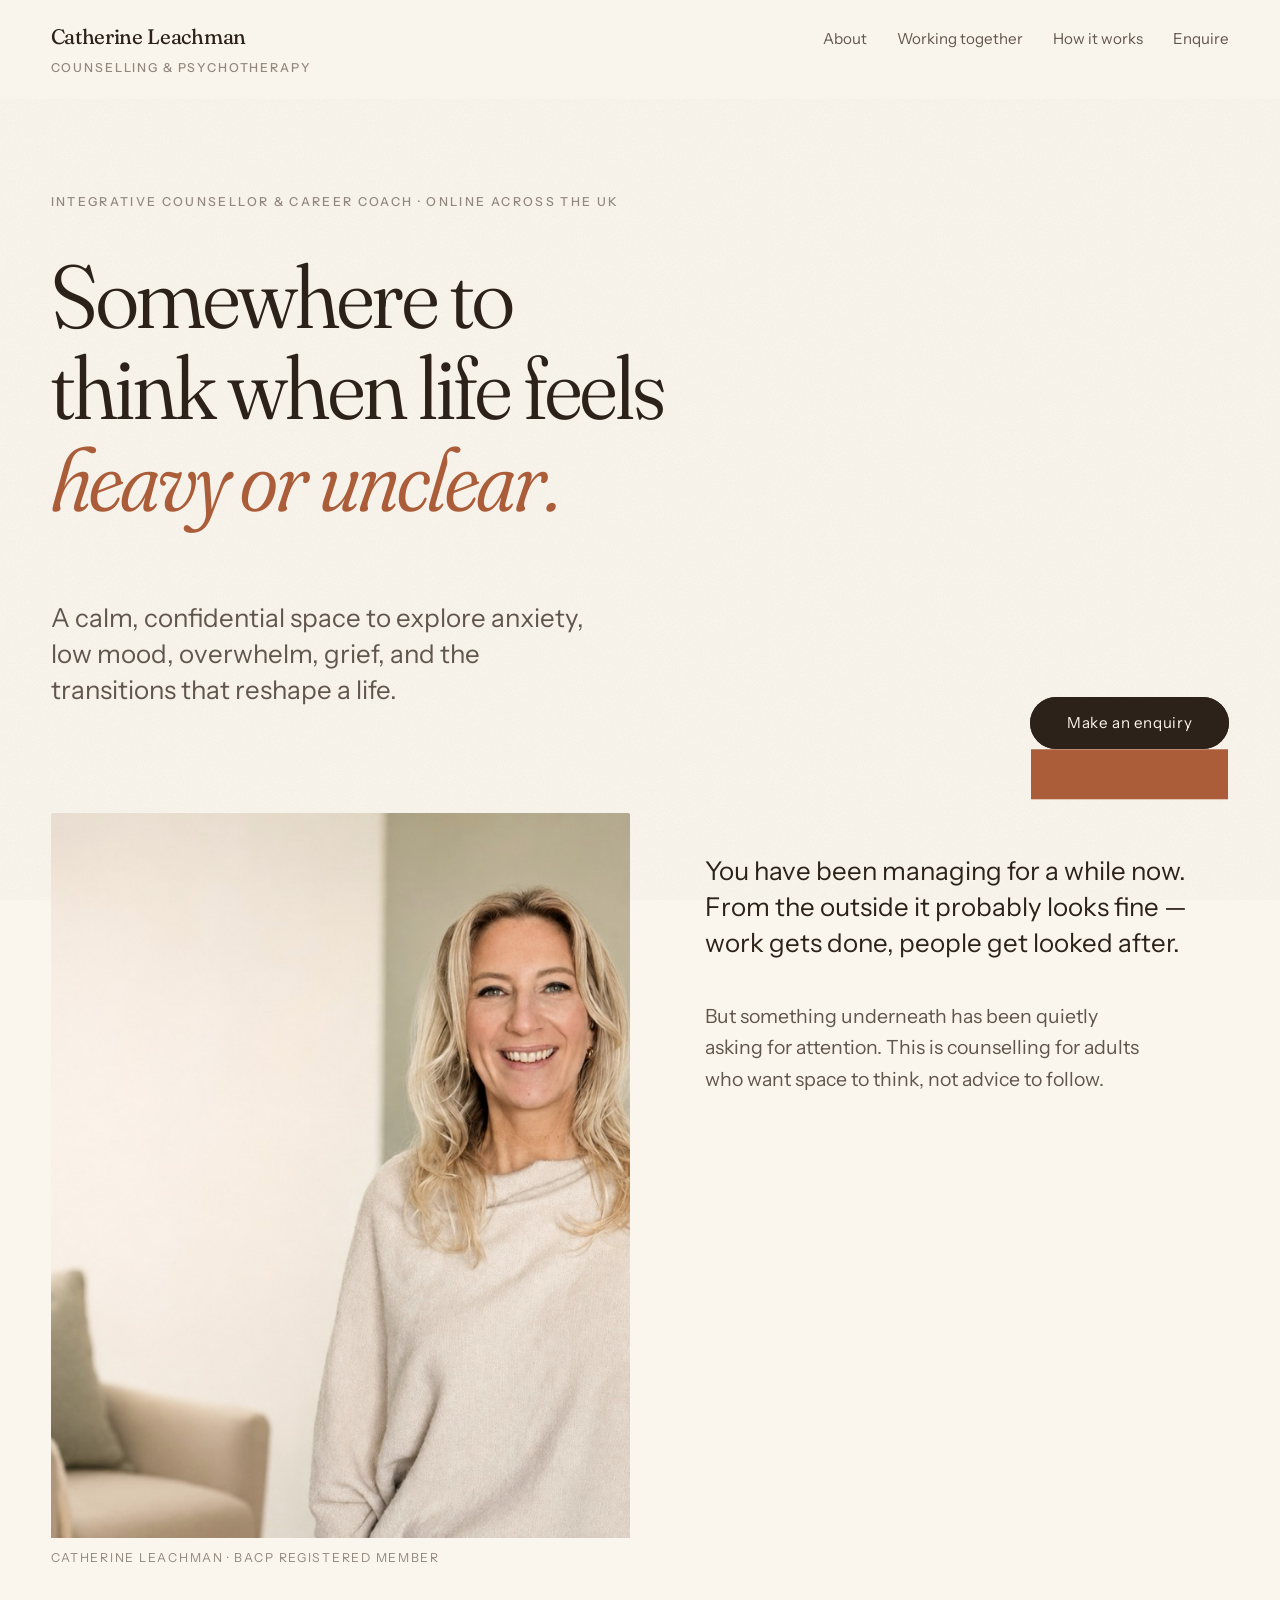
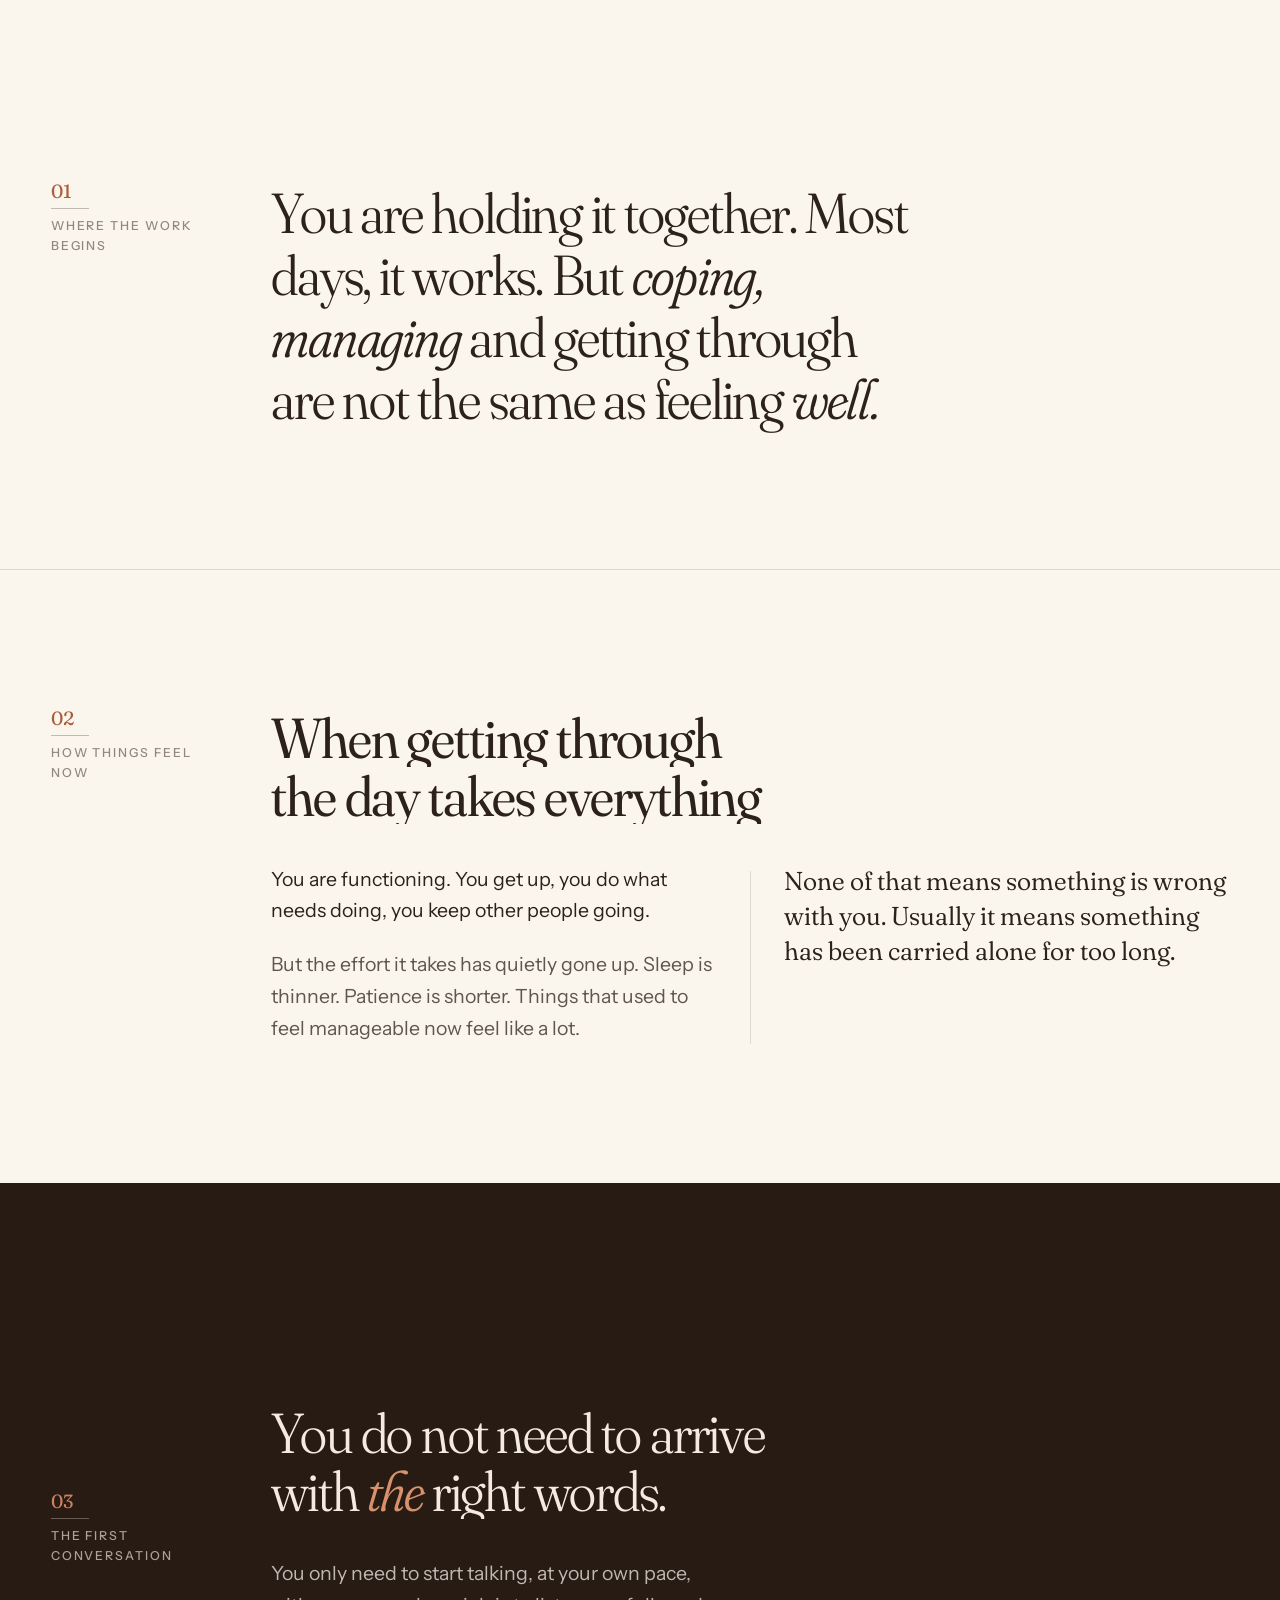
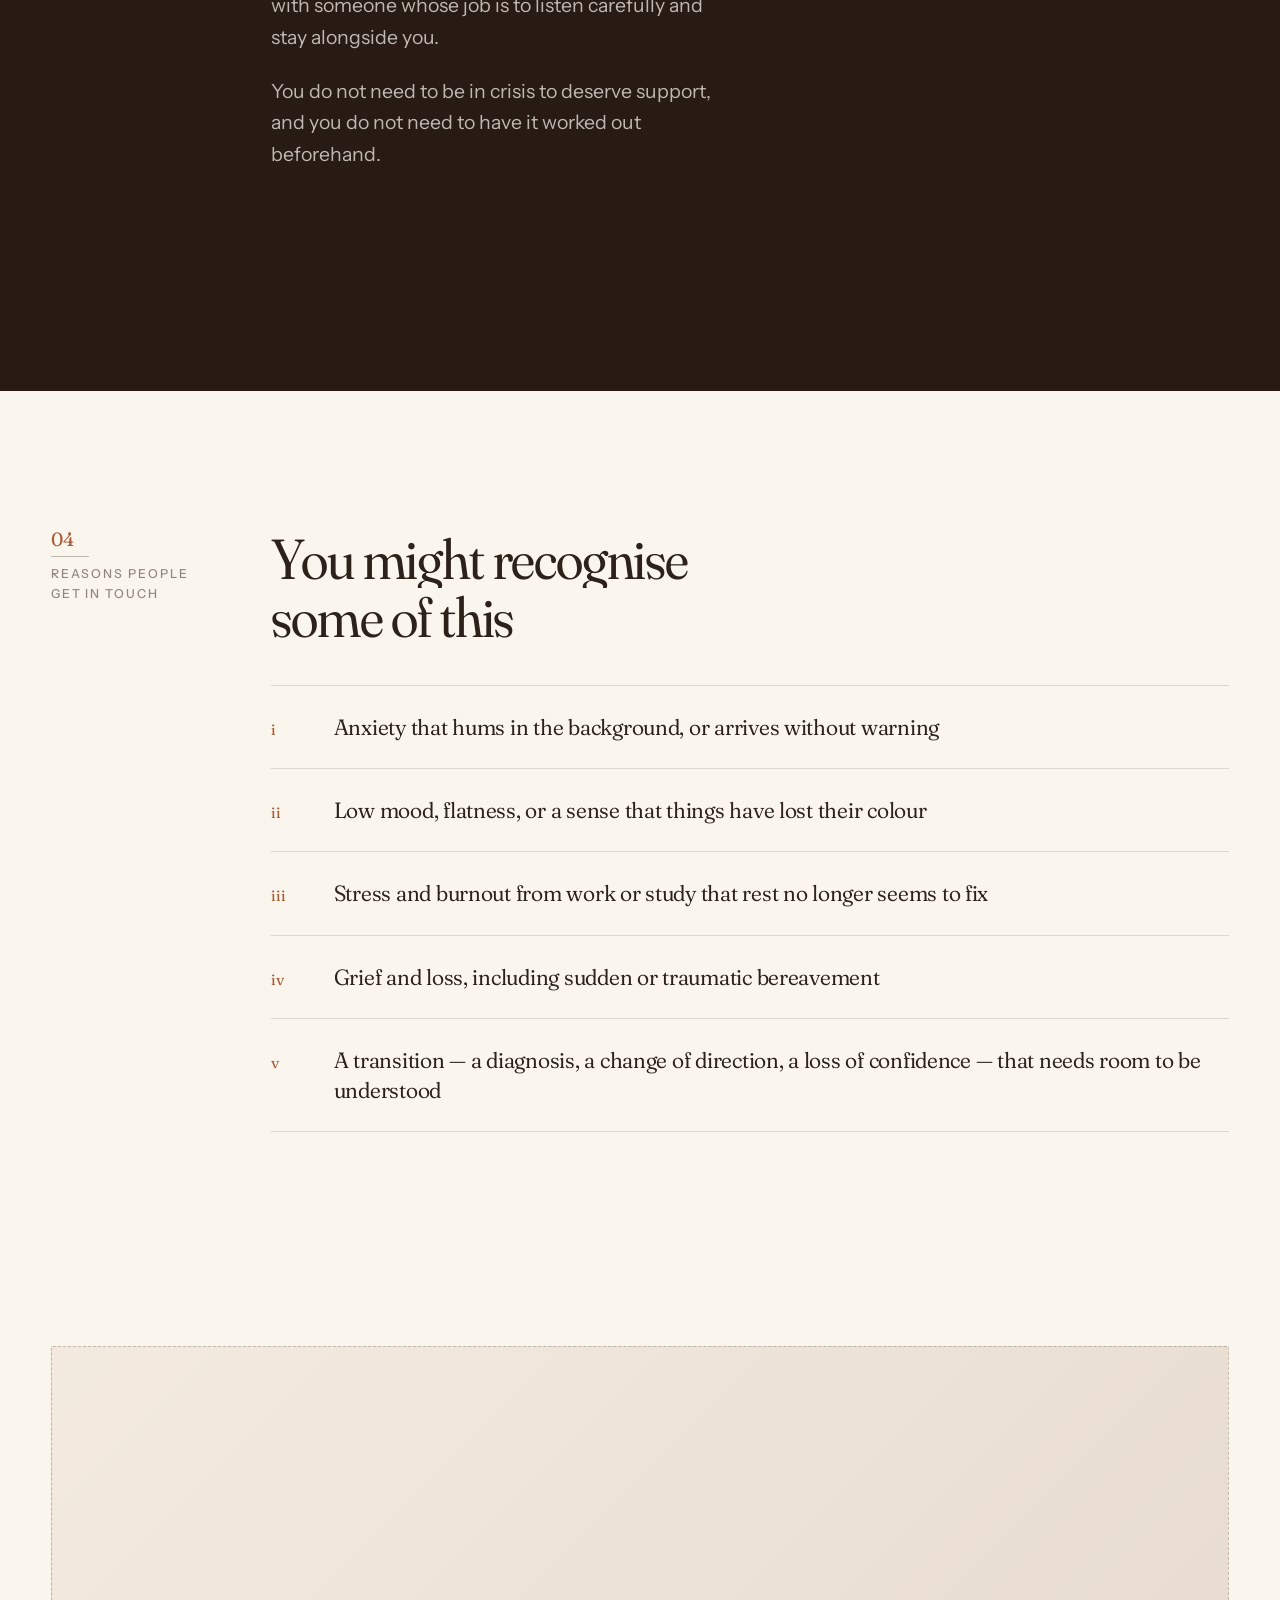
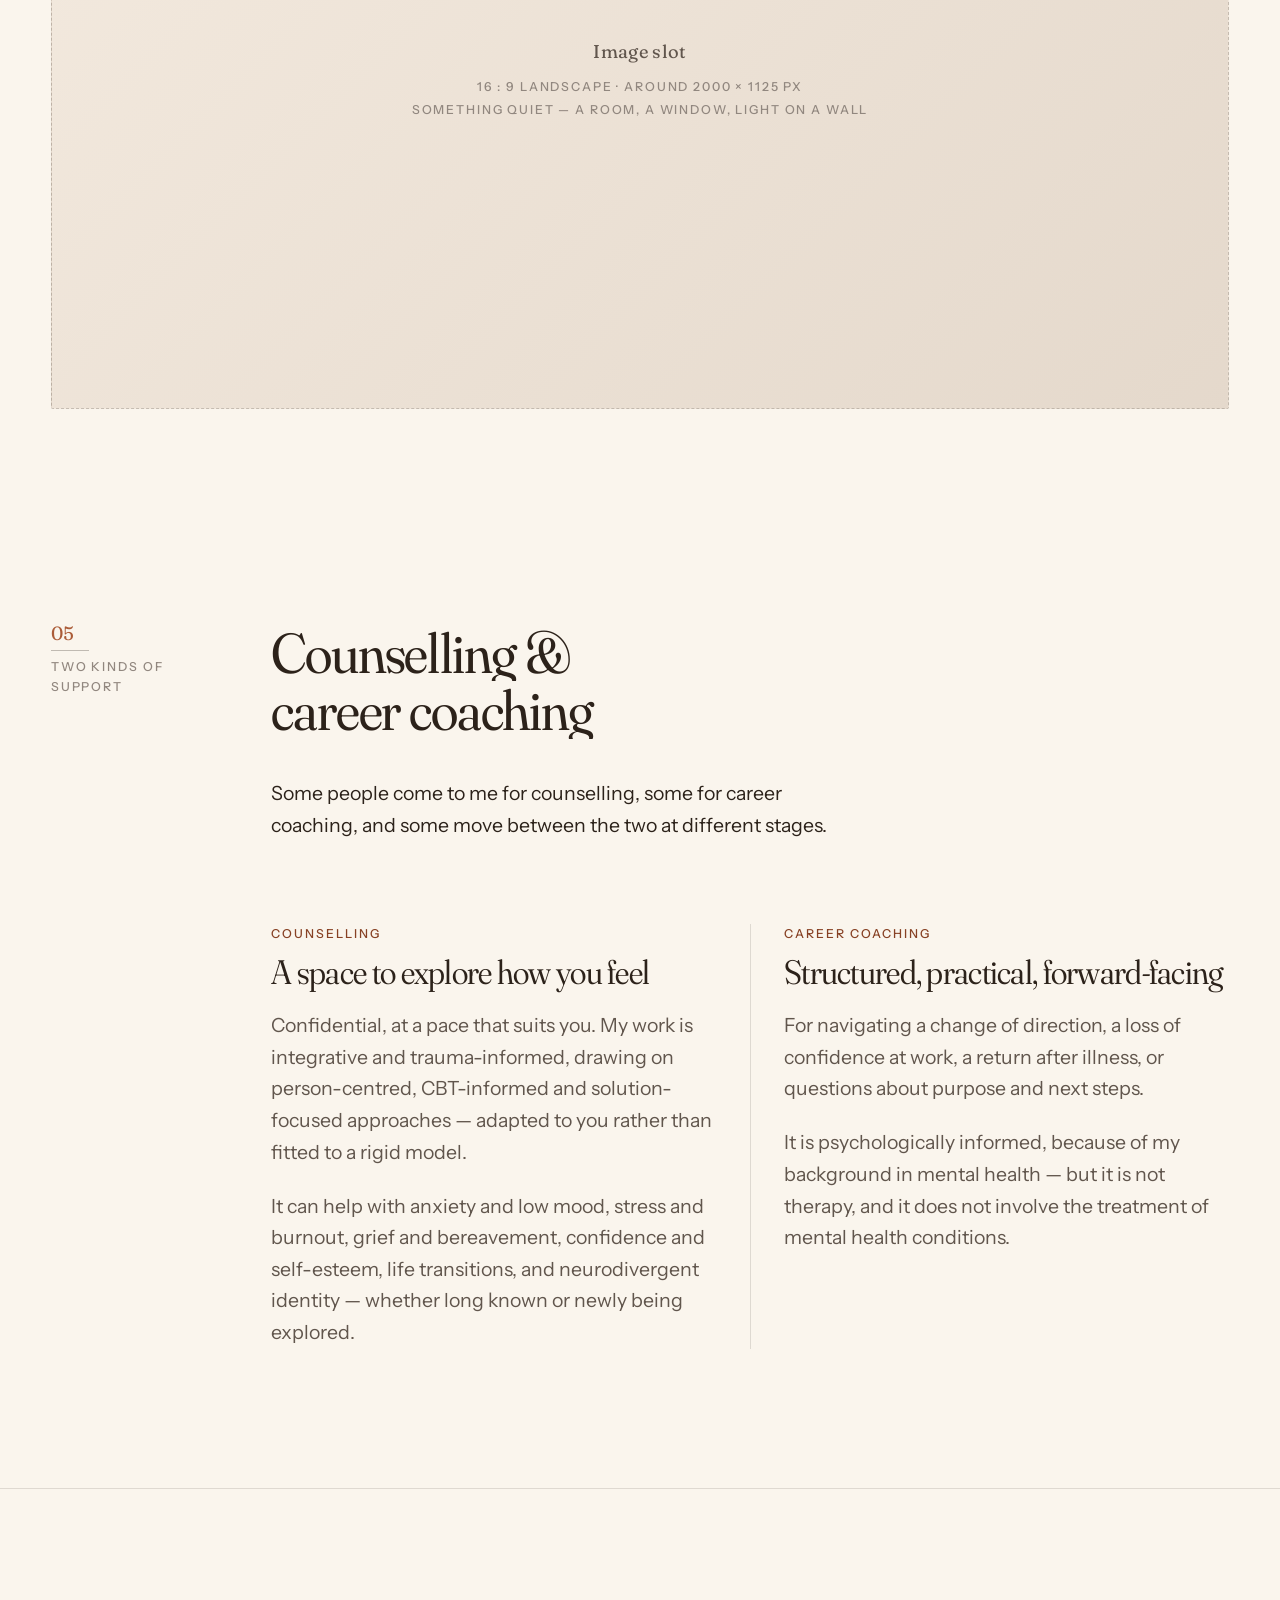
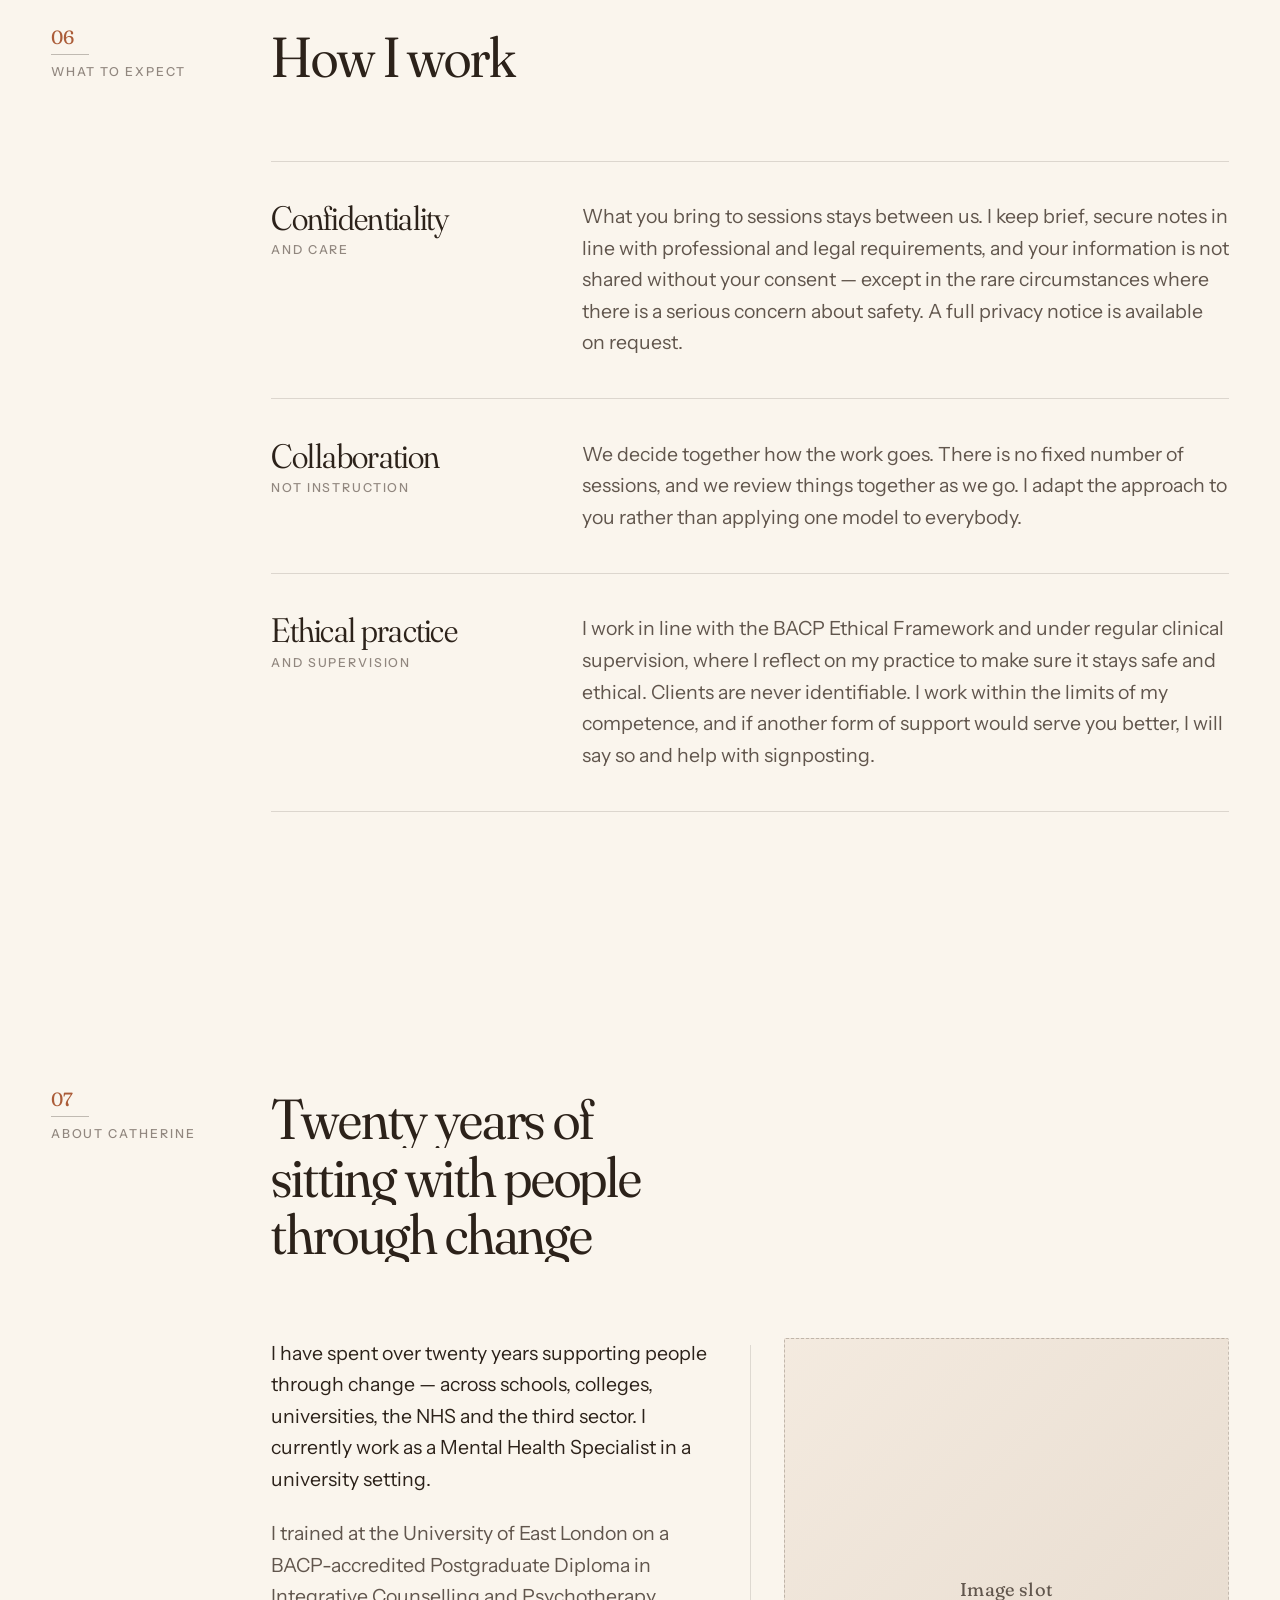
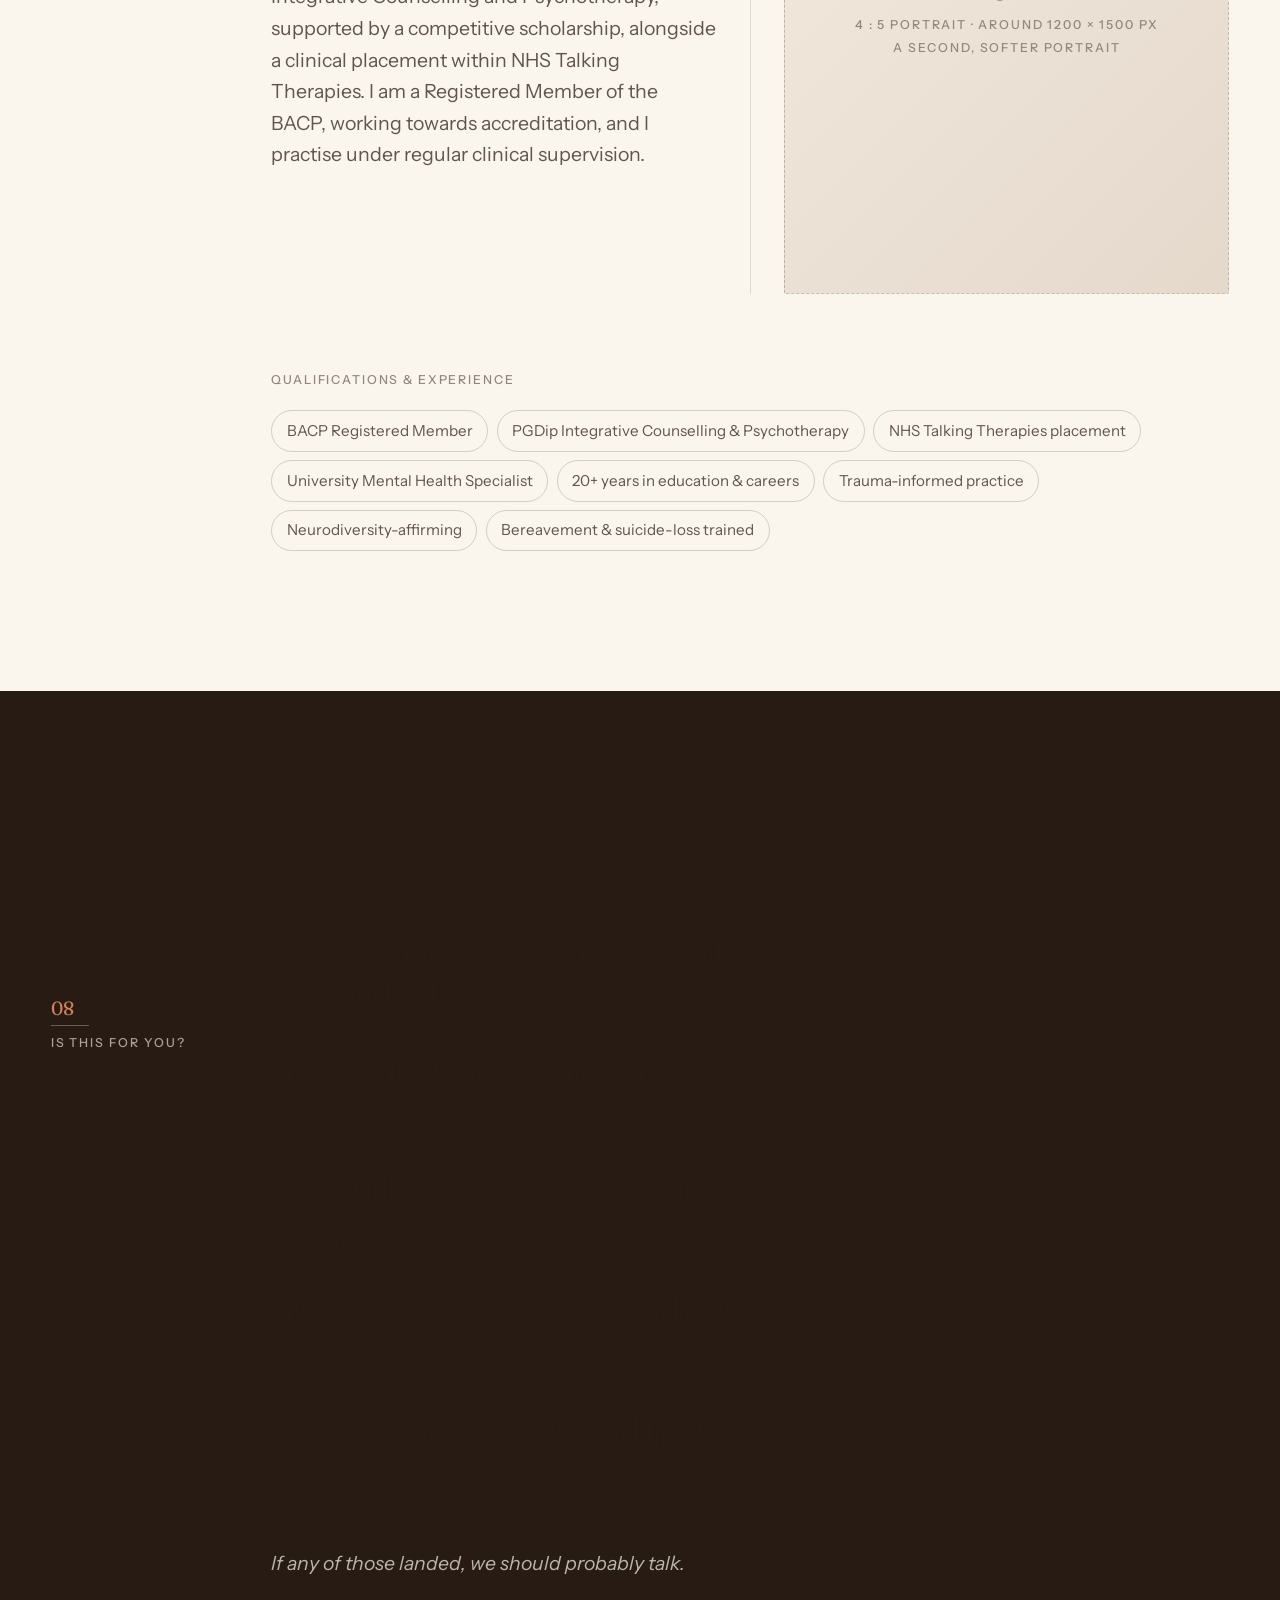
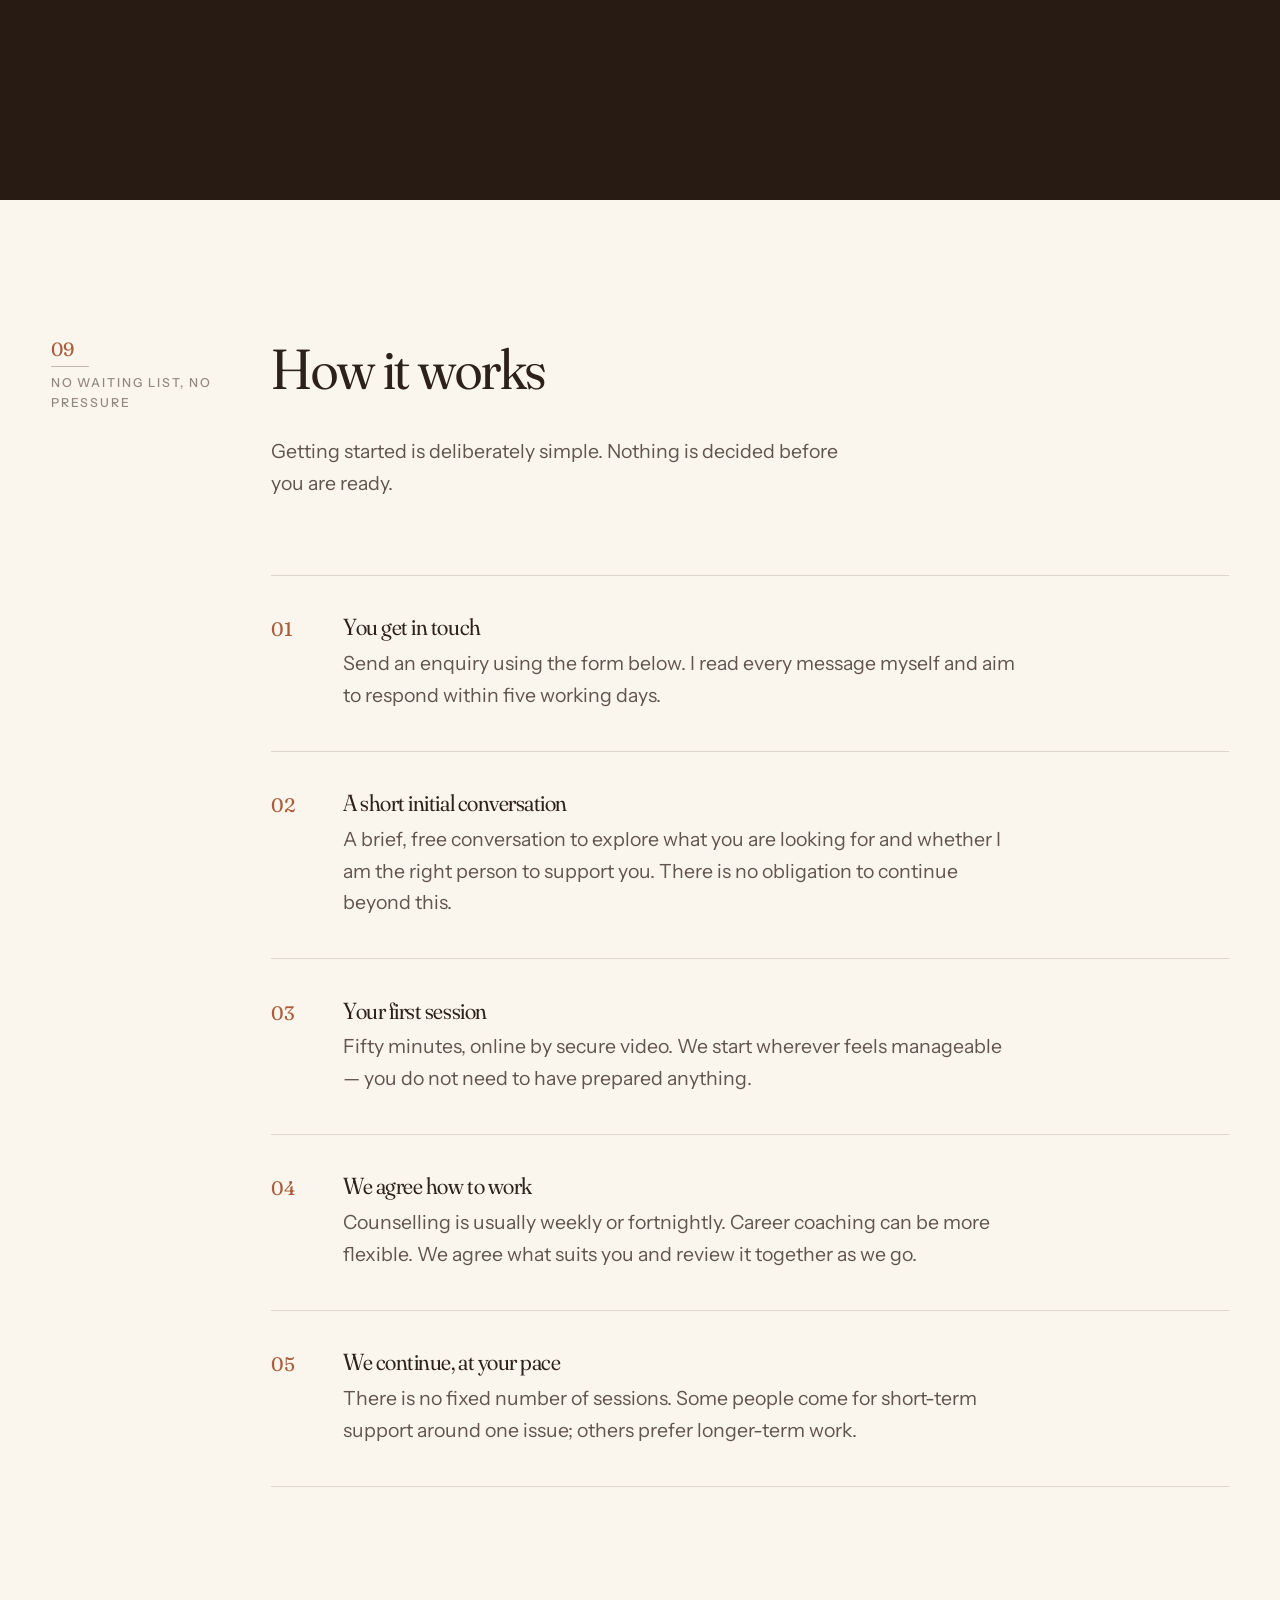
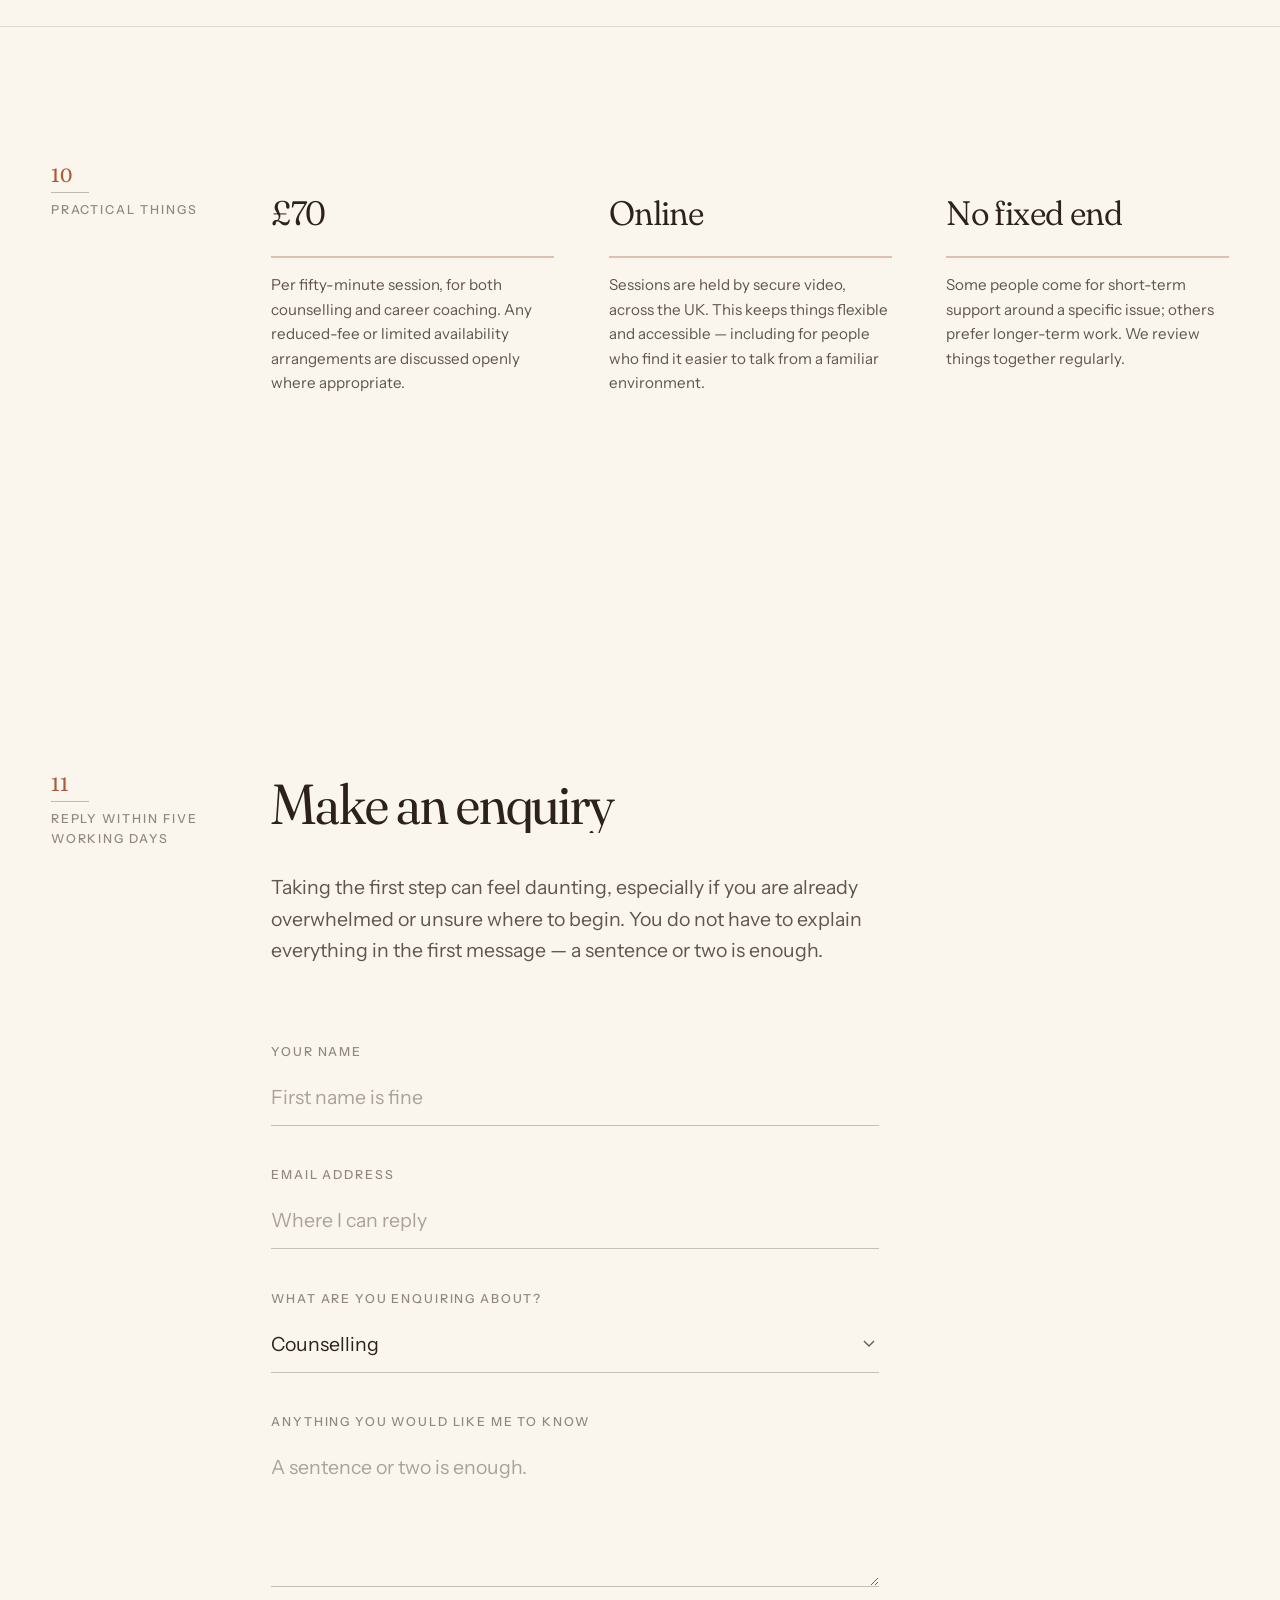
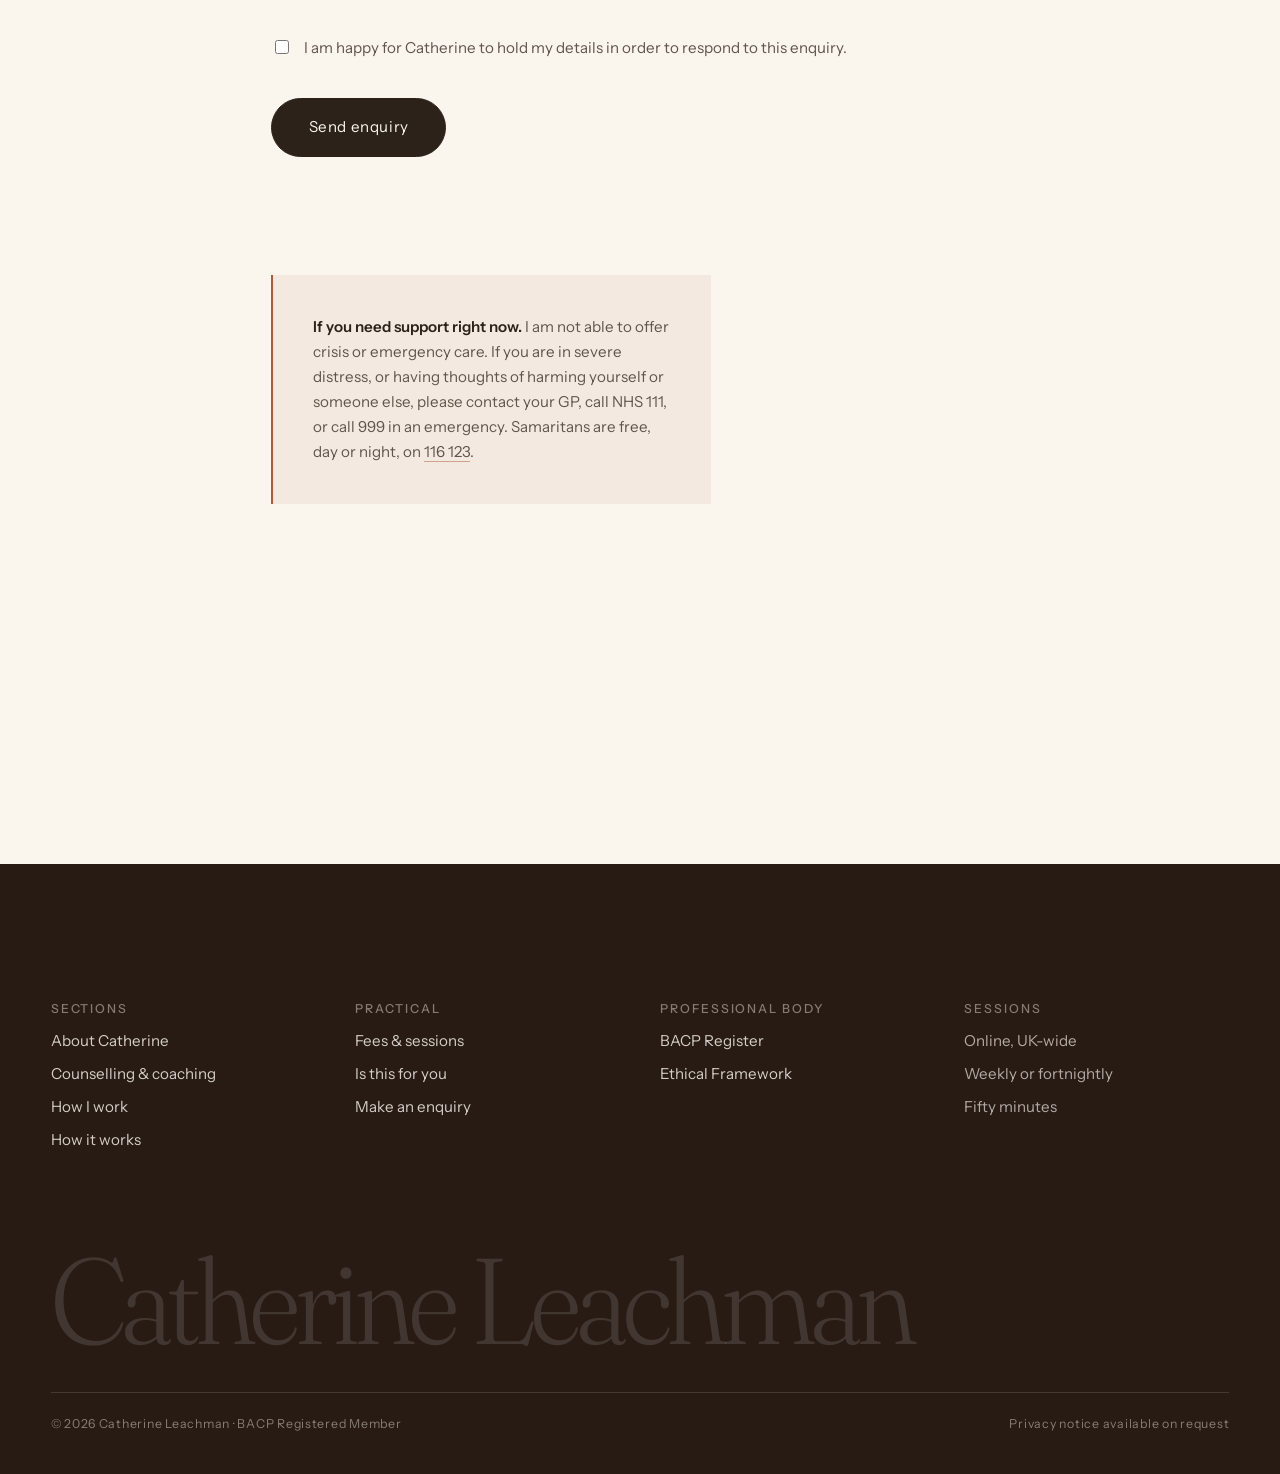
==== index.html @ 17e03acc "Add Catherine Leachman counselling site Single-file, self-contained page: warm editorial layout, scr" ====
<!DOCTYPE html>
<html lang="en-GB">
<head>
<meta charset="utf-8"/>
<meta name="viewport" content="width=device-width, initial-scale=1"/>
<title>Catherine Leachman — Counselling, Psychotherapy &amp; Career Coaching</title>
<meta name="description" content="Integrative counselling, psychotherapy and career coaching for adults. Online sessions across the UK. BACP Registered Member."/>
<meta name="theme-color" content="#F7F2EA"/>

<meta property="og:type" content="website"/>
<meta property="og:title" content="Catherine Leachman — Counselling, Psychotherapy &amp; Career Coaching"/>
<meta property="og:description" content="A calm, confidential space to explore anxiety, low mood, overwhelm, grief, and the transitions that reshape a life."/>
<!-- SET UP: once the domain is live, make this an absolute URL, e.g. https://yourdomain.com/catherine-leachman-1.jpeg -->
<meta property="og:image" content="catherine-leachman-1.jpeg"/>

<link rel="icon" href="catherine-leachman-1.jpeg"/>
<link rel="apple-touch-icon" href="catherine-leachman-1.jpeg"/>

<link rel="preconnect" href="https://fonts.googleapis.com"/>
<link rel="preconnect" href="https://fonts.gstatic.com" crossorigin/>
<!-- Two separate requests: Fraunces needs its italic tuples spelled out, and
     splitting the families avoids any ambiguity in how the params combine.
     The SOFT / WONK axes are what stop Fraunces feeling stiff; if a browser
     or the service ignores them, font-variation-settings degrades silently. -->
<link href="https://fonts.googleapis.com/css2?family=Fraunces:SOFT,WONK,ital,opsz,wght@0..100,0..1,0,9..144,300..700;0..100,0..1,1,9..144,300..700&display=swap" rel="stylesheet"/>
<link href="https://fonts.googleapis.com/css2?family=Instrument+Sans:wght@400..600&display=swap" rel="stylesheet"/>

<style>
/* ─────────────────────────────────────────────────────────────
   Catherine Leachman — warm editorial, set like a printed book.
   Single file. No frameworks, no external JS.
   ───────────────────────────────────────────────────────────── */

:root{
  /* Paper & ink — everything tinted warm, nothing pure */
  --paper:        oklch(97.2% 0.012 78);
  --paper-deep:   oklch(94.2% 0.018 72);
  --paper-edge:   oklch(89%   0.022 70);
  --ink:          oklch(26%   0.021 56);
  --ink-soft:     oklch(46%   0.020 58);
  --ink-faint:    oklch(63%   0.017 62);
  --clay:         oklch(56%   0.115 44);
  --clay-deep:    oklch(46%   0.105 42);
  --sage:         oklch(57%   0.048 148);
  --night:        oklch(23.5% 0.024 52);
  --night-soft:   oklch(72%   0.020 62);

  --rule: 1px solid oklch(from var(--ink) l c h / 0.14);

  /* Fluid type scale */
  --t-micro:  clamp(0.6875rem, 0.66rem + 0.14vw, 0.78rem);
  --t-small:  clamp(0.875rem, 0.85rem + 0.12vw, 0.95rem);
  --t-body:   clamp(1.0625rem, 1rem + 0.3vw, 1.22rem);
  --t-lead:   clamp(1.25rem, 1.12rem + 0.62vw, 1.65rem);
  --t-h3:     clamp(1.5rem, 1.28rem + 1.05vw, 2.3rem);
  --t-h2:     clamp(2.1rem, 1.6rem + 2.4vw, 4.1rem);
  --t-h1:     clamp(2.9rem, 1.9rem + 4.6vw, 7rem);
  --t-huge:   clamp(3.4rem, 1.7rem + 7.4vw, 10.5rem);

  /* Spacing rhythm — deliberately uneven */
  --s-1: clamp(0.5rem, 0.45rem + 0.25vw, 0.75rem);
  --s-2: clamp(1rem, 0.9rem + 0.5vw, 1.5rem);
  --s-3: clamp(1.75rem, 1.5rem + 1.2vw, 2.75rem);
  --s-4: clamp(3rem, 2.3rem + 3vw, 5.5rem);
  --s-5: clamp(5rem, 3.5rem + 6.5vw, 11rem);
  --s-6: clamp(7.5rem, 5rem + 11vw, 18rem);

  --gutter: clamp(1.25rem, 0.6rem + 3.2vw, 4.5rem);
  --measure: 34ch;

  --ease: cubic-bezier(0.16, 1, 0.3, 1);        /* out-expo-ish */
  --ease-soft: cubic-bezier(0.33, 1, 0.68, 1);  /* out-cubic */
}

*,*::before,*::after{ box-sizing:border-box; }

html{ -webkit-text-size-adjust:100%; }

@media (prefers-reduced-motion: no-preference){
  html{ scroll-behavior:smooth; }
}

body{
  margin:0;
  background:var(--paper);
  color:var(--ink);
  font-family:"Instrument Sans", ui-sans-serif, system-ui, sans-serif;
  font-size:var(--t-body);
  line-height:1.62;
  font-weight:400;
  -webkit-font-smoothing:antialiased;
  text-rendering:optimizeLegibility;
  overflow-x:hidden;
}

/* Faint paper grain — a single inline SVG, no image request */
body::before{
  content:"";
  position:fixed; inset:0;
  pointer-events:none; z-index:0;
  opacity:0.32;
  mix-blend-mode:multiply;
  background-image:url("data:image/svg+xml;utf8,<svg xmlns='http://www.w3.org/2000/svg' width='180' height='180'><filter id='n'><feTurbulence type='fractalNoise' baseFrequency='0.85' numOctaves='3' stitchTiles='stitch'/><feColorMatrix type='saturate' values='0'/></filter><rect width='180' height='180' filter='url(%23n)' opacity='0.35'/></svg>");
}

h1,h2,h3,h4{
  font-family:"Fraunces", Georgia, "Times New Roman", serif;
  font-variation-settings:"SOFT" 46, "WONK" 1, "opsz" 120;
  font-weight:380;
  line-height:1.02;
  letter-spacing:-0.021em;
  margin:0;
  text-wrap:balance;
}

p{ margin:0 0 1.15em; }
p:last-child{ margin-bottom:0; }

a{ color:inherit; text-decoration:none; }

::selection{ background:oklch(from var(--clay) l c h / 0.22); }

:focus-visible{
  outline:2px solid var(--clay);
  outline-offset:3px;
  border-radius:2px;
}

img{ display:block; max-width:100%; height:auto; }

/* ── Shell ──────────────────────────────────────────────── */

.wrap{
  width:min(100% - var(--gutter)*2, 84rem);
  margin-inline:auto;
  position:relative;
  z-index:1;
}

/* The editorial spine: narrow marginalia column + wide text column */
.spread{
  display:grid;
  grid-template-columns:minmax(6rem, 13vw) minmax(0,1fr);
  gap:0 clamp(1.5rem, 1rem + 3vw, 5rem);
  align-items:start;
}
@media (max-width:820px){
  .spread{ grid-template-columns:1fr; gap:var(--s-2) 0; }
}

.margin-note{
  font-size:var(--t-micro);
  letter-spacing:0.16em;
  text-transform:uppercase;
  color:var(--ink-faint);
  font-weight:500;
  position:sticky;
  top:clamp(5.5rem, 6vw, 8rem);
  display:flex;
  flex-direction:column;
  gap:0.55em;
}
.margin-note .num{
  font-family:"Fraunces", serif;
  font-variation-settings:"SOFT" 60, "WONK" 1, "opsz" 20;
  font-size:1.55em;
  letter-spacing:0;
  color:var(--clay);
  font-weight:400;
  line-height:1;
}
.margin-note .rule{
  width:2.4rem; height:1px;
  background:oklch(from var(--ink) l c h / 0.28);
}
@media (max-width:820px){
  .margin-note{
    position:static;
    flex-direction:row;
    align-items:center;
    gap:0.8em;
  }
  .margin-note .rule{ width:1.4rem; }
}

.measure{ max-width:var(--measure); }
.measure-wide{ max-width:46ch; }

section{ position:relative; z-index:1; }
.band{ padding-block:var(--s-5); }
.band-tight{ padding-block:var(--s-4); }
.band-tall{ padding-block:var(--s-6); }

.hr{
  border:0; height:1px;
  background:oklch(from var(--ink) l c h / 0.13);
  margin:0;
}

/* ── Header ─────────────────────────────────────────────── */

.masthead{
  position:fixed;
  inset:0 0 auto 0;
  z-index:60;
  padding-block:clamp(0.85rem, 0.6rem + 0.8vw, 1.4rem);
  background:oklch(from var(--paper) l c h / 0.72);
  backdrop-filter:blur(14px) saturate(1.1);
  -webkit-backdrop-filter:blur(14px) saturate(1.1);
  border-bottom:1px solid transparent;
  transition:border-color 0.5s var(--ease-soft), background 0.5s var(--ease-soft);
}
.masthead[data-scrolled="true"]{
  border-bottom-color:oklch(from var(--ink) l c h / 0.11);
}
.masthead .wrap{
  display:flex;
  align-items:baseline;
  justify-content:space-between;
  gap:var(--s-2);
}
.wordmark{
  font-family:"Fraunces", serif;
  font-variation-settings:"SOFT" 50, "WONK" 1, "opsz" 40;
  font-size:clamp(1.05rem, 0.95rem + 0.45vw, 1.4rem);
  font-weight:420;
  letter-spacing:-0.015em;
  white-space:nowrap;
}
.wordmark .sub{
  display:block;
  font-family:"Instrument Sans", sans-serif;
  font-size:var(--t-micro);
  letter-spacing:0.15em;
  text-transform:uppercase;
  color:var(--ink-faint);
  font-weight:500;
  margin-top:0.35em;
}
.nav{
  display:flex;
  align-items:baseline;
  gap:clamp(1rem, 0.6rem + 1.6vw, 2.4rem);
  font-size:var(--t-small);
}
.nav a{
  position:relative;
  padding-block:0.2em;
  color:var(--ink-soft);
  transition:color 0.4s var(--ease-soft);
}
.nav a::after{
  content:"";
  position:absolute;
  left:0; right:0; bottom:0;
  height:1px;
  background:var(--clay);
  transform:scaleX(0);
  transform-origin:left;
  transition:transform 0.5s var(--ease);
}
.nav a:hover{ color:var(--ink); }
.nav a:hover::after{ transform:scaleX(1); }
@media (max-width:700px){
  .nav a[data-optional]{ display:none; }
}

/* Hairline scroll progress */
.progress{
  position:fixed; top:0; left:0;
  height:2px; width:100%;
  transform:scaleX(0); transform-origin:left;
  background:linear-gradient(90deg, var(--clay), var(--sage));
  z-index:70;
  opacity:0.75;
}

/* ── Hero ───────────────────────────────────────────────── */

.hero{
  padding-top:clamp(7rem, 5rem + 9vw, 12rem);
  padding-bottom:var(--s-4);
}
.hero-kicker{
  font-size:var(--t-micro);
  letter-spacing:0.19em;
  text-transform:uppercase;
  color:var(--ink-faint);
  font-weight:500;
  margin-bottom:var(--s-3);
}
.hero h1{
  font-size:var(--t-h1);
  font-variation-settings:"SOFT" 52, "WONK" 1, "opsz" 144;
  font-weight:340;
  max-width:15ch;
}
.hero h1 em{
  font-style:italic;
  font-variation-settings:"SOFT" 70, "WONK" 1, "opsz" 144;
  color:var(--clay);
}
.hero-foot{
  margin-top:var(--s-4);
  display:grid;
  grid-template-columns:minmax(0,1fr) auto;
  gap:var(--s-3);
  align-items:end;
}
@media (max-width:700px){
  .hero-foot{ grid-template-columns:1fr; align-items:start; }
}
.hero-lede{
  font-size:var(--t-lead);
  line-height:1.4;
  color:var(--ink-soft);
  max-width:32ch;
  font-weight:400;
}

/* Portrait — sticky, held while the words move past it */
.portrait-rail{
  margin-top:var(--s-4);
  display:grid;
  grid-template-columns:minmax(0,1.05fr) minmax(0,0.95fr);
  gap:var(--s-4);
  align-items:start;
}
@media (max-width:900px){
  .portrait-rail{ grid-template-columns:1fr; }
}
.portrait{
  position:sticky;
  top:clamp(5.5rem, 6vw, 8rem);
  overflow:hidden;
  border-radius:2px;
}
.portrait img{
  width:100%;
  aspect-ratio:4/5;
  object-fit:cover;
  filter:saturate(0.94) contrast(1.02);
}
.portrait figcaption{
  margin-top:var(--s-1);
  font-size:var(--t-micro);
  letter-spacing:0.14em;
  text-transform:uppercase;
  color:var(--ink-faint);
}
@media (max-width:900px){ .portrait{ position:static; } }

/* ── Big scrubbed statement ─────────────────────────────── */

.statement{
  font-family:"Fraunces", serif;
  font-variation-settings:"SOFT" 44, "WONK" 1, "opsz" 144;
  font-size:var(--t-h2);
  font-weight:330;
  line-height:1.1;
  letter-spacing:-0.022em;
  max-width:20ch;
}
.statement .w{
  color:oklch(from var(--ink) l c h / 0.17);
  transition:color 0.05s linear;
  will-change:color;
}
.statement .w[data-key="true"]{
  font-style:italic;
  font-variation-settings:"SOFT" 76, "WONK" 1, "opsz" 144;
}

/* ── Quiet held moment ──────────────────────────────────── */

.held{
  background:var(--night);
  color:var(--paper-deep);
  padding-block:var(--s-6);
  overflow:hidden;
}
.held .margin-note{ color:var(--night-soft); }
.held .margin-note .rule{ background:oklch(from var(--paper) l c h / 0.3); }
.held .margin-note .num{ color:oklch(68% 0.11 46); }
.held h2{
  font-size:var(--t-h2);
  font-weight:320;
  font-variation-settings:"SOFT" 58, "WONK" 1, "opsz" 144;
  max-width:19ch;
}
.held h2 em{
  font-style:italic;
  color:oklch(72% 0.10 48);
  font-variation-settings:"SOFT" 80, "WONK" 1, "opsz" 144;
}
.held p{ color:oklch(from var(--paper) l c h / 0.72); }

/* ── Lists that aren't cards ────────────────────────────── */

.reasons{
  list-style:none;
  margin:0; padding:0;
  border-top:var(--rule);
}
.reasons li{
  border-bottom:var(--rule);
  padding-block:clamp(1.1rem, 0.9rem + 0.9vw, 1.9rem);
  display:grid;
  grid-template-columns:2.6rem minmax(0,1fr);
  gap:var(--s-2);
  align-items:baseline;
  transition:background 0.5s var(--ease-soft);
}
.reasons li:hover{ background:oklch(from var(--clay) l c h / 0.045); }
.reasons .idx{
  font-family:"Fraunces", serif;
  font-variation-settings:"SOFT" 60, "WONK" 1, "opsz" 20;
  font-size:var(--t-small);
  color:var(--clay);
}
.reasons .txt{
  font-size:clamp(1.05rem, 0.98rem + 0.5vw, 1.45rem);
  line-height:1.36;
  font-family:"Fraunces", serif;
  font-variation-settings:"SOFT" 50, "WONK" 0, "opsz" 60;
  font-weight:360;
  letter-spacing:-0.012em;
}

/* ── Two-up comparison, no cards ────────────────────────── */

.twoup{
  display:grid;
  grid-template-columns:repeat(auto-fit, minmax(min(100%, 21rem), 1fr));
  gap:var(--s-4) clamp(2rem, 1rem + 4vw, 6rem);
}
.twoup > div{ position:relative; }
.twoup > div + div::before{
  content:"";
  position:absolute;
  left:calc(clamp(2rem, 1rem + 4vw, 6rem) / -2);
  top:0.4em; bottom:0;
  width:1px;
  background:oklch(from var(--ink) l c h / 0.13);
}
@media (max-width:56rem){ .twoup > div + div::before{ display:none; } }
.twoup h3{
  font-size:var(--t-h3);
  font-weight:360;
  margin-bottom:var(--s-2);
}
.tag{
  display:inline-block;
  font-size:var(--t-micro);
  letter-spacing:0.16em;
  text-transform:uppercase;
  color:var(--clay-deep);
  font-weight:500;
  margin-bottom:var(--s-1);
}

/* ── Definition-style blocks (how I work) ───────────────── */

.principles{ border-top:var(--rule); }
.principle{
  border-bottom:var(--rule);
  padding-block:var(--s-3);
  display:grid;
  grid-template-columns:minmax(0,0.42fr) minmax(0,1fr);
  gap:var(--s-2) var(--s-3);
}
@media (max-width:760px){ .principle{ grid-template-columns:1fr; } }
.principle h3{
  font-size:var(--t-h3);
  font-weight:350;
}
.principle h3 span{
  display:block;
  font-family:"Instrument Sans", sans-serif;
  font-size:var(--t-micro);
  letter-spacing:0.15em;
  text-transform:uppercase;
  color:var(--ink-faint);
  font-weight:500;
  margin-top:0.7em;
}
.principle p{ color:var(--ink-soft); }

/* ── Credentials ────────────────────────────────────────── */

.creds{
  list-style:none; margin:0; padding:0;
  display:flex; flex-wrap:wrap;
  gap:0.5rem 0.55rem;
}
.creds li{
  font-size:var(--t-small);
  padding:0.5em 0.95em;
  border:1px solid oklch(from var(--ink) l c h / 0.18);
  border-radius:100px;
  color:var(--ink-soft);
  transition:border-color 0.4s var(--ease-soft), color 0.4s var(--ease-soft);
}
.creds li:hover{ border-color:var(--clay); color:var(--ink); }

/* ── Steps ──────────────────────────────────────────────── */

.steps{
  list-style:none; margin:0; padding:0;
  counter-reset:step;
}
.steps li{
  counter-increment:step;
  display:grid;
  grid-template-columns:3.2rem minmax(0,1fr);
  gap:var(--s-2);
  padding-block:var(--s-3);
  border-bottom:var(--rule);
}
.steps li:first-child{ border-top:var(--rule); }
.steps li::before{
  content:counter(step, decimal-leading-zero);
  font-family:"Fraunces", serif;
  font-variation-settings:"SOFT" 60, "WONK" 1, "opsz" 30;
  font-size:var(--t-body);
  color:var(--clay);
  line-height:1.5;
}
.steps h3{
  font-size:clamp(1.15rem, 1.05rem + 0.5vw, 1.5rem);
  font-weight:380;
  margin-bottom:0.4em;
}
.steps p{ color:var(--ink-soft); max-width:52ch; }

/* ── Practical facts ────────────────────────────────────── */

.facts{
  display:grid;
  grid-template-columns:repeat(auto-fit, minmax(min(100%, 16rem), 1fr));
  gap:var(--s-3) clamp(1.5rem, 1rem + 3vw, 4rem);
}
.facts dt{
  font-family:"Fraunces", serif;
  font-variation-settings:"SOFT" 55, "WONK" 1, "opsz" 60;
  font-size:var(--t-h3);
  font-weight:350;
  letter-spacing:-0.018em;
  margin-bottom:0.45em;
  padding-bottom:0.45em;
  border-bottom:2px solid oklch(from var(--clay) l c h / 0.35);
}
.facts dd{
  margin:0;
  color:var(--ink-soft);
  font-size:var(--t-small);
  line-height:1.62;
}

/* ── Image slots (awaiting real photography) ────────────── */

.slot{
  position:relative;
  background:
    linear-gradient(135deg,
      oklch(from var(--paper-deep) l c h / 1) 0%,
      oklch(from var(--paper-edge) l c h / 1) 100%);
  border:1px dashed oklch(from var(--ink) l c h / 0.22);
  border-radius:2px;
  display:grid;
  place-items:center;
  text-align:center;
  padding:var(--s-2);
}
.slot[data-ratio="3-2"]{ aspect-ratio:3/2; }
.slot[data-ratio="4-5"]{ aspect-ratio:4/5; }
.slot[data-ratio="16-9"]{ aspect-ratio:16/9; }
.slot .label{
  font-size:var(--t-micro);
  letter-spacing:0.15em;
  text-transform:uppercase;
  color:var(--ink-faint);
  font-weight:500;
  line-height:1.9;
}
.slot .label b{
  display:block;
  font-family:"Fraunces", serif;
  font-variation-settings:"SOFT" 60, "WONK" 1, "opsz" 30;
  font-size:1.5em;
  letter-spacing:0.02em;
  text-transform:none;
  color:var(--ink-soft);
  font-weight:400;
  margin-bottom:0.3em;
}

/* ── Questions ──────────────────────────────────────────── */

.questions{
  list-style:none; margin:0; padding:0;
}
.questions li{
  font-family:"Fraunces", serif;
  font-variation-settings:"SOFT" 52, "WONK" 1, "opsz" 90;
  font-size:clamp(1.35rem, 1.05rem + 1.5vw, 2.6rem);
  font-weight:330;
  line-height:1.24;
  letter-spacing:-0.02em;
  padding-block:0.42em;
  color:oklch(from var(--ink) l c h / 0.28);
  transition:color 0.7s var(--ease-soft);
  max-width:22ch;
}
.questions li[data-lit="true"]{ color:var(--ink); }

/* ── Enquiry ────────────────────────────────────────────── */

.form-grid{ max-width:38rem; }
.field{ margin-bottom:var(--s-3); }
.field label{
  display:block;
  font-size:var(--t-micro);
  letter-spacing:0.15em;
  text-transform:uppercase;
  color:var(--ink-faint);
  font-weight:500;
  margin-bottom:0.65em;
}
.field input,
.field textarea,
.field select{
  width:100%;
  font:inherit;
  font-size:var(--t-body);
  color:var(--ink);
  background:transparent;
  border:0;
  border-bottom:1px solid oklch(from var(--ink) l c h / 0.25);
  border-radius:0;
  padding:0.6em 0;
  appearance:none;
  transition:border-color 0.45s var(--ease-soft);
}
.field textarea{ min-height:7.5em; resize:vertical; line-height:1.55; }
.field select{
  background-image:url("data:image/svg+xml;utf8,<svg xmlns='http://www.w3.org/2000/svg' width='12' height='8'><path d='M1 1l5 5 5-5' fill='none' stroke='%236b5a4e' stroke-width='1.4'/></svg>");
  background-repeat:no-repeat;
  background-position:right 0.2em center;
}
.field input:focus,
.field textarea:focus,
.field select:focus{
  outline:none;
  border-bottom-color:var(--clay);
}
.field ::placeholder{ color:var(--ink-faint); opacity:0.75; }

.consent{
  display:flex; gap:0.8em; align-items:flex-start;
  margin-bottom:var(--s-3);
  font-size:var(--t-small);
  color:var(--ink-soft);
  line-height:1.55;
  cursor:pointer;
}
.consent input{
  width:1.05em; height:1.05em;
  margin-top:0.32em;
  flex:0 0 auto;
  accent-color:var(--clay);
}

.btn{
  font:inherit;
  font-size:var(--t-small);
  letter-spacing:0.04em;
  cursor:pointer;
  background:var(--ink);
  color:var(--paper);
  border:1px solid var(--ink);
  border-radius:100px;
  padding:1.05em 2.4em;
  position:relative;
  overflow:hidden;
  transition:color 0.5s var(--ease), border-color 0.5s var(--ease);
}
.btn span{ position:relative; z-index:1; }
.btn::before{
  content:"";
  position:absolute; inset:0;
  background:var(--clay);
  transform:translateY(101%);
  transition:transform 0.55s var(--ease);
}
.btn:hover{ border-color:var(--clay); }
.btn:hover::before{ transform:translateY(0); }

.btn-ghost{
  background:transparent;
  color:var(--ink);
  border-color:oklch(from var(--ink) l c h / 0.3);
}
.btn-ghost::before{ background:var(--ink); }
.btn-ghost:hover{ color:var(--paper); border-color:var(--ink); }

.status{
  margin-top:var(--s-2);
  font-size:var(--t-small);
  color:var(--clay-deep);
  min-height:1.5em;
  opacity:0;
  transform:translateY(4px);
  transition:opacity 0.45s var(--ease-soft), transform 0.45s var(--ease-soft);
}
.status[data-shown="true"]{ opacity:1; transform:none; }

.safety{
  margin-top:var(--s-4);
  padding:var(--s-3);
  background:oklch(from var(--clay) l c h / 0.07);
  border-left:2px solid var(--clay);
  font-size:var(--t-small);
  line-height:1.65;
  color:var(--ink-soft);
  max-width:44ch;
}
.safety strong{ color:var(--ink); font-weight:600; }
.safety a{ border-bottom:1px solid oklch(from var(--clay) l c h / 0.5); }

/* ── Footer ─────────────────────────────────────────────── */

.footer{
  background:var(--night);
  color:oklch(from var(--paper) l c h / 0.66);
  padding-block:var(--s-5) var(--s-3);
  font-size:var(--t-small);
  margin-top:var(--s-5);
}
.footer a{ color:oklch(from var(--paper) l c h / 0.82); }
.footer a:hover{ color:oklch(72% 0.10 48); }
.footer-cols{
  display:grid;
  grid-template-columns:repeat(auto-fit, minmax(min(100%, 12rem), 1fr));
  gap:var(--s-3) var(--s-3);
  padding-bottom:var(--s-4);
}
.footer h4{
  font-family:"Instrument Sans", sans-serif;
  font-size:var(--t-micro);
  letter-spacing:0.16em;
  text-transform:uppercase;
  color:oklch(from var(--paper) l c h / 0.45);
  font-weight:500;
  margin-bottom:1.1em;
}
.footer ul{ list-style:none; margin:0; padding:0; display:grid; gap:0.55em; }
.footer-mark{
  font-family:"Fraunces", serif;
  font-variation-settings:"SOFT" 50, "WONK" 1, "opsz" 144;
  font-size:var(--t-huge);
  font-weight:300;
  line-height:0.86;
  letter-spacing:-0.035em;
  color:oklch(from var(--paper) l c h / 0.13);
  padding-block:var(--s-2) var(--s-3);
  white-space:nowrap;
  overflow:hidden;
}
.footer-base{
  display:flex; flex-wrap:wrap;
  justify-content:space-between; gap:var(--s-2);
  padding-top:var(--s-2);
  border-top:1px solid oklch(from var(--paper) l c h / 0.14);
  font-size:var(--t-micro);
  letter-spacing:0.06em;
  color:oklch(from var(--paper) l c h / 0.45);
}

/* ─────────────────────────────────────────────────────────
   MOTION
   ───────────────────────────────────────────────────────── */

/* Line-masked reveal (JS wraps each measured line) */
.line-mask{ overflow:hidden; display:block; }
.line-inner{
  display:block;
  transform:translateY(105%);
  opacity:0;
  transition:
    transform 1.05s var(--ease),
    opacity 0.85s var(--ease-soft);
}
.is-in .line-inner{ transform:translateY(0); opacity:1; }

/* Generic fade-up */
[data-rise]{
  opacity:0;
  transform:translateY(1.6rem);
  transition:
    opacity 0.95s var(--ease-soft),
    transform 1.05s var(--ease);
}
[data-rise].is-in{ opacity:1; transform:none; }

/* Image: blur to sharp */
[data-unblur]{
  clip-path:inset(0 0 100% 0);
  filter:blur(14px);
  transform:scale(1.04);
  transition:
    clip-path 1.3s var(--ease),
    filter 1.3s var(--ease-soft),
    transform 1.5s var(--ease);
}
[data-unblur].is-in{
  clip-path:inset(0 0 0 0);
  filter:blur(0);
  transform:scale(1);
}

/* Hero load orchestration */
.hero [data-load]{
  opacity:0;
  transform:translateY(2.2rem);
  filter:blur(8px);
}
.fonts-ready .hero [data-load]{
  animation:enter 1.25s var(--ease) forwards;
  animation-delay:calc(var(--i, 0) * 105ms + 120ms);
}
@keyframes enter{
  to{ opacity:1; transform:none; filter:blur(0); }
}

@media (prefers-reduced-motion: reduce){
  *,*::before,*::after{
    animation-duration:0.01ms !important;
    animation-iteration-count:1 !important;
    transition-duration:0.01ms !important;
    scroll-behavior:auto !important;
  }
  .line-inner,[data-rise],.hero [data-load]{ opacity:1 !important; transform:none !important; filter:none !important; }
  [data-unblur]{ clip-path:none !important; filter:none !important; transform:none !important; }
  .statement .w{ color:var(--ink) !important; }
  .questions li{ color:var(--ink) !important; }
  .progress{ display:none; }
}
</style>
</head>

<body>

<div class="progress" id="progress" aria-hidden="true"></div>

<header class="masthead" id="masthead">
  <div class="wrap">
    <a class="wordmark" href="#top">
      Catherine Leachman
      <span class="sub">Counselling &amp; Psychotherapy</span>
    </a>
    <nav class="nav" aria-label="Primary">
      <a href="#about">About</a>
      <a href="#working" data-optional>Working together</a>
      <a href="#process" data-optional>How it works</a>
      <a href="#enquiry">Enquire</a>
    </nav>
  </div>
</header>

<main id="top">

  <!-- ── Hero ─────────────────────────────────────────── -->
  <section class="hero">
    <div class="wrap">
      <p class="hero-kicker" data-load style="--i:0">
        Integrative counsellor &amp; career coach · Online across the UK
      </p>
      <h1 data-load style="--i:1">
        Somewhere to think when life feels <em>heavy or unclear.</em>
      </h1>
      <div class="hero-foot">
        <p class="hero-lede" data-load style="--i:2">
          A calm, confidential space to explore anxiety, low mood, overwhelm,
          grief, and the transitions that reshape a life.
        </p>
        <div data-load style="--i:3">
          <a class="btn" href="#enquiry"><span>Make an enquiry</span></a>
        </div>
      </div>

      <div class="portrait-rail">
        <figure class="portrait" data-load style="--i:4; margin:0;">
          <img src="catherine-leachman-1.jpeg"
               alt="Catherine Leachman, counsellor and psychotherapist"/>
          <figcaption>Catherine Leachman · BACP Registered Member</figcaption>
        </figure>

        <div style="padding-top:var(--s-3)">
          <p class="measure-wide" data-rise style="font-size:var(--t-lead); line-height:1.4; margin-bottom:var(--s-3)">
            You have been managing for a while now. From the outside it probably
            looks fine — work gets done, people get looked after.
          </p>
          <p class="measure" data-rise style="color:var(--ink-soft)">
            But something underneath has been quietly asking for attention. This
            is counselling for adults who want space to think, not advice to follow.
          </p>
        </div>
      </div>
    </div>
  </section>

  <!-- ── 01 The statement ─────────────────────────────── -->
  <section class="band" id="begin">
    <div class="wrap spread">
      <div class="margin-note">
        <span class="num">01</span>
        <span class="rule"></span>
        <span>Where the work begins</span>
      </div>
      <div>
        <p class="statement" data-scrub>
          You are holding it together. Most days, it works. But coping, managing
          and getting through are not the same as feeling well.
        </p>
      </div>
    </div>
  </section>

  <hr class="hr"/>

  <!-- ── 02 How it feels ──────────────────────────────── -->
  <section class="band" id="feeling">
    <div class="wrap spread">
      <div class="margin-note">
        <span class="num">02</span>
        <span class="rule"></span>
        <span>How things feel now</span>
      </div>
      <div>
        <h2 data-split style="font-size:var(--t-h2); max-width:17ch; margin-bottom:var(--s-3)">
          When getting through the day takes everything
        </h2>
        <div class="twoup">
          <div>
            <p data-rise>
              You are functioning. You get up, you do what needs doing, you keep
              other people going.
            </p>
            <p data-rise style="color:var(--ink-soft)">
              But the effort it takes has quietly gone up. Sleep is thinner.
              Patience is shorter. Things that used to feel manageable now feel
              like a lot.
            </p>
          </div>
          <div>
            <p data-rise style="font-family:'Fraunces',serif; font-variation-settings:'SOFT' 60,'WONK' 1,'opsz' 60; font-size:var(--t-lead); line-height:1.35; font-weight:350">
              None of that means something is wrong with you. Usually it means
              something has been carried alone for too long.
            </p>
          </div>
        </div>
      </div>
    </div>
  </section>

  <!-- ── 03 Held moment ───────────────────────────────── -->
  <section class="held" id="first">
    <div class="wrap spread">
      <div class="margin-note">
        <span class="num">03</span>
        <span class="rule"></span>
        <span>The first conversation</span>
      </div>
      <div>
        <h2 data-split style="margin-bottom:var(--s-3)">
          You do not need to arrive with <em>the right words.</em>
        </h2>
        <p class="measure" data-rise>
          You only need to start talking, at your own pace, with someone whose
          job is to listen carefully and stay alongside you.
        </p>
        <p class="measure" data-rise style="margin-top:var(--s-2)">
          You do not need to be in crisis to deserve support, and you do not
          need to have it worked out beforehand.
        </p>
      </div>
    </div>
  </section>

  <!-- ── 04 Reasons ───────────────────────────────────── -->
  <section class="band" id="reasons">
    <div class="wrap spread">
      <div class="margin-note">
        <span class="num">04</span>
        <span class="rule"></span>
        <span>Reasons people get in touch</span>
      </div>
      <div>
        <h2 data-split style="font-size:var(--t-h2); max-width:14ch; margin-bottom:var(--s-3)">
          You might recognise some of this
        </h2>
        <ul class="reasons">
          <li data-rise><span class="idx">i</span><span class="txt">Anxiety that hums in the background, or arrives without warning</span></li>
          <li data-rise><span class="idx">ii</span><span class="txt">Low mood, flatness, or a sense that things have lost their colour</span></li>
          <li data-rise><span class="idx">iii</span><span class="txt">Stress and burnout from work or study that rest no longer seems to fix</span></li>
          <li data-rise><span class="idx">iv</span><span class="txt">Grief and loss, including sudden or traumatic bereavement</span></li>
          <li data-rise><span class="idx">v</span><span class="txt">A transition — a diagnosis, a change of direction, a loss of confidence — that needs room to be understood</span></li>
        </ul>
      </div>
    </div>
  </section>

  <!-- ── Image slot ───────────────────────────────────── -->
  <section class="band-tight">
    <div class="wrap">
      <!-- SET UP: replace this block with <img src="..." alt="..."/> when the photo is ready -->
      <div class="slot" data-ratio="16-9" data-rise>
        <p class="label">
          <b>Image slot</b>
          16 : 9 landscape · around 2000 × 1125 px<br/>
          something quiet — a room, a window, light on a wall
        </p>
      </div>
    </div>
  </section>

  <!-- ── 05 Working together ──────────────────────────── -->
  <section class="band" id="working">
    <div class="wrap spread">
      <div class="margin-note">
        <span class="num">05</span>
        <span class="rule"></span>
        <span>Two kinds of support</span>
      </div>
      <div>
        <h2 data-split style="font-size:var(--t-h2); max-width:15ch; margin-bottom:var(--s-3)">
          Counselling &amp; career coaching
        </h2>
        <p class="measure-wide" data-rise style="margin-bottom:var(--s-4)">
          Some people come to me for counselling, some for career coaching, and
          some move between the two at different stages.
        </p>

        <div class="twoup">
          <div data-rise>
            <span class="tag">Counselling</span>
            <h3>A space to explore how you feel</h3>
            <p style="color:var(--ink-soft)">
              Confidential, at a pace that suits you. My work is integrative and
              trauma-informed, drawing on person-centred, CBT-informed and
              solution-focused approaches — adapted to you rather than fitted to
              a rigid model.
            </p>
            <p style="color:var(--ink-soft)">
              It can help with anxiety and low mood, stress and burnout, grief
              and bereavement, confidence and self-esteem, life transitions, and
              neurodivergent identity — whether long known or newly being explored.
            </p>
          </div>
          <div data-rise>
            <span class="tag">Career coaching</span>
            <h3>Structured, practical, forward-facing</h3>
            <p style="color:var(--ink-soft)">
              For navigating a change of direction, a loss of confidence at work,
              a return after illness, or questions about purpose and next steps.
            </p>
            <p style="color:var(--ink-soft)">
              It is psychologically informed, because of my background in mental
              health — but it is not therapy, and it does not involve the
              treatment of mental health conditions.
            </p>
          </div>
        </div>
      </div>
    </div>
  </section>

  <hr class="hr"/>

  <!-- ── 06 How I work ────────────────────────────────── -->
  <section class="band" id="principles">
    <div class="wrap spread">
      <div class="margin-note">
        <span class="num">06</span>
        <span class="rule"></span>
        <span>What to expect</span>
      </div>
      <div>
        <h2 data-split style="font-size:var(--t-h2); max-width:12ch; margin-bottom:var(--s-4)">
          How I work
        </h2>
        <div class="principles">
          <article class="principle" data-rise>
            <h3>Confidentiality<span>and care</span></h3>
            <p>
              What you bring to sessions stays between us. I keep brief, secure
              notes in line with professional and legal requirements, and your
              information is not shared without your consent — except in the rare
              circumstances where there is a serious concern about safety. A full
              privacy notice is available on request.
            </p>
          </article>
          <article class="principle" data-rise>
            <h3>Collaboration<span>not instruction</span></h3>
            <p>
              We decide together how the work goes. There is no fixed number of
              sessions, and we review things together as we go. I adapt the
              approach to you rather than applying one model to everybody.
            </p>
          </article>
          <article class="principle" data-rise>
            <h3>Ethical practice<span>and supervision</span></h3>
            <p>
              I work in line with the BACP Ethical Framework and under regular
              clinical supervision, where I reflect on my practice to make sure
              it stays safe and ethical. Clients are never identifiable. I work
              within the limits of my competence, and if another form of support
              would serve you better, I will say so and help with signposting.
            </p>
          </article>
        </div>
      </div>
    </div>
  </section>

  <!-- ── 07 About ─────────────────────────────────────── -->
  <section class="band" id="about">
    <div class="wrap spread">
      <div class="margin-note">
        <span class="num">07</span>
        <span class="rule"></span>
        <span>About Catherine</span>
      </div>
      <div>
        <h2 data-split style="font-size:var(--t-h2); max-width:16ch; margin-bottom:var(--s-4)">
          Twenty years of sitting with people through change
        </h2>

        <div class="twoup" style="margin-bottom:var(--s-4)">
          <div data-rise>
            <p>
              I have spent over twenty years supporting people through change —
              across schools, colleges, universities, the NHS and the third
              sector. I currently work as a Mental Health Specialist in a
              university setting.
            </p>
            <p style="color:var(--ink-soft)">
              I trained at the University of East London on a BACP-accredited
              Postgraduate Diploma in Integrative Counselling and Psychotherapy,
              supported by a competitive scholarship, alongside a clinical
              placement within NHS Talking Therapies. I am a Registered Member of
              the BACP, working towards accreditation, and I practise under
              regular clinical supervision.
            </p>
          </div>
          <div>
            <!-- SET UP: replace with a second photograph when available -->
            <div class="slot" data-ratio="4-5" data-rise>
              <p class="label">
                <b>Image slot</b>
                4 : 5 portrait · around 1200 × 1500 px<br/>
                a second, softer portrait
              </p>
            </div>
          </div>
        </div>

        <p data-rise style="font-size:var(--t-micro); letter-spacing:0.15em; text-transform:uppercase; color:var(--ink-faint); font-weight:500; margin-bottom:var(--s-2)">
          Qualifications &amp; experience
        </p>
        <ul class="creds" data-rise>
          <li>BACP Registered Member</li>
          <li>PGDip Integrative Counselling &amp; Psychotherapy</li>
          <li>NHS Talking Therapies placement</li>
          <li>University Mental Health Specialist</li>
          <li>20+ years in education &amp; careers</li>
          <li>Trauma-informed practice</li>
          <li>Neurodiversity-affirming</li>
          <li>Bereavement &amp; suicide-loss trained</li>
        </ul>
      </div>
    </div>
  </section>

  <!-- ── 08 Questions ─────────────────────────────────── -->
  <section class="held" id="questions">
    <div class="wrap spread">
      <div class="margin-note">
        <span class="num">08</span>
        <span class="rule"></span>
        <span>Is this for you?</span>
      </div>
      <div>
        <ul class="questions" data-lit-list>
          <li>Do you want space to think without being judged?</li>
          <li>Are you tired of managing this on your own?</li>
          <li>Would it help to understand your own patterns?</li>
          <li>Are you facing a change you did not choose?</li>
          <li>Do you want support that adapts to you?</li>
        </ul>
        <p data-rise style="margin-top:var(--s-3); font-style:italic; color:oklch(from var(--paper) l c h / 0.7)">
          If any of those landed, we should probably talk.
        </p>
      </div>
    </div>
  </section>

  <!-- ── 09 Process ───────────────────────────────────── -->
  <section class="band" id="process">
    <div class="wrap spread">
      <div class="margin-note">
        <span class="num">09</span>
        <span class="rule"></span>
        <span>No waiting list, no pressure</span>
      </div>
      <div>
        <h2 data-split style="font-size:var(--t-h2); max-width:13ch; margin-bottom:var(--s-3)">
          How it works
        </h2>
        <p class="measure-wide" data-rise style="margin-bottom:var(--s-4); color:var(--ink-soft)">
          Getting started is deliberately simple. Nothing is decided before you
          are ready.
        </p>
        <ol class="steps">
          <li data-rise>
            <div>
              <h3>You get in touch</h3>
              <p>Send an enquiry using the form below. I read every message myself and aim to respond within five working days.</p>
            </div>
          </li>
          <li data-rise>
            <div>
              <h3>A short initial conversation</h3>
              <p>A brief, free conversation to explore what you are looking for and whether I am the right person to support you. There is no obligation to continue beyond this.</p>
            </div>
          </li>
          <li data-rise>
            <div>
              <h3>Your first session</h3>
              <p>Fifty minutes, online by secure video. We start wherever feels manageable — you do not need to have prepared anything.</p>
            </div>
          </li>
          <li data-rise>
            <div>
              <h3>We agree how to work</h3>
              <p>Counselling is usually weekly or fortnightly. Career coaching can be more flexible. We agree what suits you and review it together as we go.</p>
            </div>
          </li>
          <li data-rise>
            <div>
              <h3>We continue, at your pace</h3>
              <p>There is no fixed number of sessions. Some people come for short-term support around one issue; others prefer longer-term work.</p>
            </div>
          </li>
        </ol>
      </div>
    </div>
  </section>

  <hr class="hr"/>

  <!-- ── 10 Practical ─────────────────────────────────── -->
  <section class="band" id="practical">
    <div class="wrap spread">
      <div class="margin-note">
        <span class="num">10</span>
        <span class="rule"></span>
        <span>Practical things</span>
      </div>
      <div>
        <dl class="facts">
          <div data-rise>
            <dt>£70</dt>
            <dd>Per fifty-minute session, for both counselling and career coaching. Any reduced-fee or limited availability arrangements are discussed openly where appropriate.</dd>
          </div>
          <div data-rise>
            <dt>Online</dt>
            <dd>Sessions are held by secure video, across the UK. This keeps things flexible and accessible — including for people who find it easier to talk from a familiar environment.</dd>
          </div>
          <div data-rise>
            <dt>No fixed end</dt>
            <dd>Some people come for short-term support around a specific issue; others prefer longer-term work. We review things together regularly.</dd>
          </div>
        </dl>
      </div>
    </div>
  </section>

  <!-- ── 11 Enquiry ───────────────────────────────────── -->
  <section class="band-tall" id="enquiry">
    <div class="wrap spread">
      <div class="margin-note">
        <span class="num">11</span>
        <span class="rule"></span>
        <span>Reply within five working days</span>
      </div>
      <div>
        <h2 data-split style="font-size:var(--t-h2); max-width:13ch; margin-bottom:var(--s-3)">
          Make an enquiry
        </h2>
        <p class="measure-wide" data-rise style="margin-bottom:var(--s-4); color:var(--ink-soft)">
          Taking the first step can feel daunting, especially if you are already
          overwhelmed or unsure where to begin. You do not have to explain
          everything in the first message — a sentence or two is enough.
        </p>

        <!-- SET UP: replace the action URL with your own form endpoint
             (Formspree, Basin, Netlify Forms). Until then the form
             will not send anywhere and says so on submit. -->
        <form class="form-grid" id="enquiry-form"
              action="https://formspree.io/f/YOUR_FORM_ID" method="POST" data-rise>
          <div class="field">
            <label for="f-name">Your name</label>
            <input id="f-name" name="name" type="text" placeholder="First name is fine" required/>
          </div>
          <div class="field">
            <label for="f-email">Email address</label>
            <input id="f-email" name="email" type="email" placeholder="Where I can reply" required/>
          </div>
          <div class="field">
            <label for="f-interest">What are you enquiring about?</label>
            <select id="f-interest" name="interest">
              <option>Counselling</option>
              <option>Career coaching</option>
              <option>Not sure yet</option>
            </select>
          </div>
          <div class="field">
            <label for="f-message">Anything you would like me to know</label>
            <textarea id="f-message" name="message" placeholder="A sentence or two is enough."></textarea>
          </div>
          <label class="consent">
            <input type="checkbox" name="consent" required/>
            <span>I am happy for Catherine to hold my details in order to respond to this enquiry.</span>
          </label>
          <button class="btn" type="submit"><span>Send enquiry</span></button>
          <p class="status" id="form-status" role="status" aria-live="polite"></p>
        </form>

        <aside class="safety" data-rise>
          <strong>If you need support right now.</strong>
          I am not able to offer crisis or emergency care. If you are in severe
          distress, or having thoughts of harming yourself or someone else,
          please contact your GP, call NHS 111, or call 999 in an emergency.
          Samaritans are free, day or night, on
          <a href="tel:116123">116 123</a>.
        </aside>
      </div>
    </div>
  </section>

</main>

<footer class="footer">
  <div class="wrap">
    <div class="footer-cols">
      <div>
        <h4>Sections</h4>
        <ul>
          <li><a href="#about">About Catherine</a></li>
          <li><a href="#working">Counselling &amp; coaching</a></li>
          <li><a href="#principles">How I work</a></li>
          <li><a href="#process">How it works</a></li>
        </ul>
      </div>
      <div>
        <h4>Practical</h4>
        <ul>
          <li><a href="#practical">Fees &amp; sessions</a></li>
          <li><a href="#reasons">Is this for you</a></li>
          <li><a href="#enquiry">Make an enquiry</a></li>
        </ul>
      </div>
      <div>
        <h4>Professional body</h4>
        <ul>
          <li><a href="https://www.bacp.co.uk/search/Register" target="_blank" rel="noopener">BACP Register</a></li>
          <li><a href="https://www.bacp.co.uk/events-and-resources/ethics-and-standards/ethical-framework-for-the-counselling-professions/" target="_blank" rel="noopener">Ethical Framework</a></li>
        </ul>
      </div>
      <div>
        <h4>Sessions</h4>
        <ul>
          <li>Online, UK-wide</li>
          <li>Weekly or fortnightly</li>
          <li>Fifty minutes</li>
        </ul>
      </div>
    </div>

    <div class="footer-mark" aria-hidden="true">Catherine Leachman</div>

    <div class="footer-base">
      <span>© 2026 Catherine Leachman · BACP Registered Member</span>
      <span>Privacy notice available on request</span>
    </div>
  </div>
</footer>

<script>
(function(){
  "use strict";

  var reduced = window.matchMedia("(prefers-reduced-motion: reduce)").matches;

  /* ── Masthead state + scroll progress ────────────────── */
  var masthead = document.getElementById("masthead");
  var progress = document.getElementById("progress");
  var ticking = false;

  function onScroll(){
    var y = window.scrollY || document.documentElement.scrollTop;
    masthead.setAttribute("data-scrolled", y > 24 ? "true" : "false");
    if (progress){
      var h = document.documentElement.scrollHeight - window.innerHeight;
      progress.style.transform = "scaleX(" + (h > 0 ? Math.min(y / h, 1) : 0) + ")";
    }
    scrubAll();
    litAll();
    ticking = false;
  }
  function requestScroll(){
    if (!ticking){ ticking = true; requestAnimationFrame(onScroll); }
  }

  /* ── Reveal on enter ─────────────────────────────────── */
  var io = null;
  if ("IntersectionObserver" in window){
    io = new IntersectionObserver(function(entries){
      entries.forEach(function(e){
        if (e.isIntersecting){
          e.target.classList.add("is-in");
          io.unobserve(e.target);
        }
      });
    }, { rootMargin: "0px 0px -12% 0px", threshold: 0.06 });
  }

  function observe(el){
    if (io) io.observe(el); else el.classList.add("is-in");
  }

  /* ── Split headings into measured lines ──────────────── */
  function splitLines(el){
    if (el.dataset.split === "done") return;
    var html = el.innerHTML;
    el.dataset.original = html;

    // Wrap every word, preserving inline <em>
    var tmp = document.createElement("div");
    tmp.innerHTML = html;

    function wrapWords(node){
      var out = document.createDocumentFragment();
      Array.prototype.slice.call(node.childNodes).forEach(function(child){
        if (child.nodeType === 3){
          child.textContent.split(/(\s+)/).forEach(function(tok){
            if (!tok) return;
            if (/^\s+$/.test(tok)){ out.appendChild(document.createTextNode(" ")); return; }
            var s = document.createElement("span");
            s.className = "wd";
            s.style.display = "inline-block";
            s.textContent = tok;
            out.appendChild(s);
          });
        } else if (child.nodeType === 1){
          var clone = child.cloneNode(false);
          clone.appendChild(wrapWords(child));
          out.appendChild(clone);
        }
      });
      return out;
    }

    el.innerHTML = "";
    el.appendChild(wrapWords(tmp));

    // Group words by vertical position into lines
    var words = Array.prototype.slice.call(el.querySelectorAll(".wd"));
    if (!words.length){ el.dataset.split = "done"; return; }

    var lines = [];
    var current = [];
    var lastTop = null;
    words.forEach(function(w){
      var top = Math.round(w.offsetTop);
      if (lastTop === null || Math.abs(top - lastTop) < 4){
        current.push(w);
      } else {
        lines.push(current); current = [w];
      }
      lastTop = top;
    });
    if (current.length) lines.push(current);

    // Rebuild as masked lines
    var frag = document.createDocumentFragment();
    lines.forEach(function(lineWords){
      var mask = document.createElement("span");
      mask.className = "line-mask";
      var inner = document.createElement("span");
      inner.className = "line-inner";
      lineWords.forEach(function(w, i){
        // walk up to the top-level node inside el
        var node = w;
        while (node.parentNode && node.parentNode !== el) node = node.parentNode;
        if (node.parentNode === el && node !== w){
          // inline wrapper (e.g. <em>) — move whole wrapper once
          if (!node.dataset.moved){ node.dataset.moved = "1"; inner.appendChild(node); inner.appendChild(document.createTextNode(" ")); }
        } else {
          inner.appendChild(w);
          inner.appendChild(document.createTextNode(" "));
        }
      });
      mask.appendChild(inner);
      frag.appendChild(mask);
    });
    el.innerHTML = "";
    el.appendChild(frag);

    // Stagger the lines
    Array.prototype.slice.call(el.querySelectorAll(".line-inner")).forEach(function(n, i){
      n.style.transitionDelay = (i * 85) + "ms";
    });
    el.dataset.split = "done";
  }

  /* ── Scroll-scrubbed statement ───────────────────────── */
  var scrubbers = [];

  function buildScrub(el){
    var text = el.textContent.replace(/\s+/g, " ").trim();
    var keyWords = ["coping,", "managing", "well."];
    el.textContent = "";
    var spans = [];
    text.split(" ").forEach(function(word, i){
      var s = document.createElement("span");
      s.className = "w";
      s.textContent = word;
      s.style.display = "inline-block";
      if (keyWords.indexOf(word.toLowerCase()) !== -1) s.dataset.key = "true";
      el.appendChild(s);
      el.appendChild(document.createTextNode(" "));
      spans.push(s);
    });
    scrubbers.push({ el: el, words: spans });
  }

  function scrubAll(){
    if (reduced) return;
    var vh = window.innerHeight;
    scrubbers.forEach(function(s){
      var r = s.el.getBoundingClientRect();
      if (r.bottom < -200 || r.top > vh + 200) return;
      var start = vh * 0.88;
      var end = vh * 0.32;
      var p = (start - r.top) / (start - end);
      p = Math.max(0, Math.min(1, p));
      var n = s.words.length;
      var spread = n + 7;
      s.words.forEach(function(w, i){
        var wp = Math.max(0, Math.min(1, p * spread - i));
        var a = 0.17 + 0.83 * wp;
        w.style.color = "oklch(from var(--ink) l c h / " + a.toFixed(3) + ")";
      });
    });
  }

  /* ── Questions light up one at a time ────────────────── */
  var litItems = [];
  function litAll(){
    if (reduced) return;
    var vh = window.innerHeight;
    litItems.forEach(function(li){
      var r = li.getBoundingClientRect();
      var mid = r.top + r.height / 2;
      li.dataset.lit = (mid > vh * 0.18 && mid < vh * 0.82) ? "true" : "false";
    });
  }

  /* ── Form guard ──────────────────────────────────────── */
  var form = document.getElementById("enquiry-form");
  if (form){
    form.addEventListener("submit", function(e){
      var status = document.getElementById("form-status");
      if (form.getAttribute("action").indexOf("YOUR_FORM_ID") !== -1){
        e.preventDefault();
        status.textContent = "This form is not connected yet — add a form endpoint to enable sending.";
        status.setAttribute("data-shown", "true");
      }
    });
  }

  /* ── Boot ────────────────────────────────────────────── */
  var booted = false;
  function boot(){
    if (booted) return;
    booted = true;
    document.documentElement.classList.add("fonts-ready");

    Array.prototype.slice.call(document.querySelectorAll("[data-split]")).forEach(function(el){
      splitLines(el);
      observe(el);
    });
    Array.prototype.slice.call(document.querySelectorAll("[data-rise]")).forEach(observe);
    Array.prototype.slice.call(document.querySelectorAll("[data-unblur]")).forEach(observe);
    Array.prototype.slice.call(document.querySelectorAll("[data-scrub]")).forEach(buildScrub);
    litItems = Array.prototype.slice.call(document.querySelectorAll("[data-lit-list] li"));

    onScroll();
    window.addEventListener("scroll", requestScroll, { passive:true });
    window.addEventListener("resize", requestScroll, { passive:true });
  }

  // Fail-safe: content must never stay hidden because a font, a promise
  // or an API didn't behave. Whatever happens, boot within 1.2s.
  if (document.fonts && document.fonts.ready){
    document.fonts.ready.then(boot).catch(boot);
  }
  window.addEventListener("load", boot);
  setTimeout(boot, 1200);
  if (document.readyState === "complete") boot();
})();
</script>

</body>
</html>
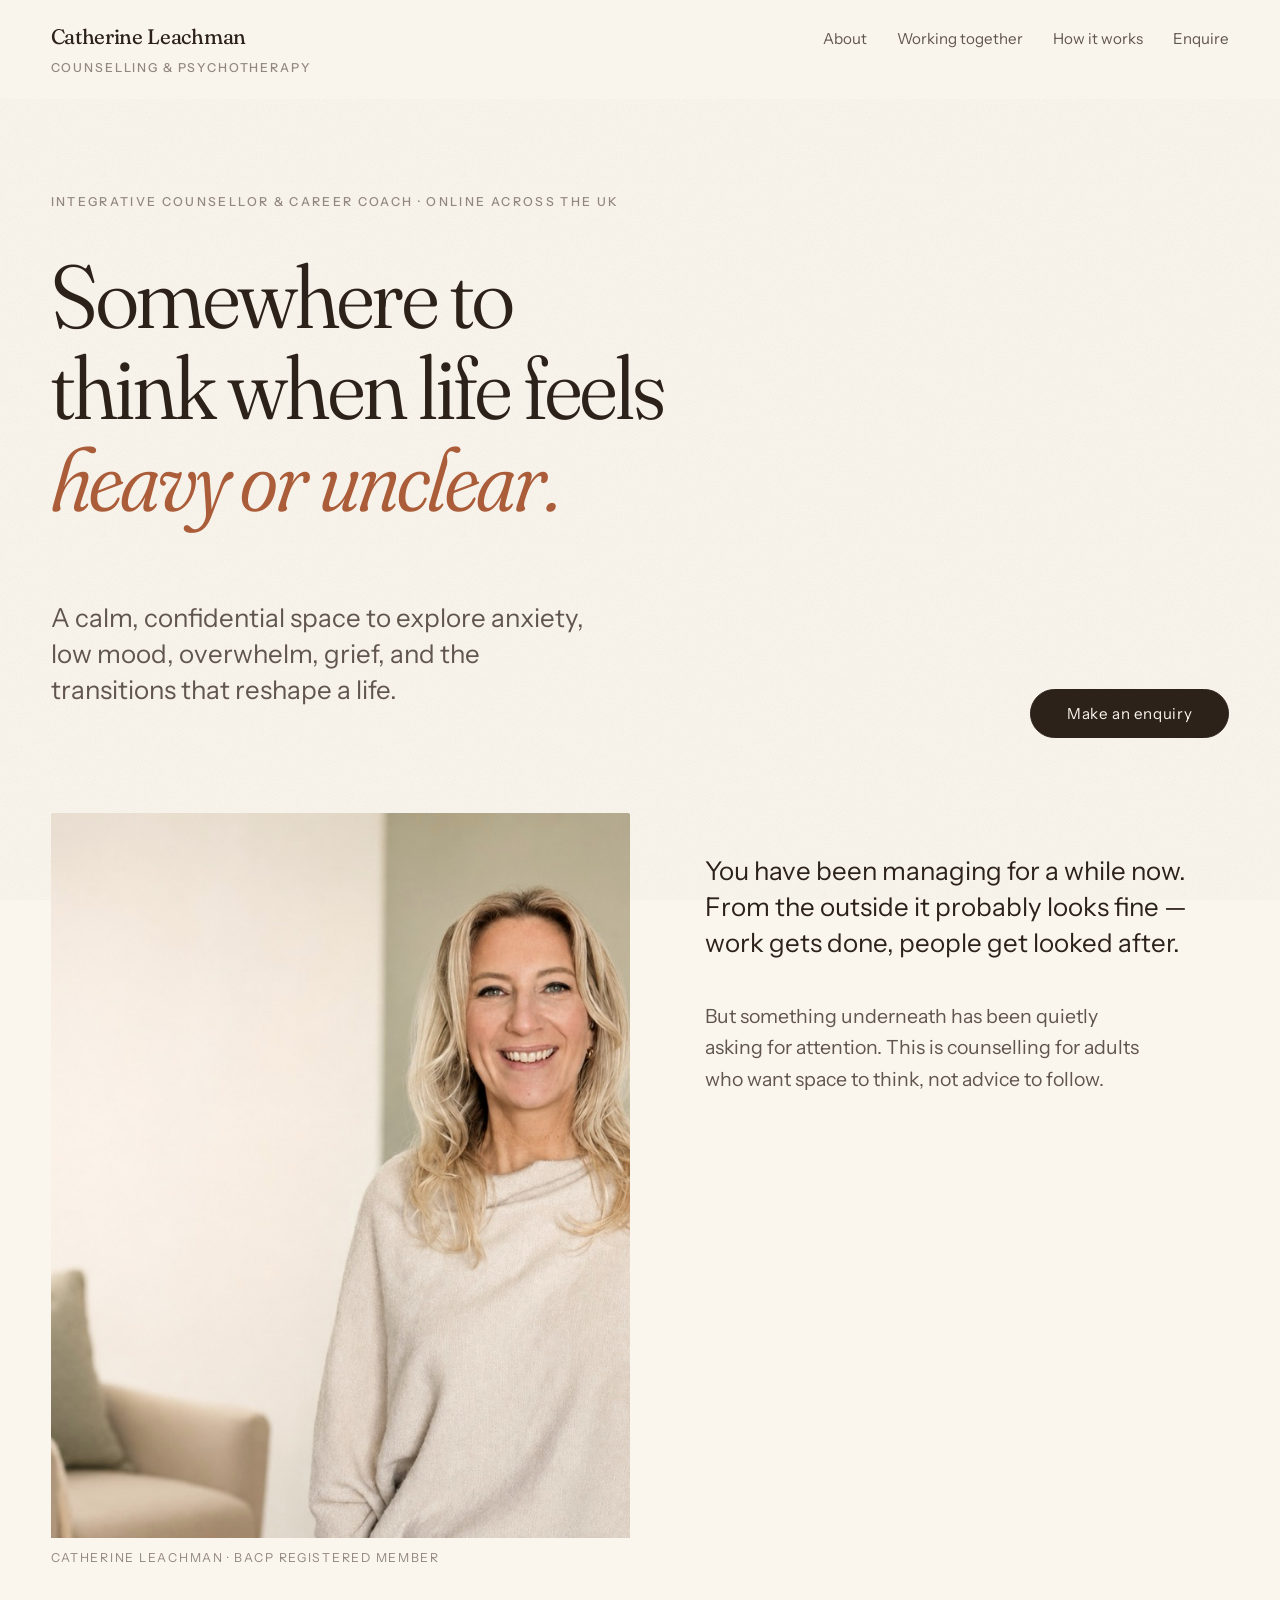
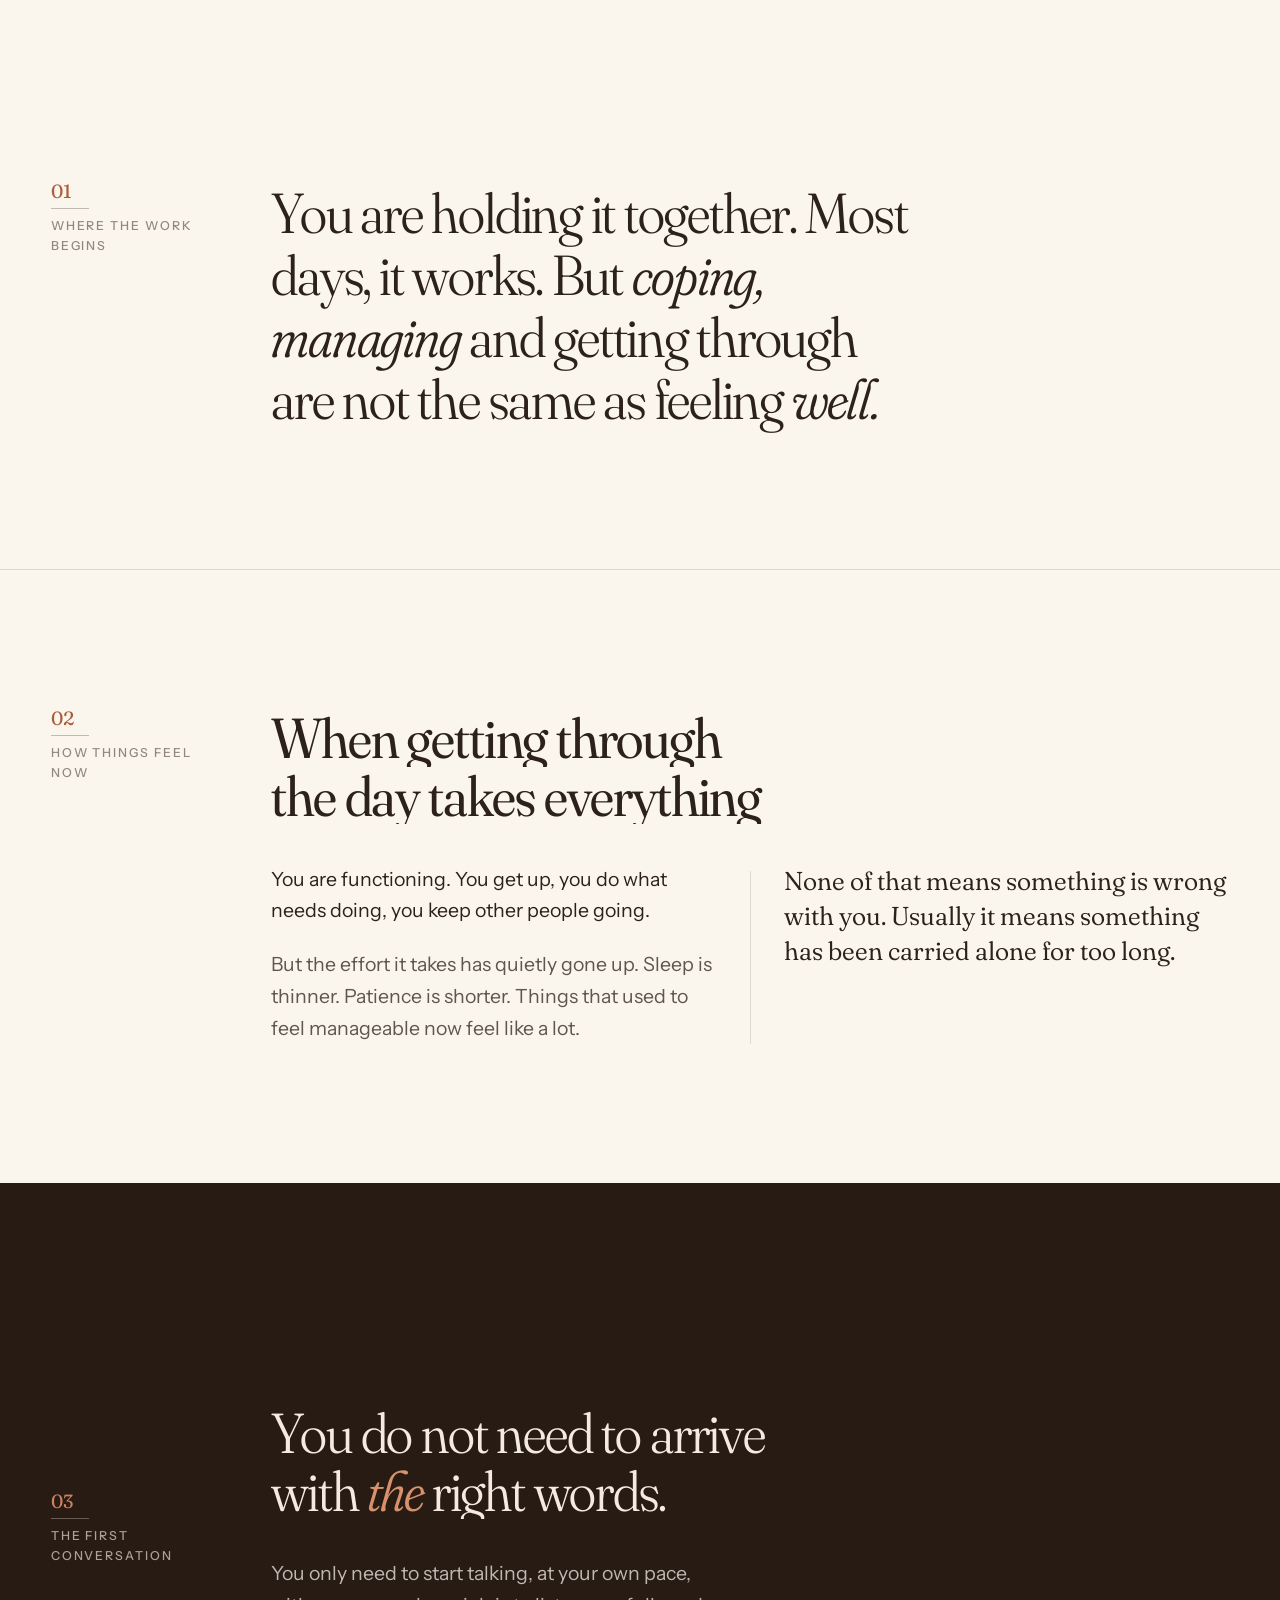
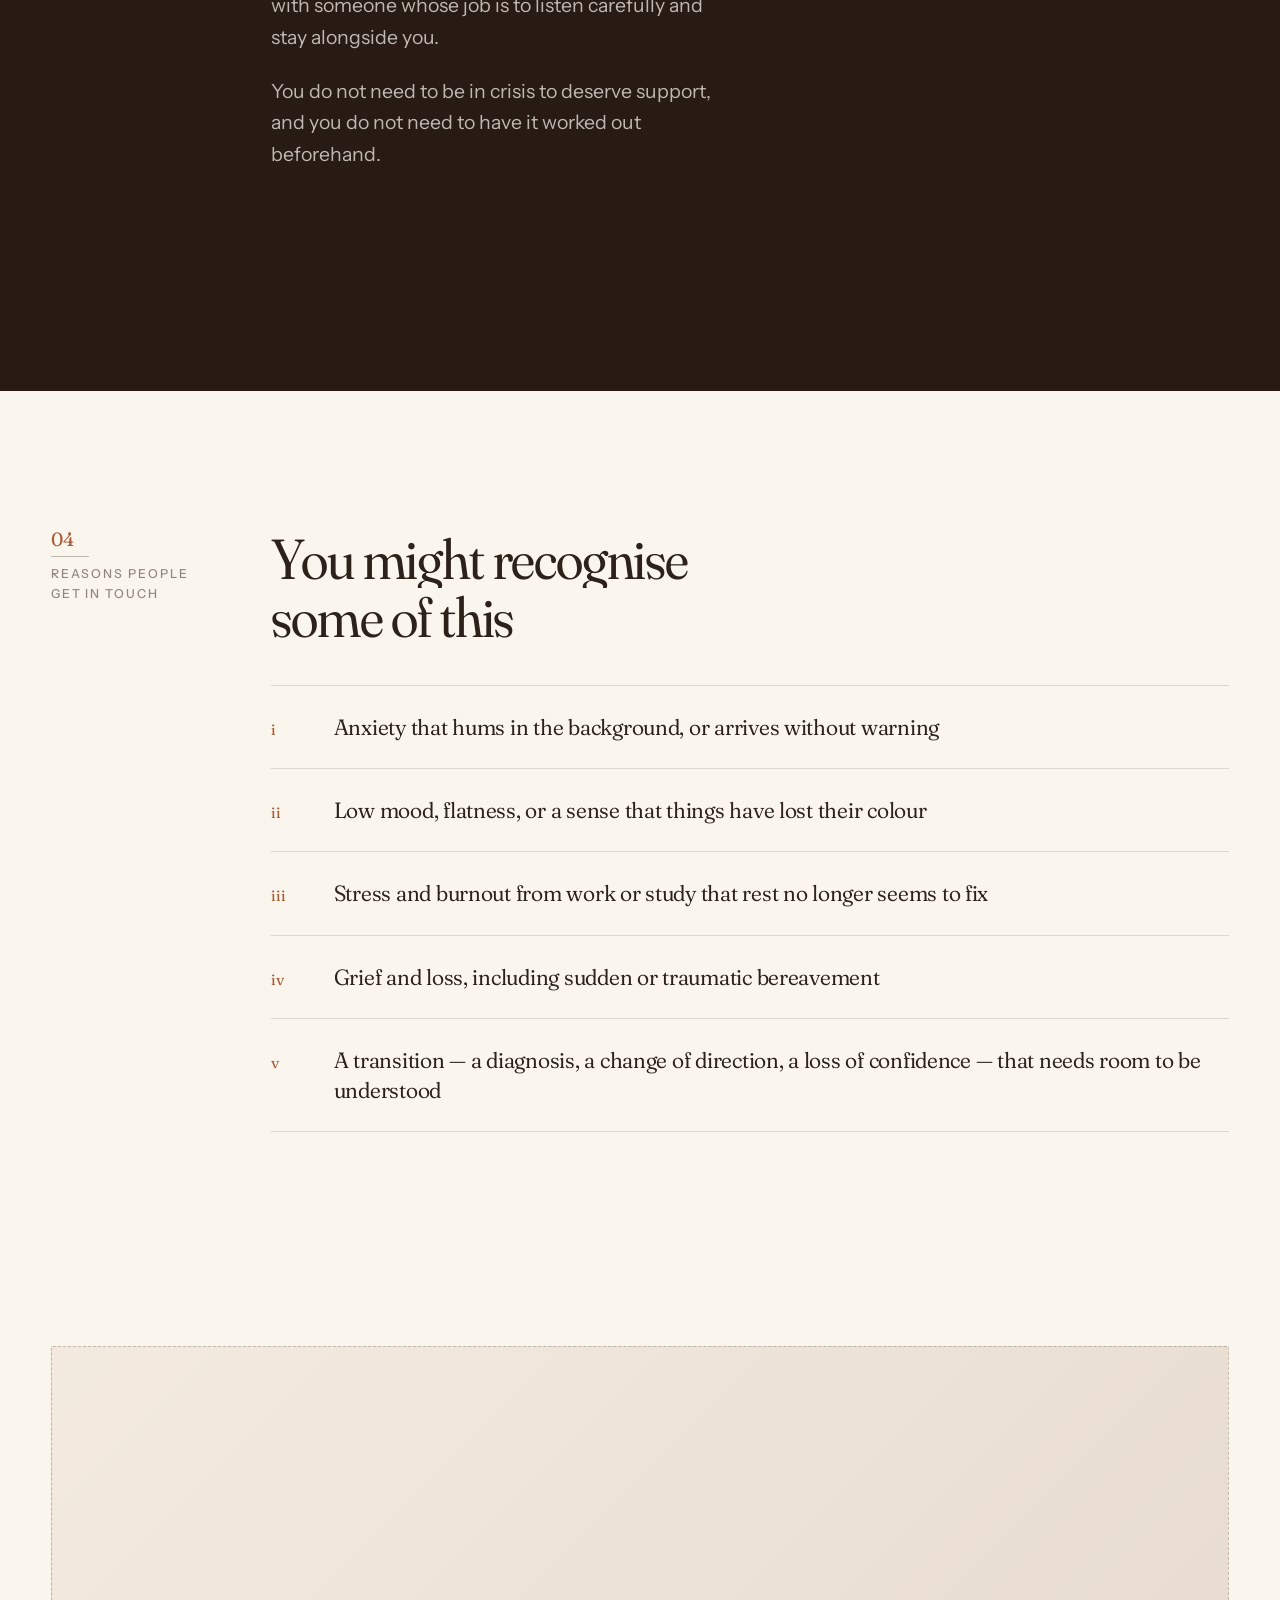
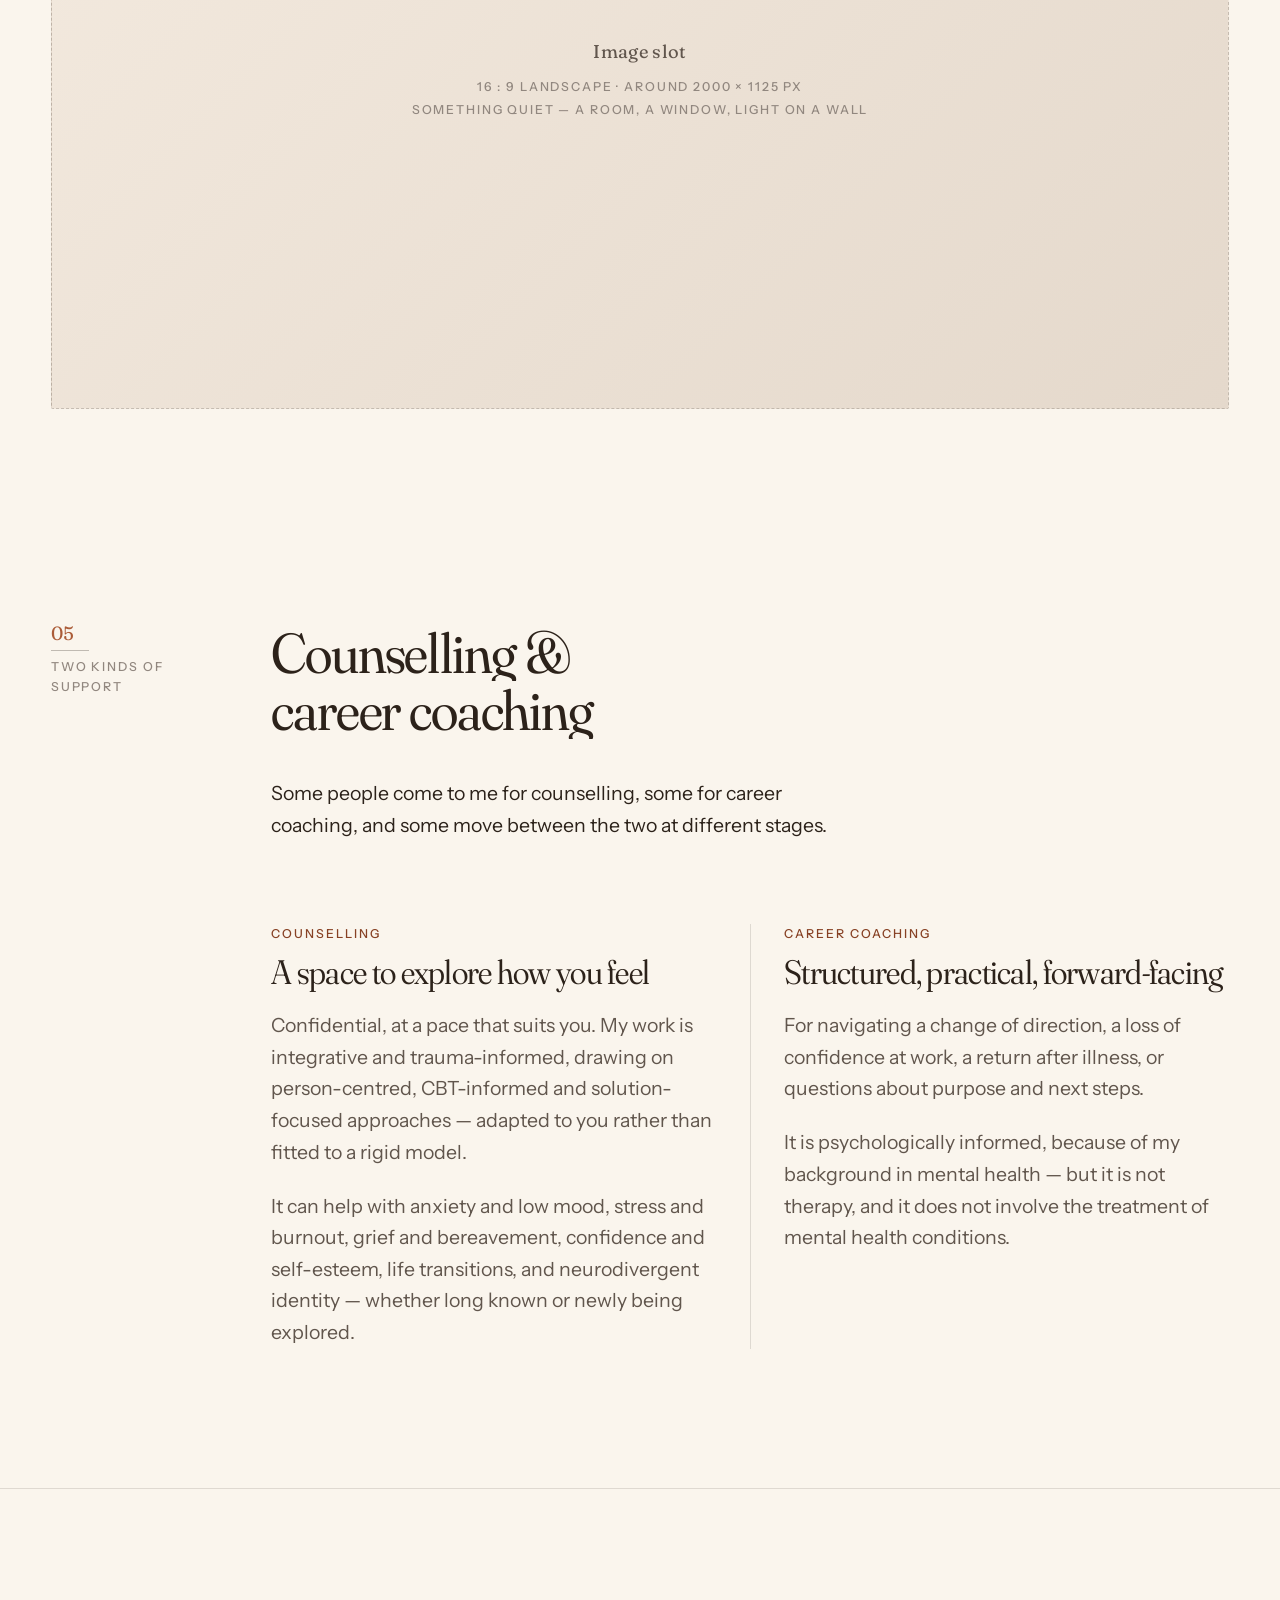
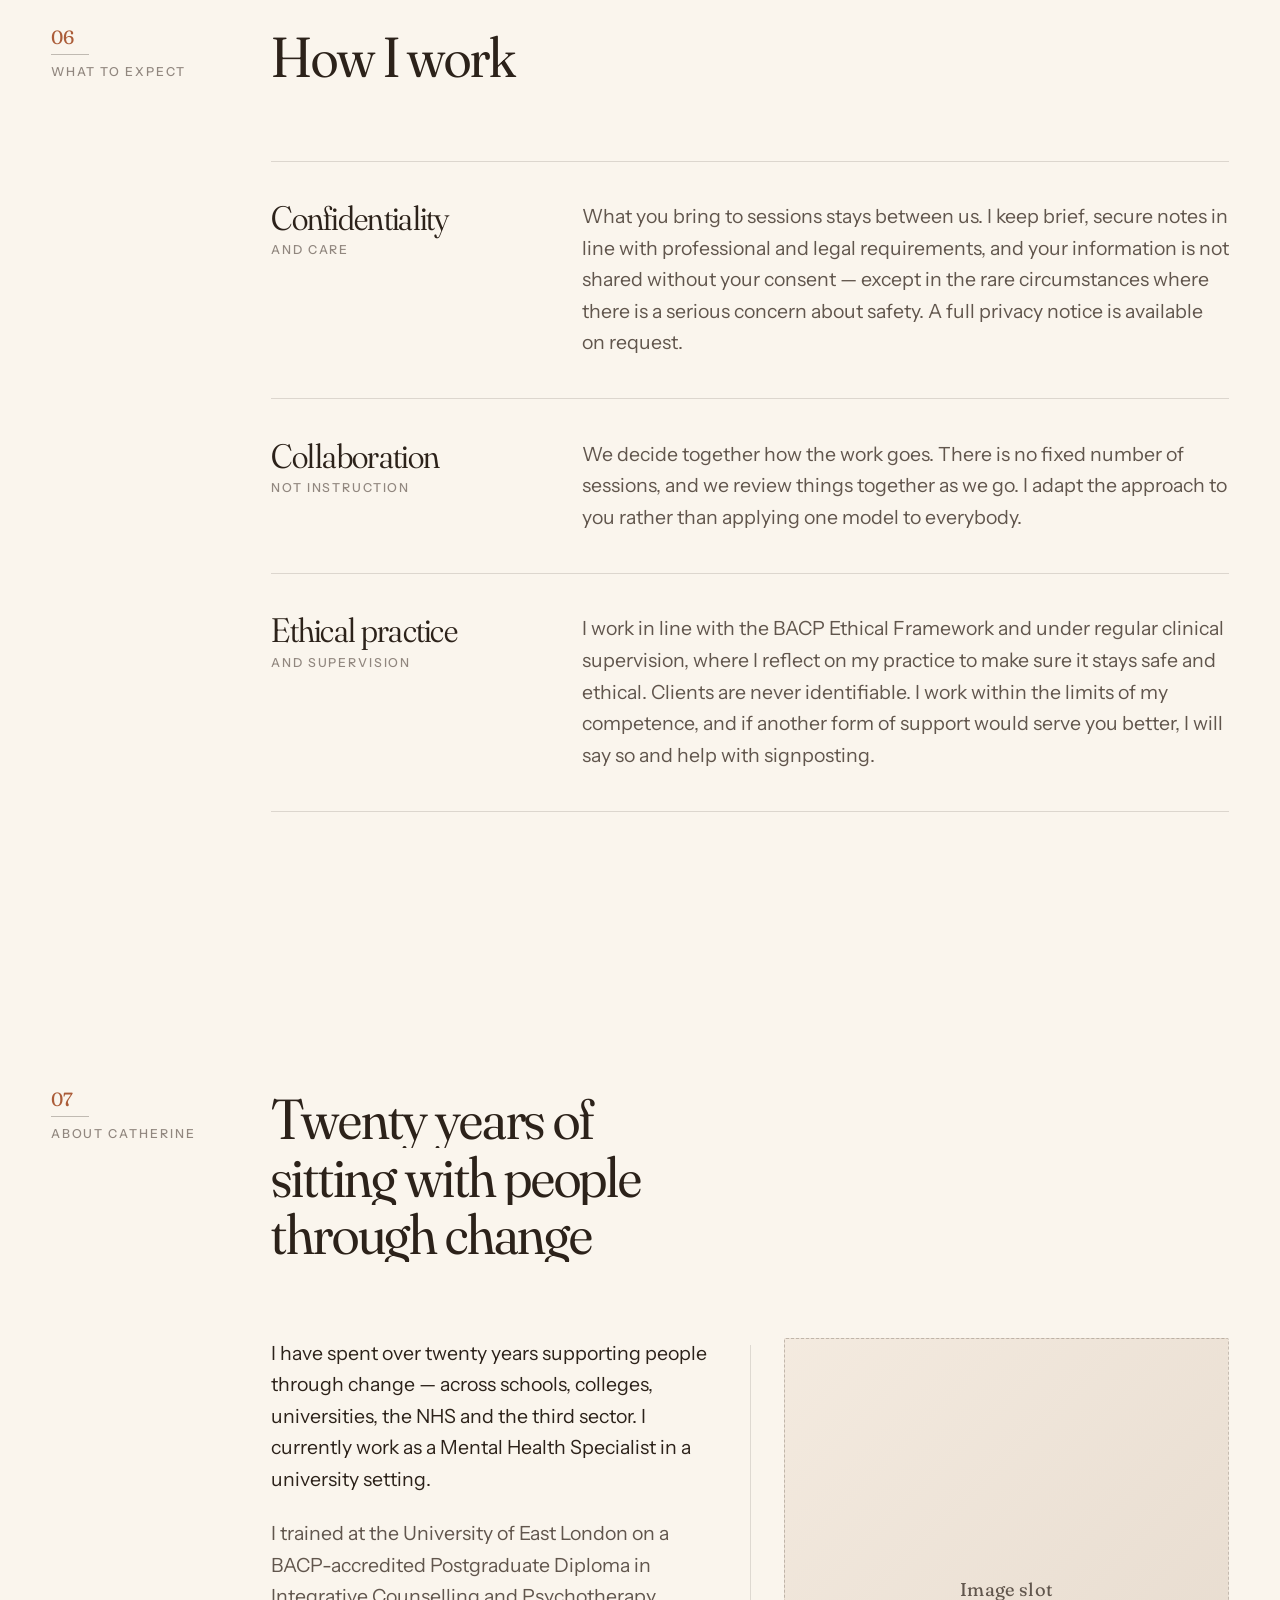
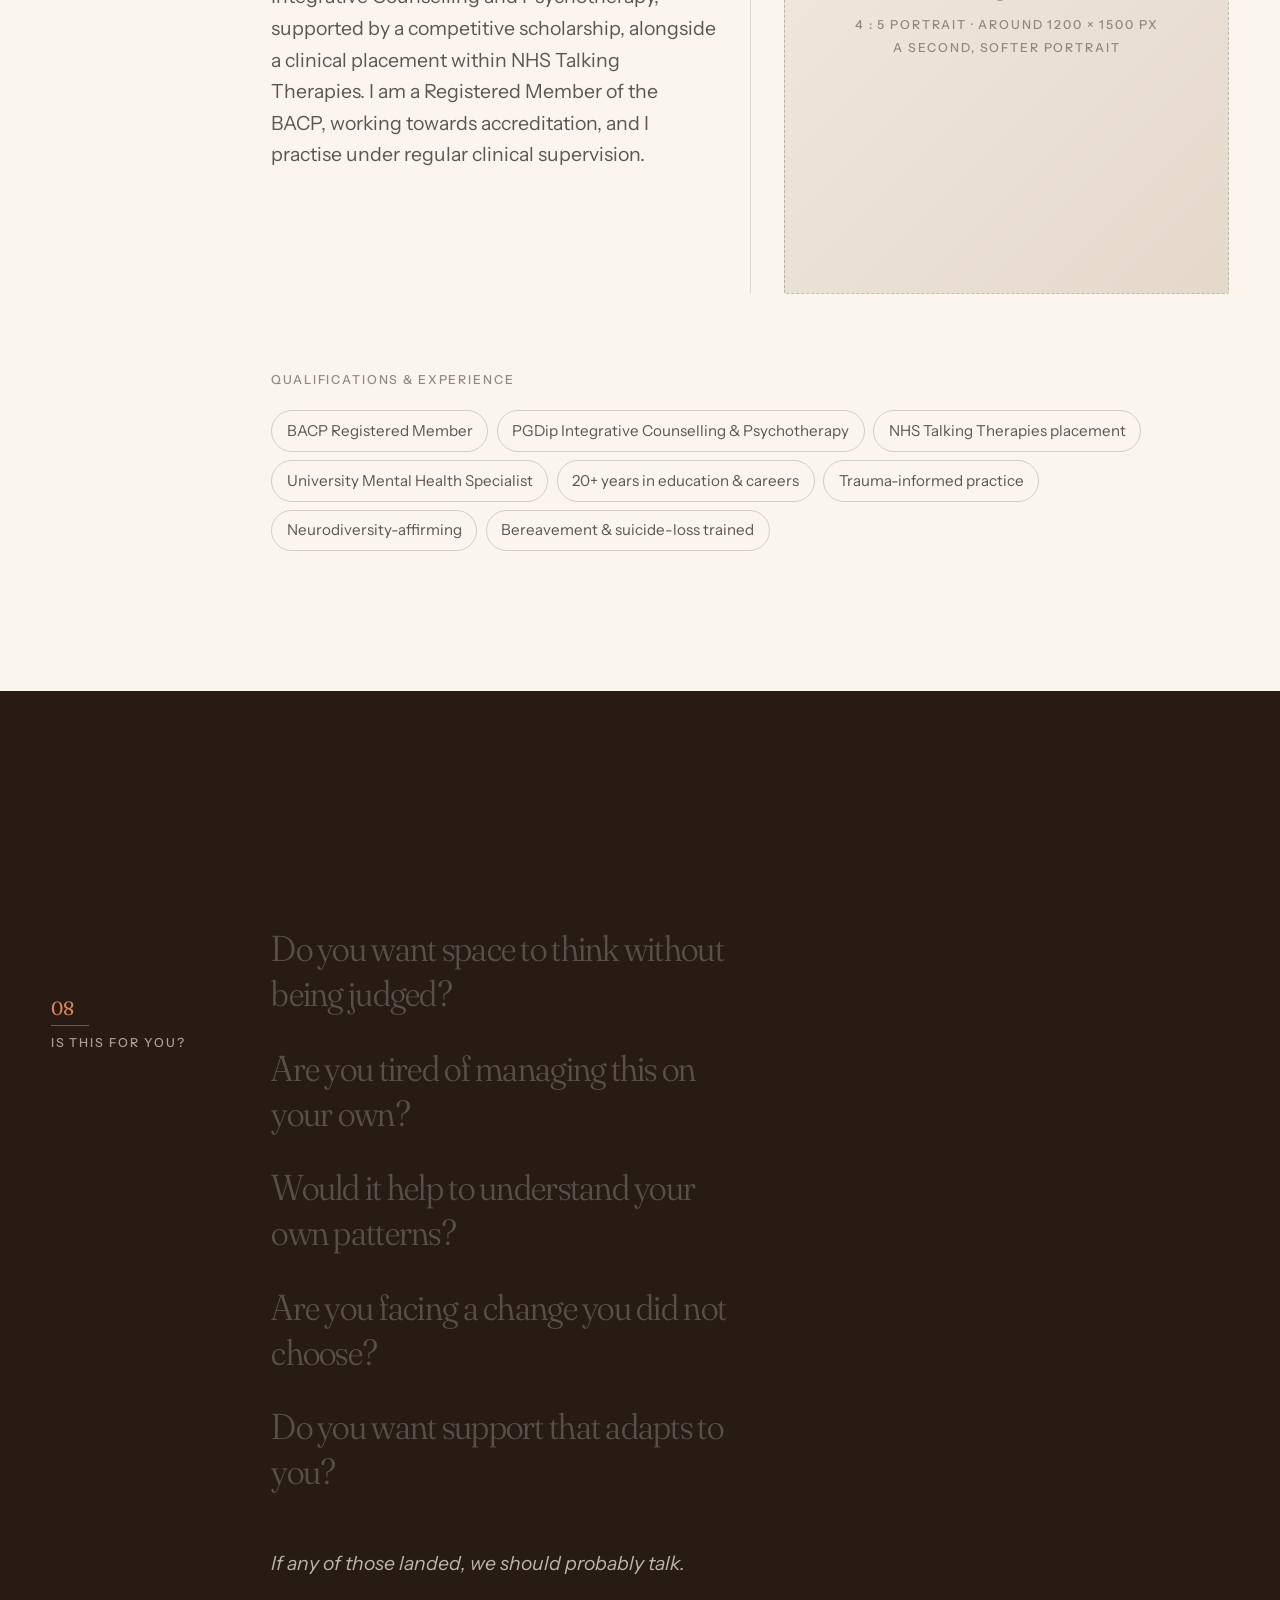
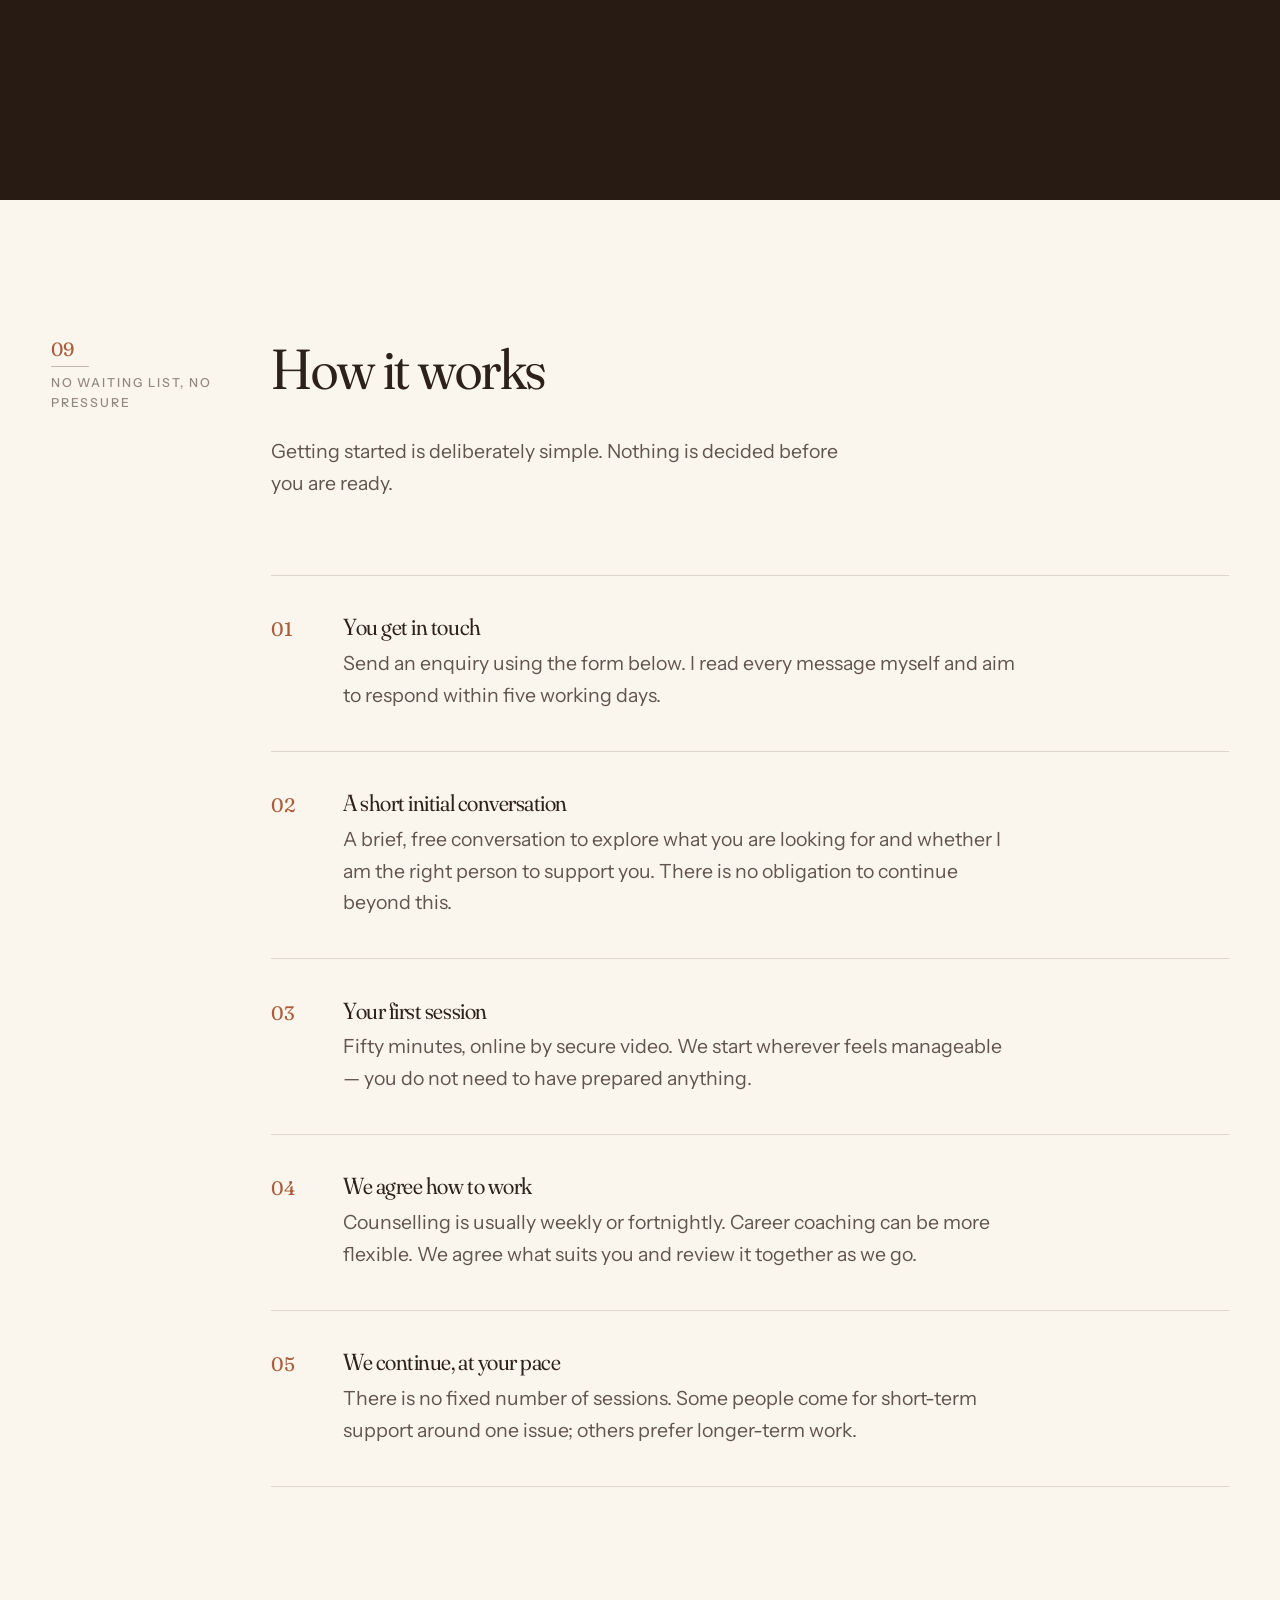
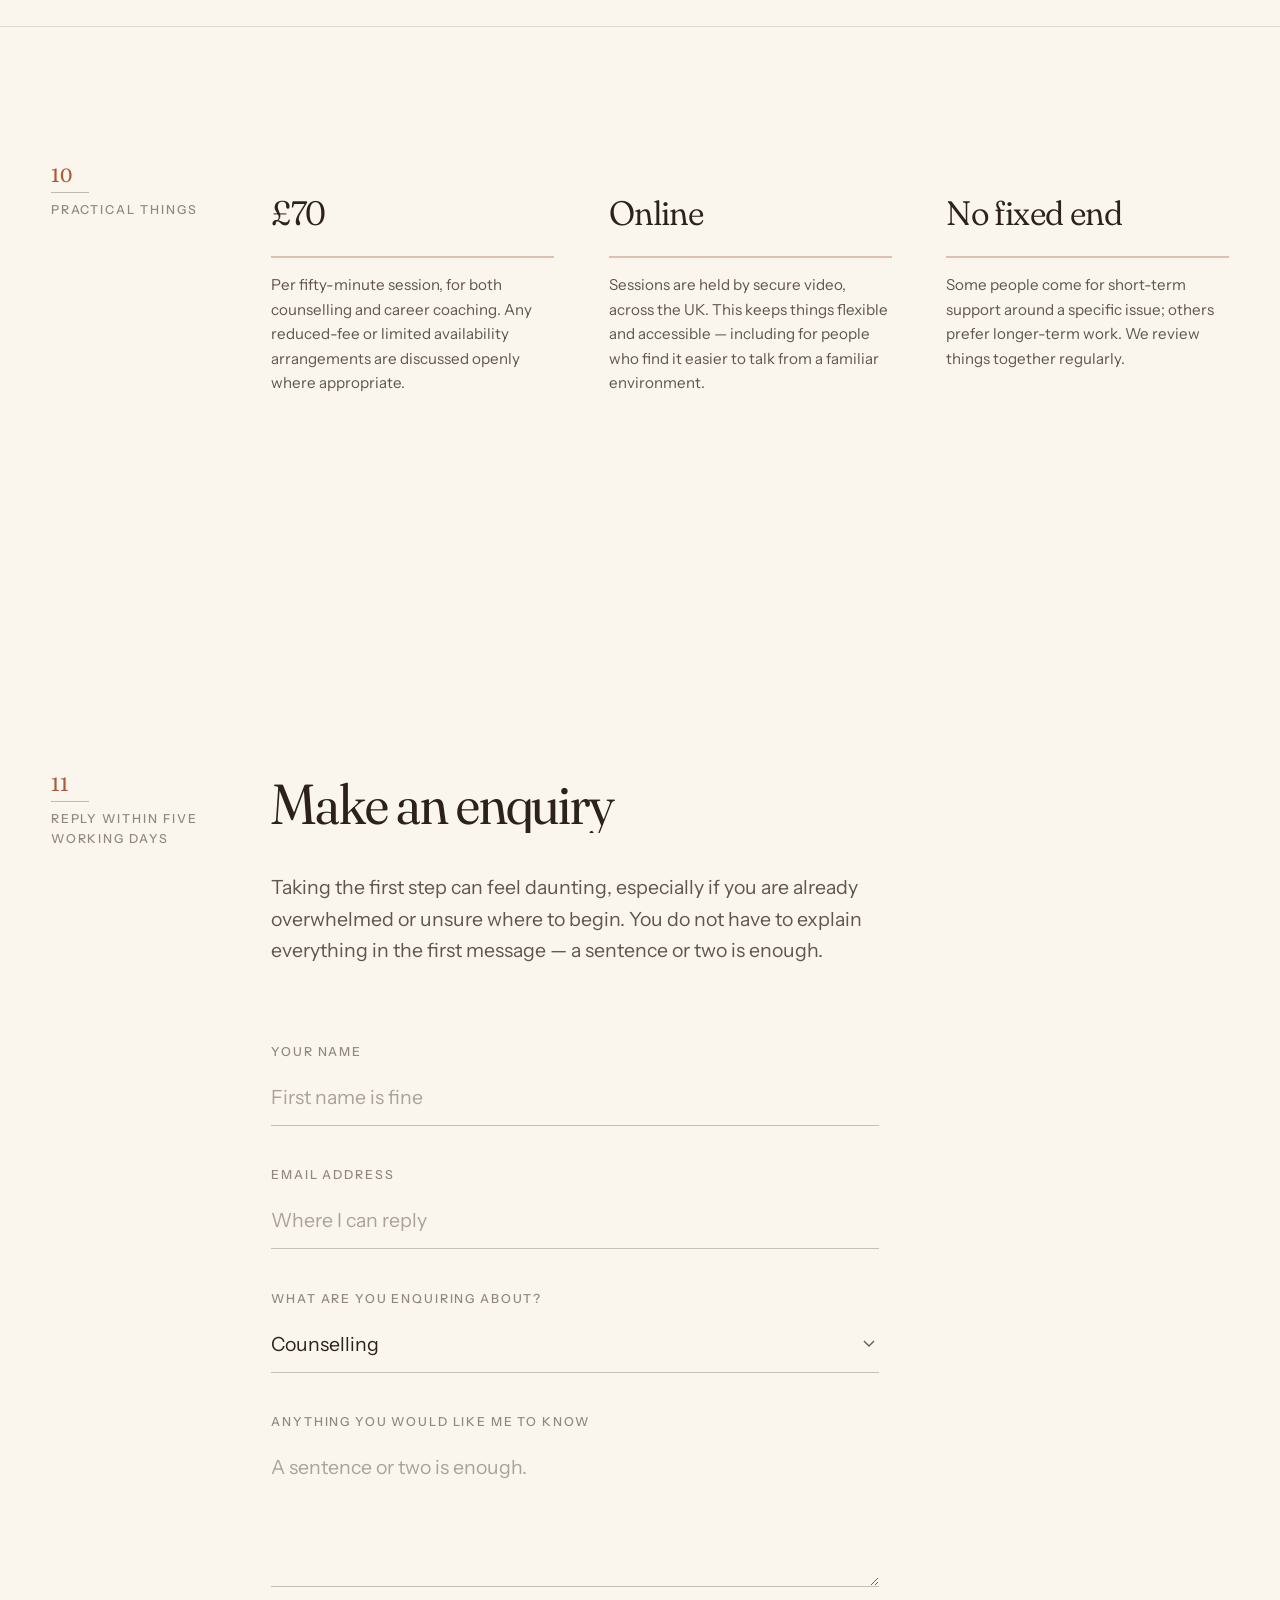
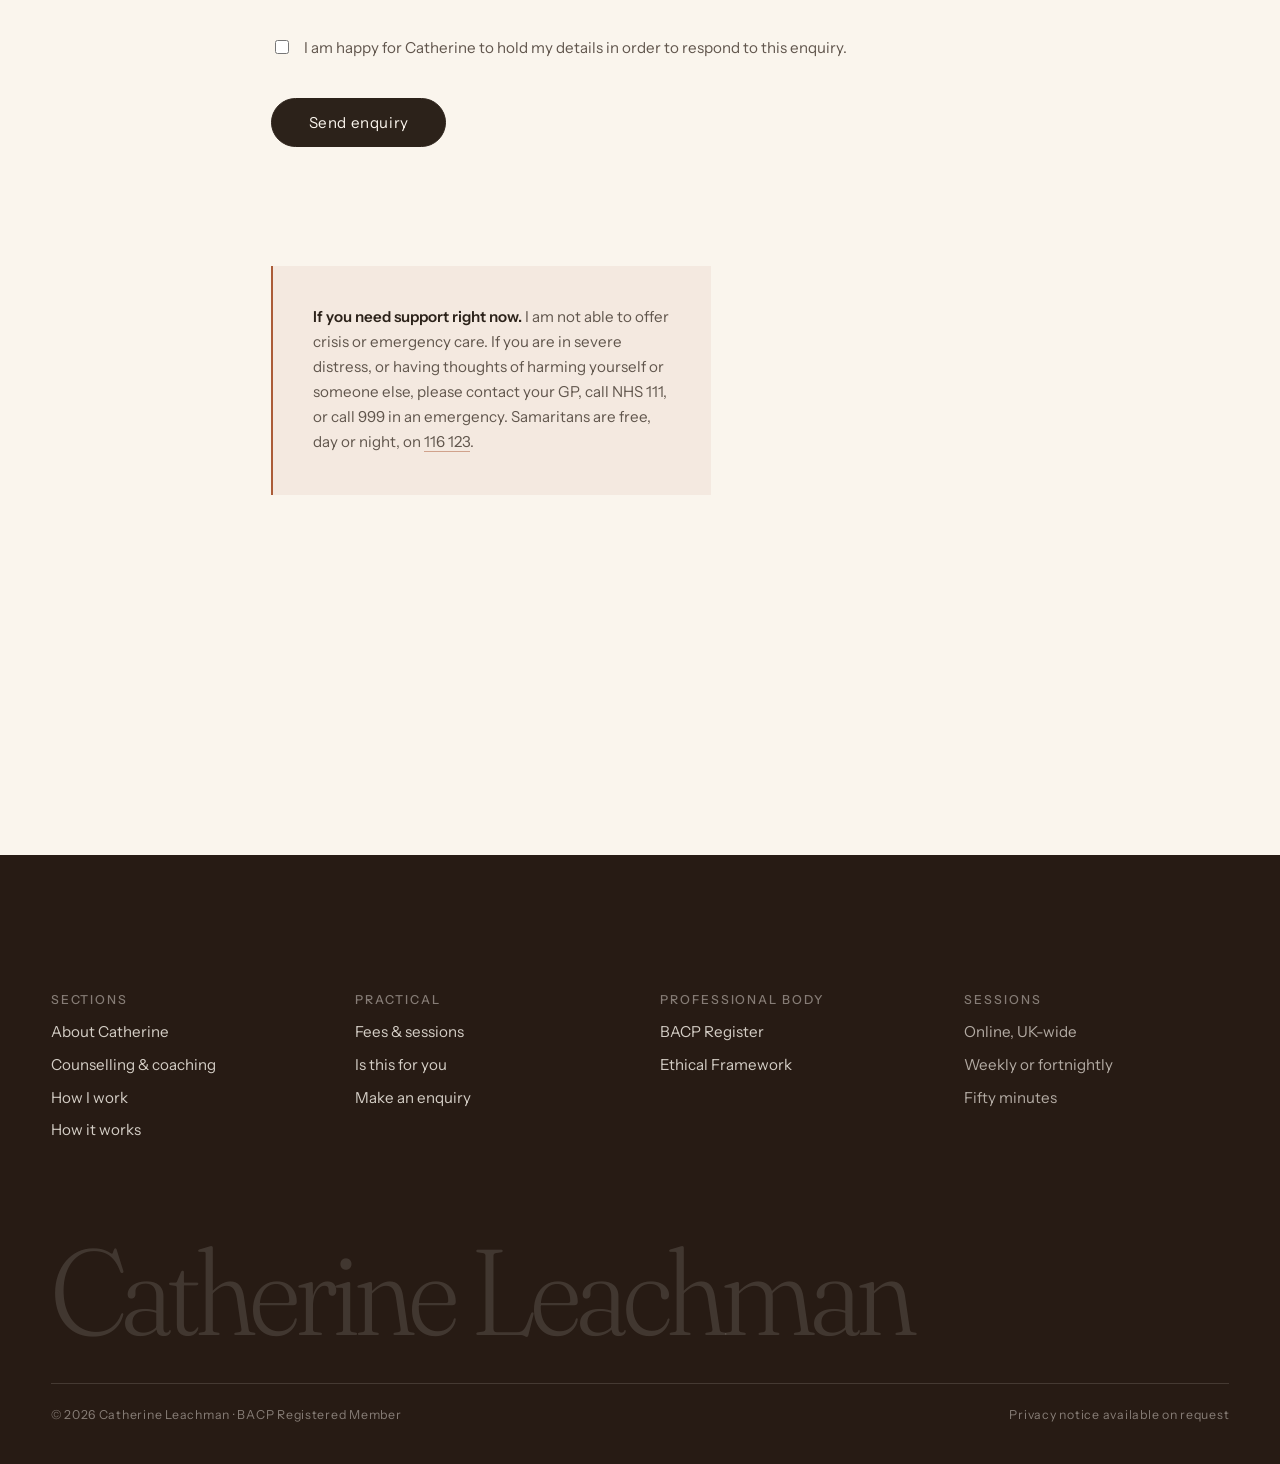
==== commit 22ddee04: "Fix inline button padding, invisible text on dark bands, anchor offset - .btn was inline, so padding" ====
--- a/index.html
+++ b/index.html
@@ -187,6 +187,8 @@
 .measure-wide{ max-width:46ch; }
 
 section{ position:relative; z-index:1; }
+/* Stop the fixed masthead covering headings when a nav anchor is clicked */
+section[id], main[id]{ scroll-margin-top:clamp(5rem, 4rem + 3vw, 7rem); }
 .band{ padding-block:var(--s-5); }
 .band-tight{ padding-block:var(--s-4); }
 .band-tall{ padding-block:var(--s-6); }
@@ -362,9 +364,13 @@
   max-width:20ch;
 }
 .statement .w{
-  color:oklch(from var(--ink) l c h / 0.17);
   transition:color 0.05s linear;
   will-change:color;
+}
+/* The faint start state only applies once JS is running, so a failed
+   boot leaves the statement fully readable rather than near-invisible. */
+.fonts-ready .statement .w{
+  color:oklch(from var(--ink) l c h / 0.17);
 }
 .statement .w[data-key="true"]{
   font-style:italic;
@@ -608,11 +614,21 @@
   line-height:1.24;
   letter-spacing:-0.02em;
   padding-block:0.42em;
-  color:oklch(from var(--ink) l c h / 0.28);
   transition:color 0.7s var(--ease-soft);
   max-width:22ch;
-}
-.questions li[data-lit="true"]{ color:var(--ink); }
+
+  /* Dim/lit pair, themed per context. Default = light background. */
+  --q-dim:oklch(from var(--ink) l c h / 0.26);
+  --q-lit:var(--ink);
+  color:var(--q-lit);           /* readable even if JS never runs */
+}
+/* On the dark bands the ink pair inverts, or the text is invisible */
+.held .questions li{
+  --q-dim:oklch(from var(--paper) l c h / 0.24);
+  --q-lit:var(--paper-deep);
+}
+.fonts-ready .questions li{ color:var(--q-dim); }
+.fonts-ready .questions li[data-lit="true"]{ color:var(--q-lit); }
 
 /* ── Enquiry ────────────────────────────────────────────── */
 
@@ -672,9 +688,15 @@
 }
 
 .btn{
+  display:inline-flex;          /* <a class="btn"> is inline by default —
+                                   without this the padding collapses */
+  align-items:center;
+  justify-content:center;
+  text-align:center;
   font:inherit;
   font-size:var(--t-small);
   letter-spacing:0.04em;
+  line-height:1;
   cursor:pointer;
   background:var(--ink);
   color:var(--paper);
@@ -843,7 +865,7 @@
   .line-inner,[data-rise],.hero [data-load]{ opacity:1 !important; transform:none !important; filter:none !important; }
   [data-unblur]{ clip-path:none !important; filter:none !important; transform:none !important; }
   .statement .w{ color:var(--ink) !important; }
-  .questions li{ color:var(--ink) !important; }
+  .questions li{ color:var(--q-lit) !important; }
   .progress{ display:none; }
 }
 </style>
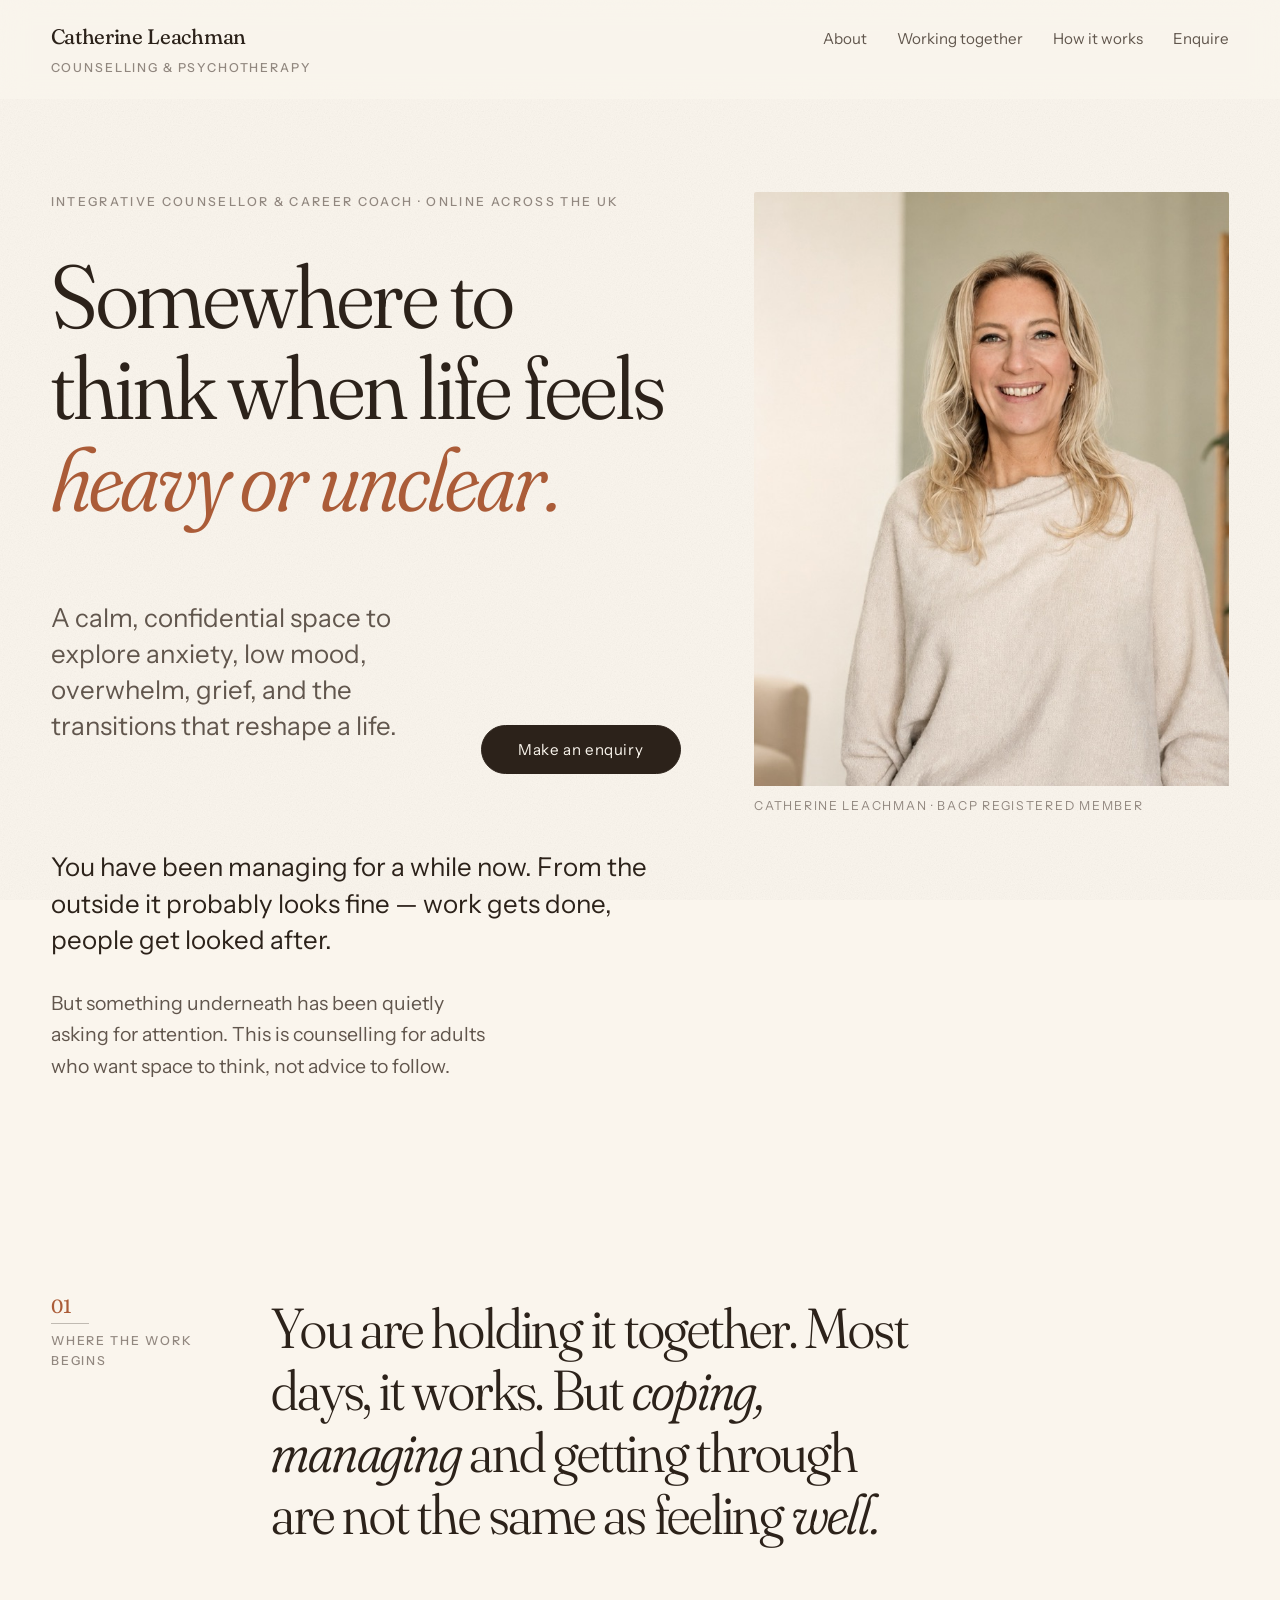
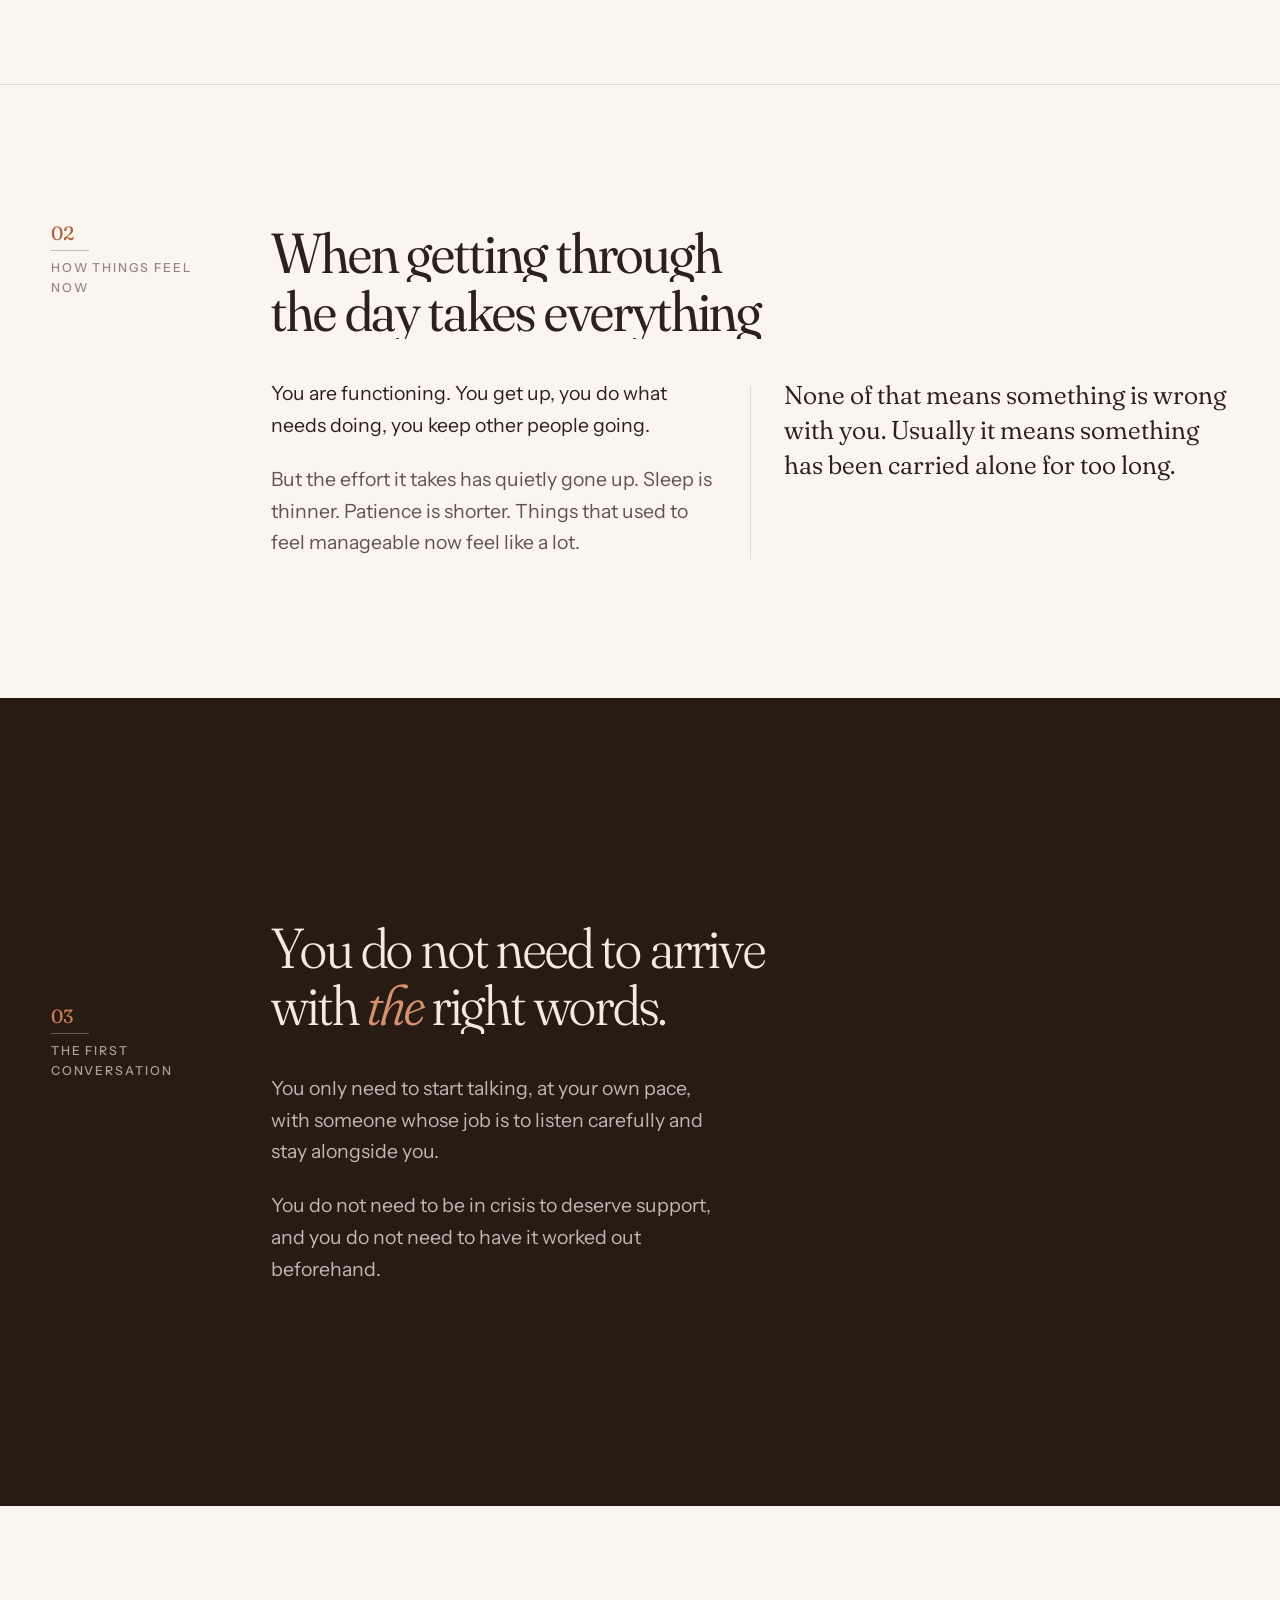
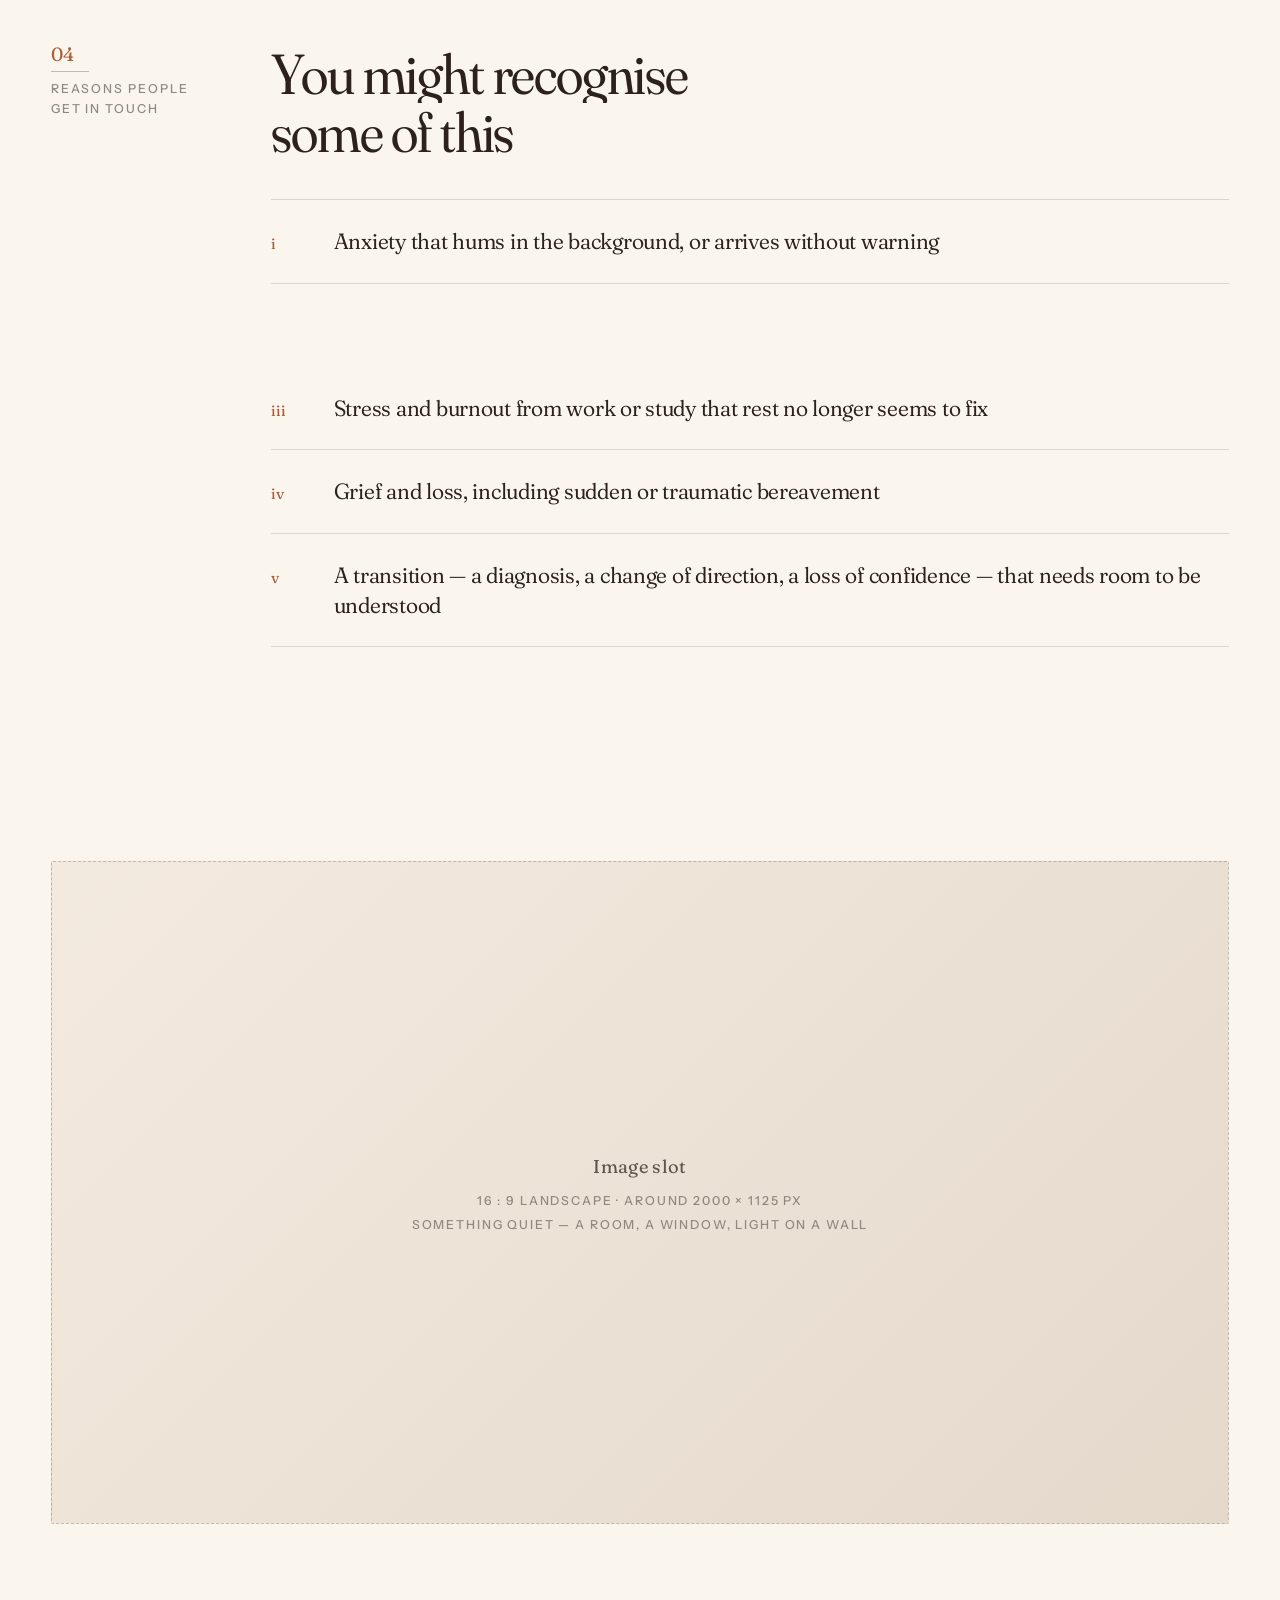
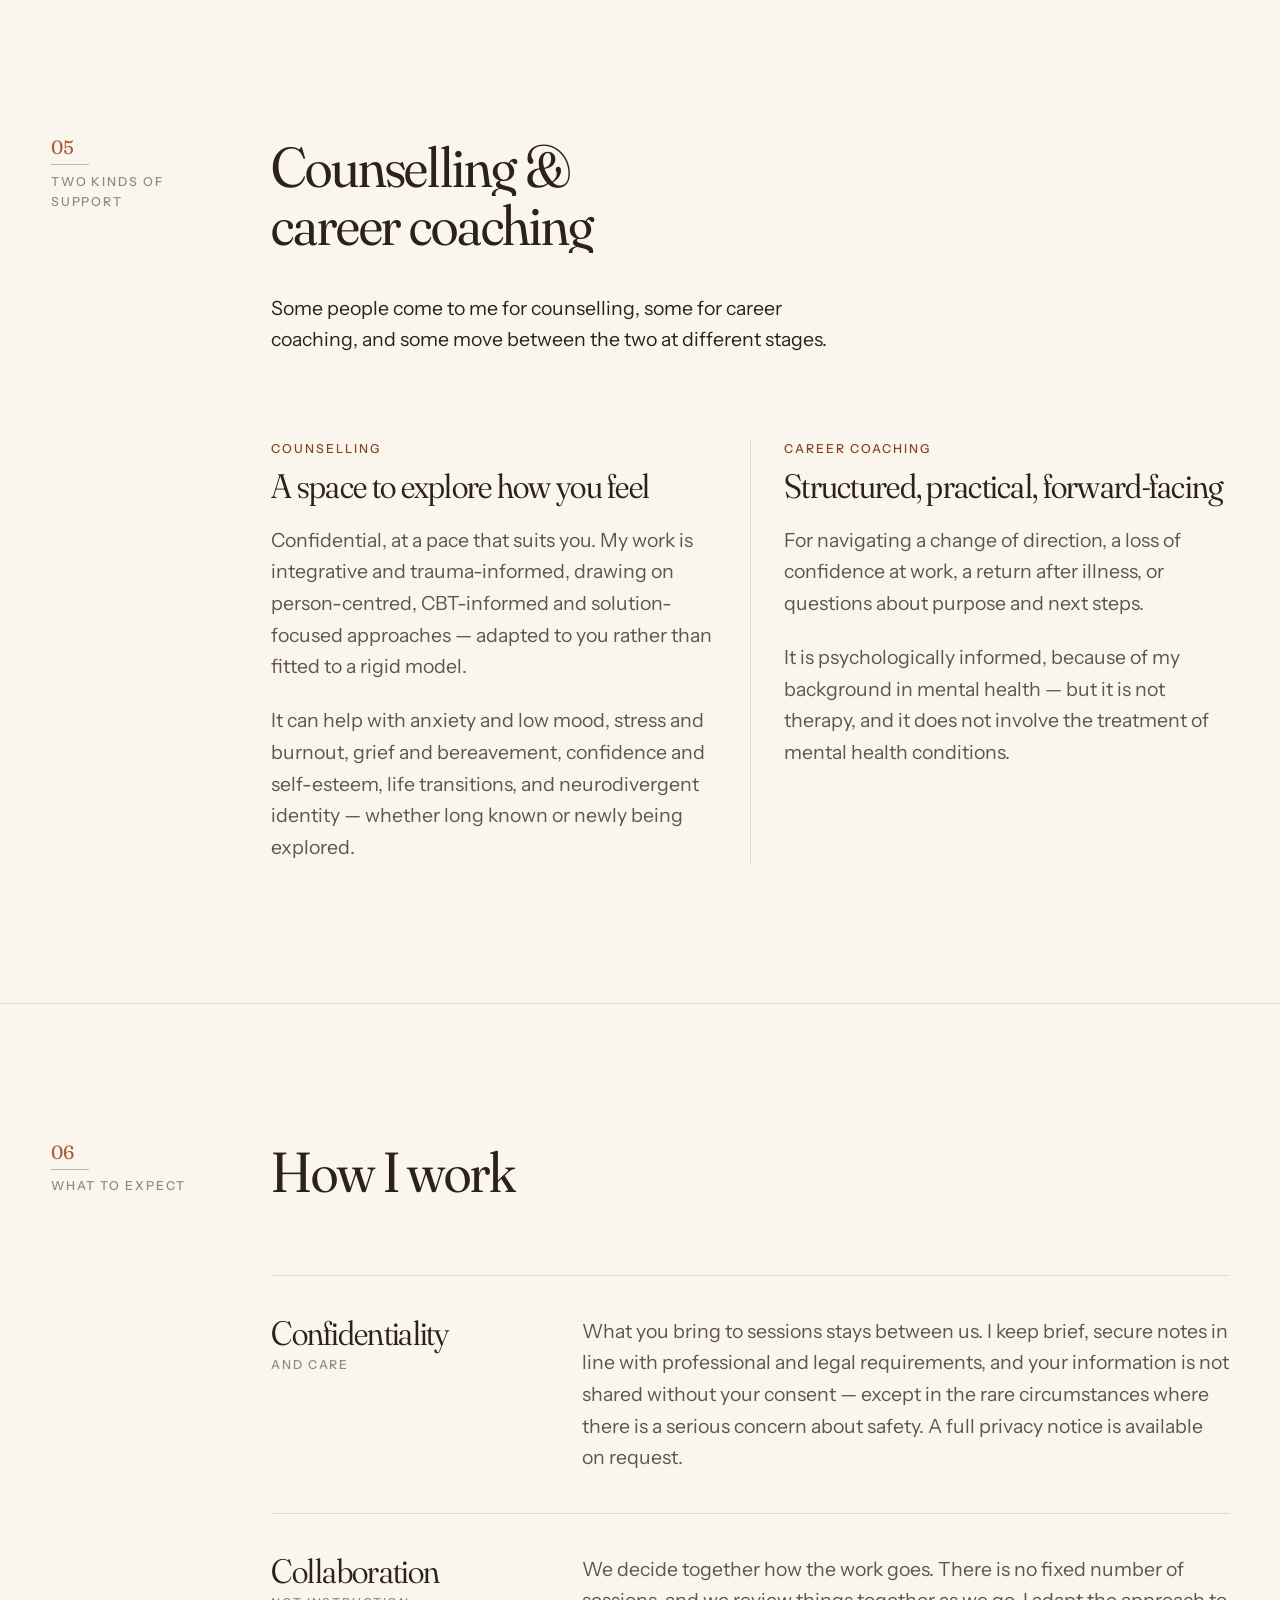
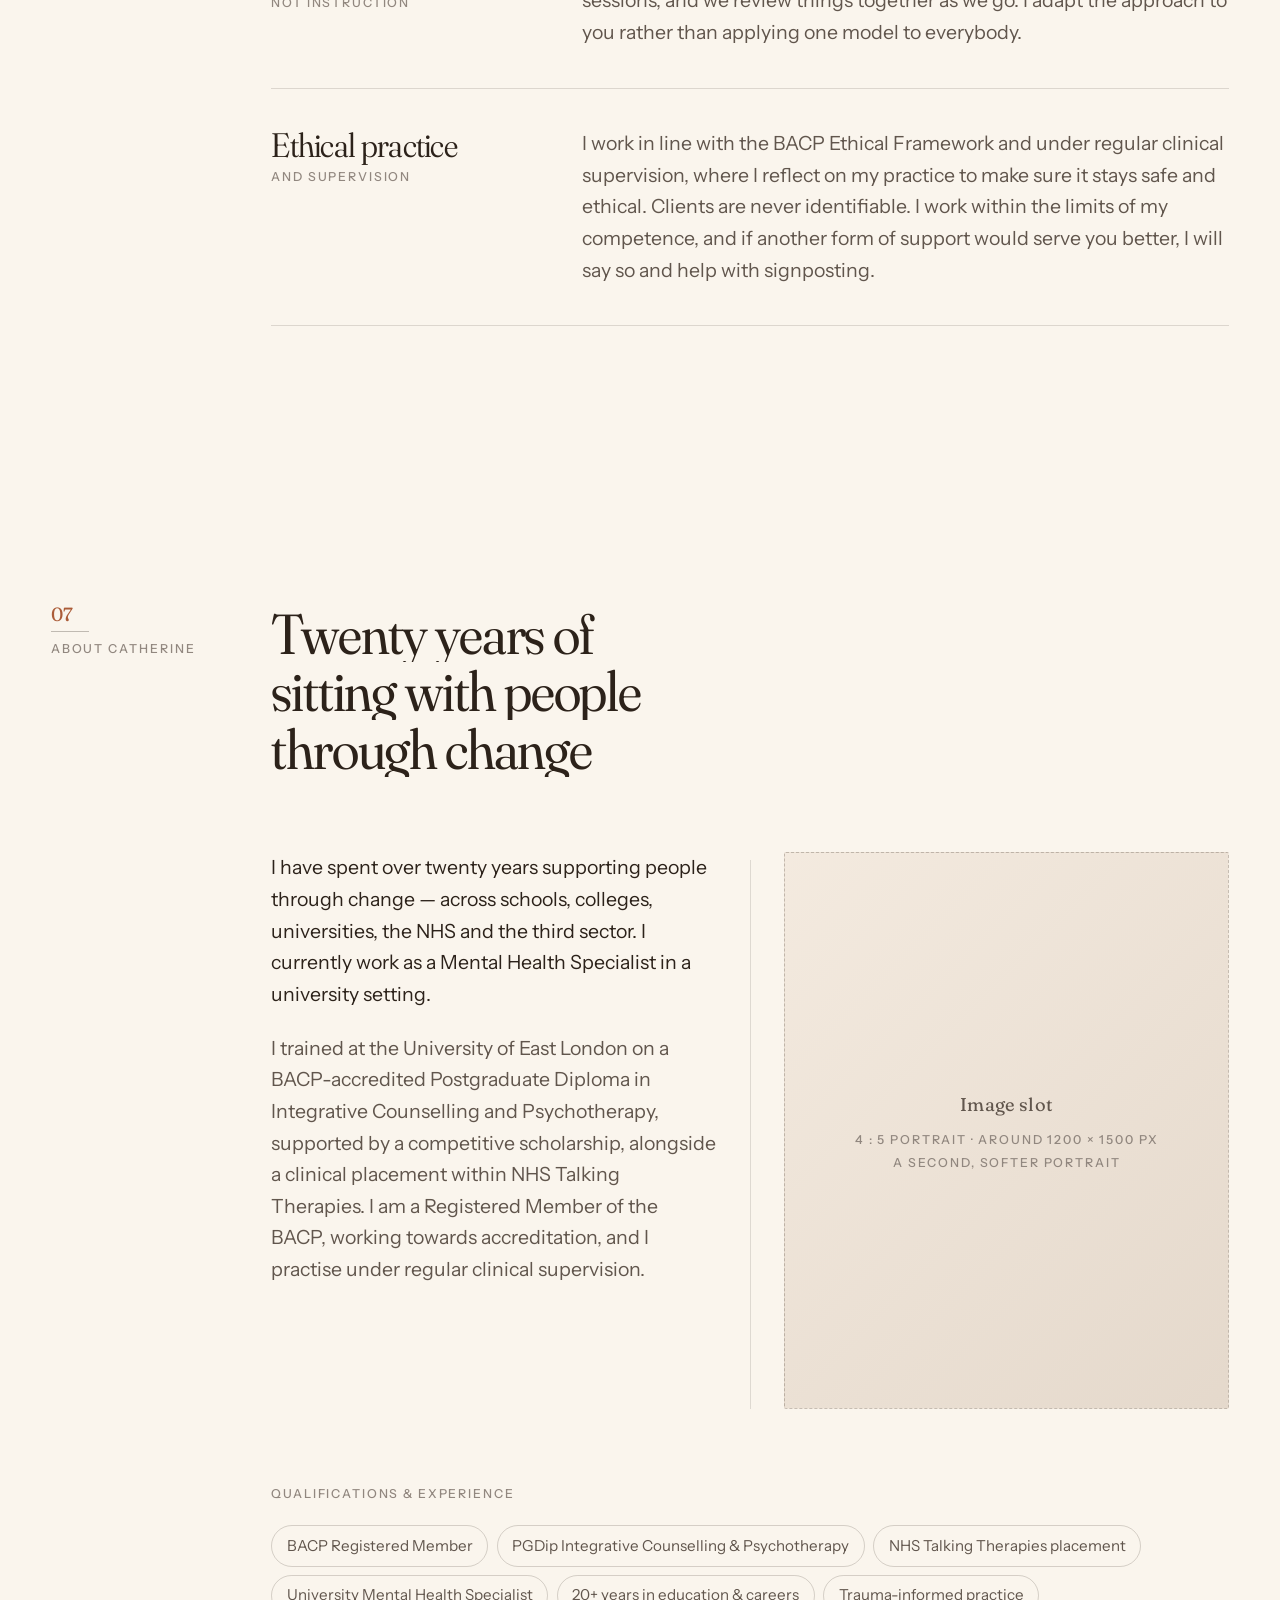
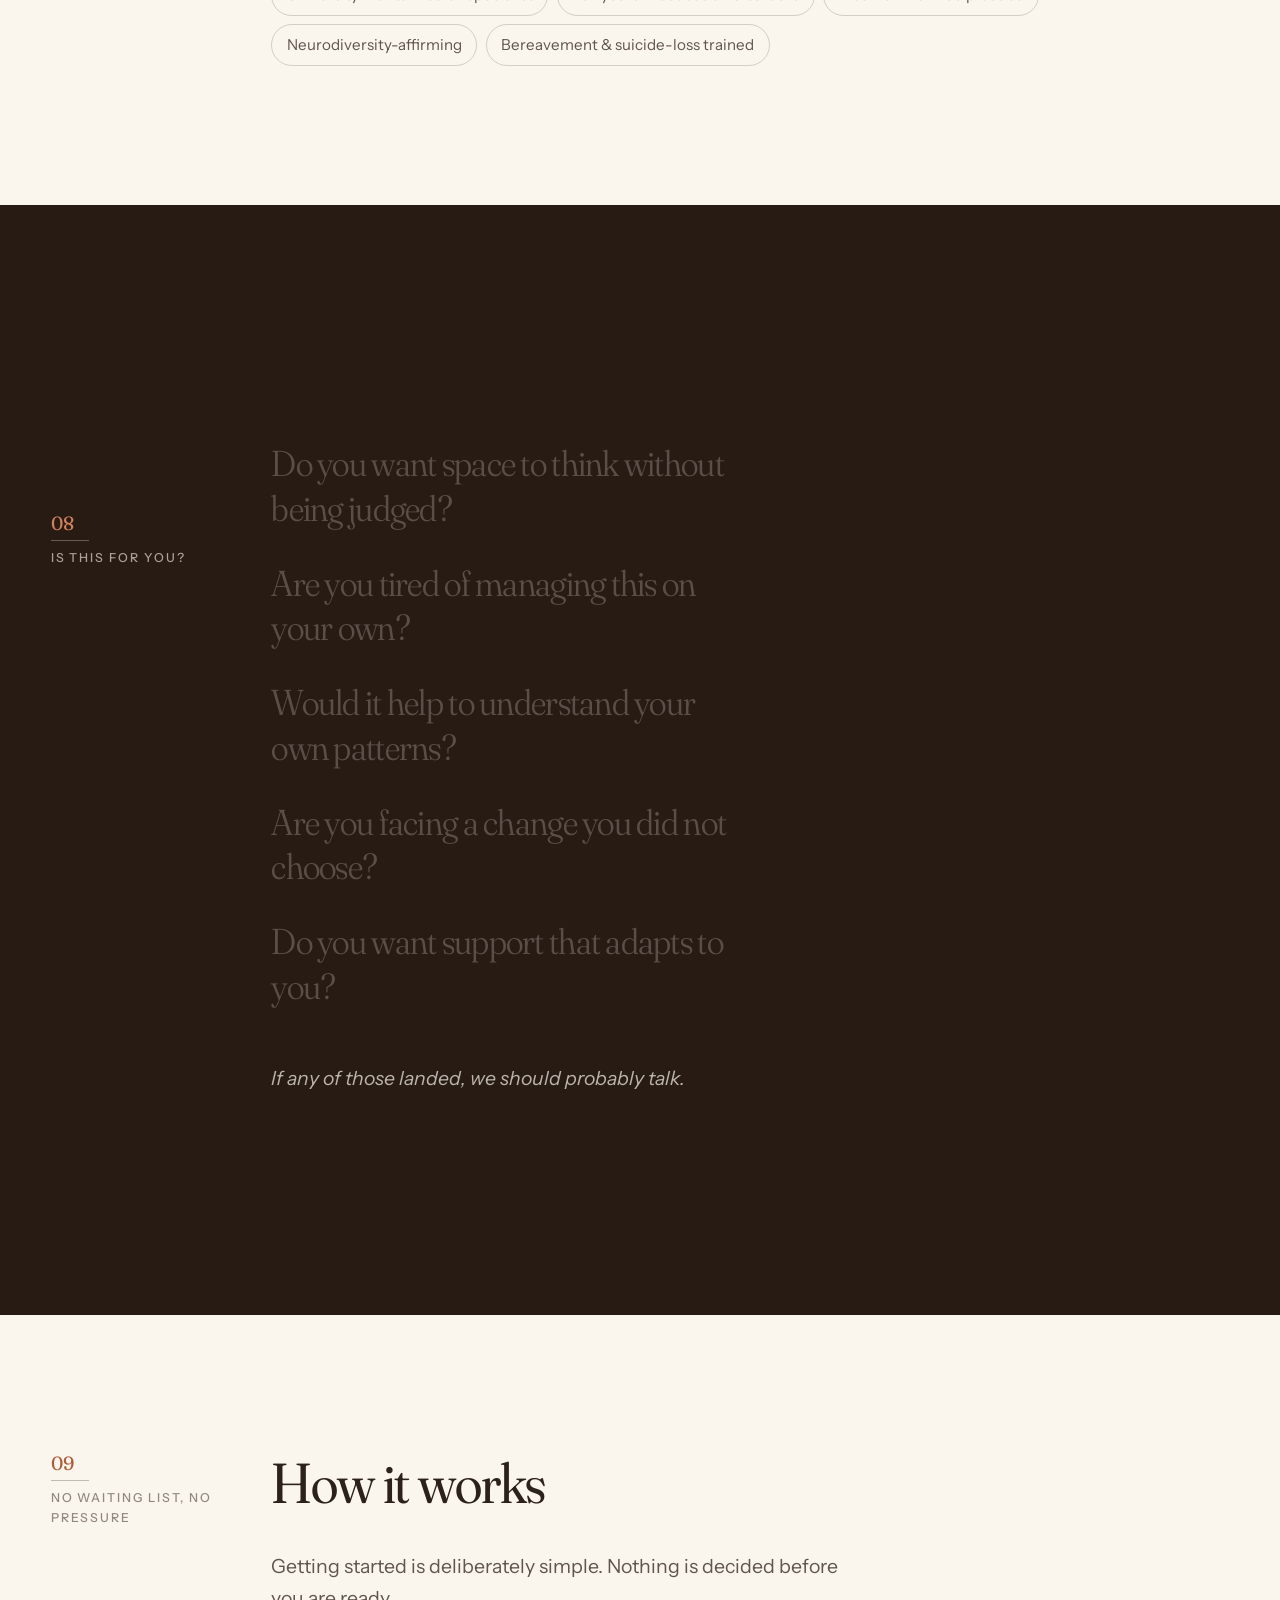
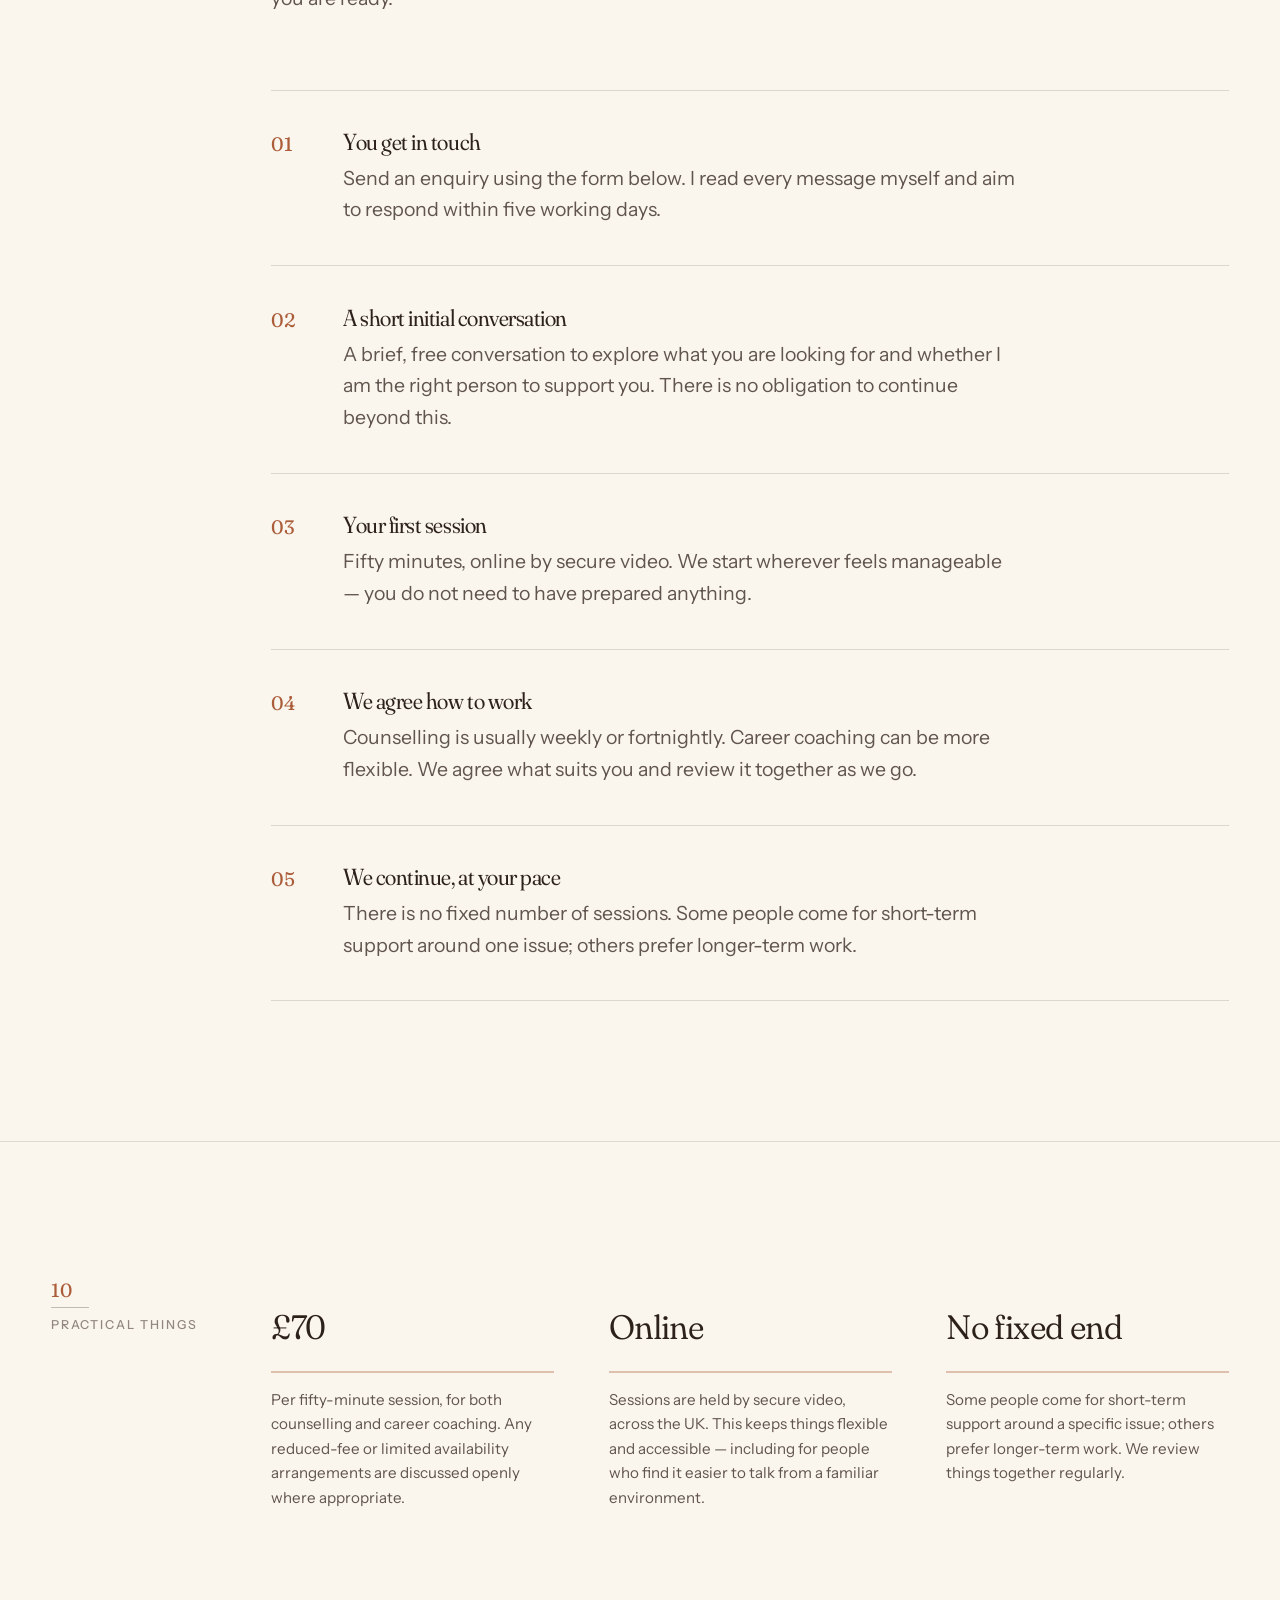
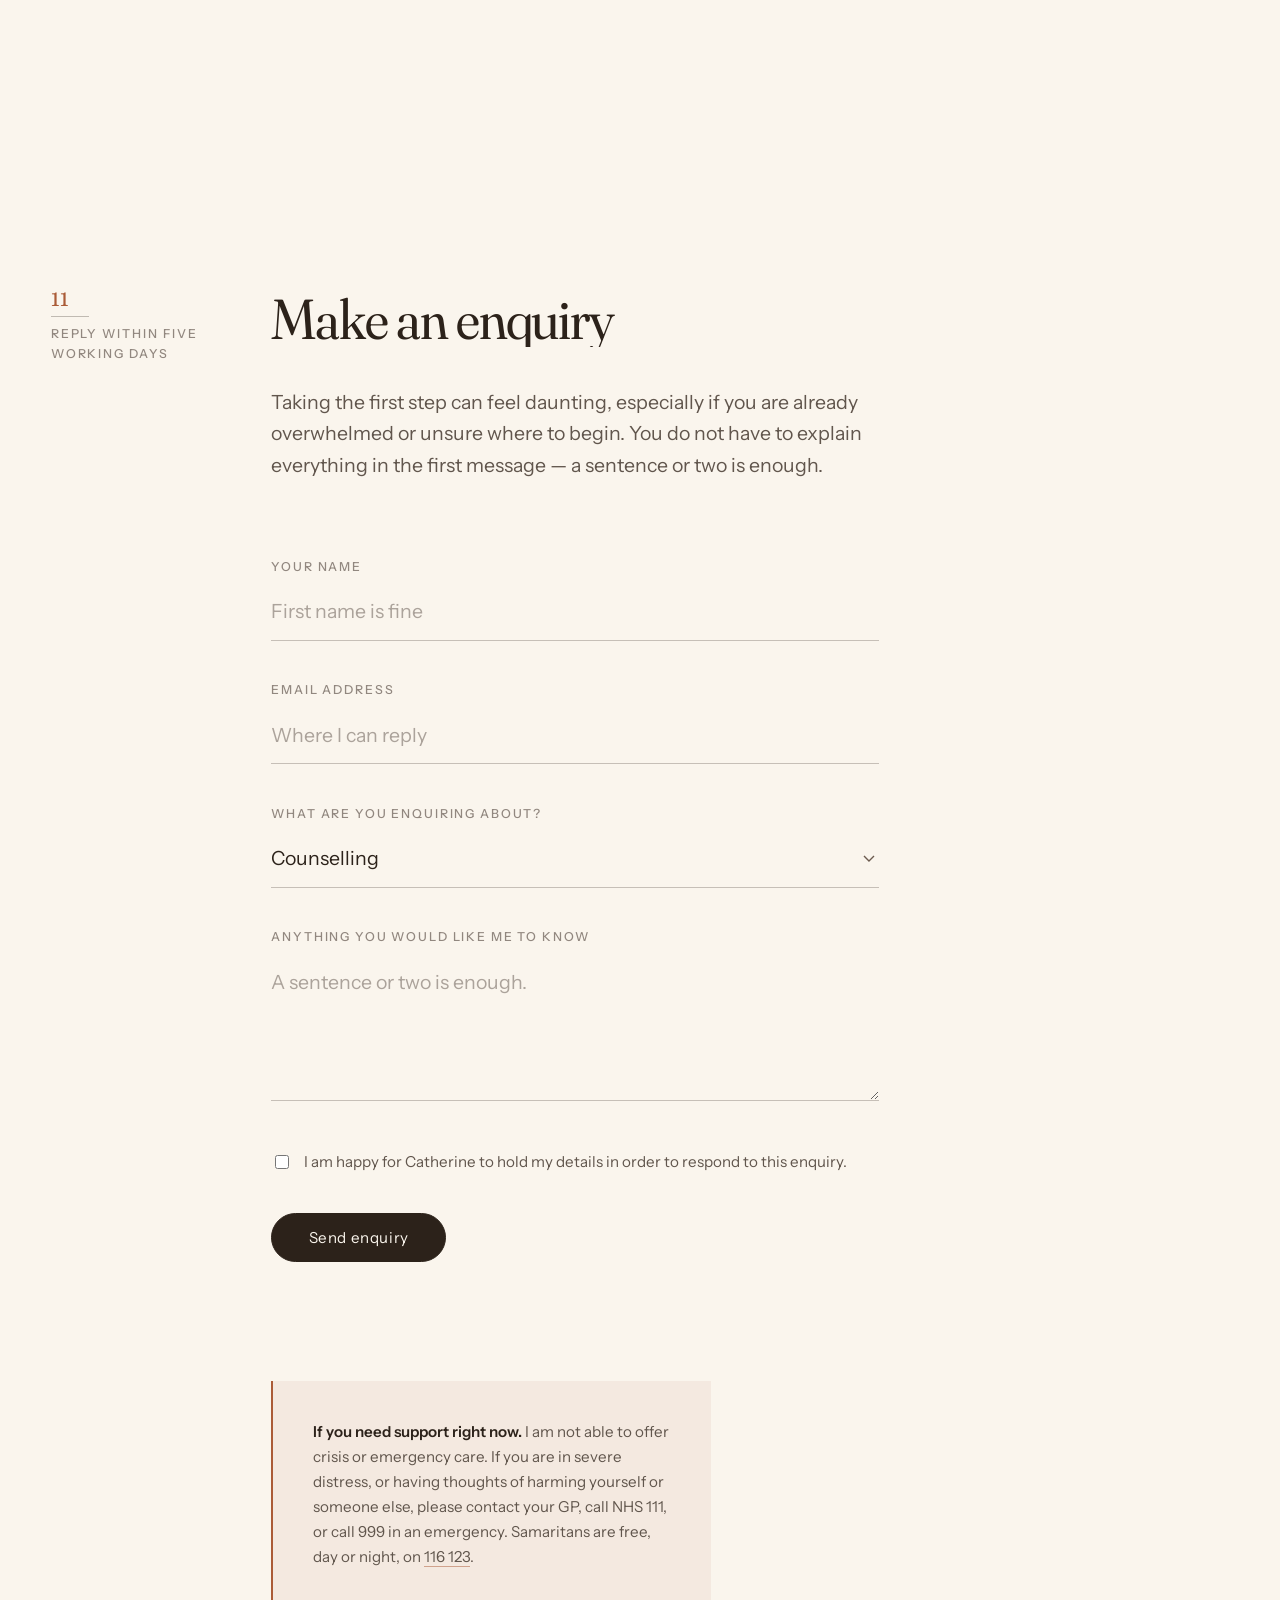
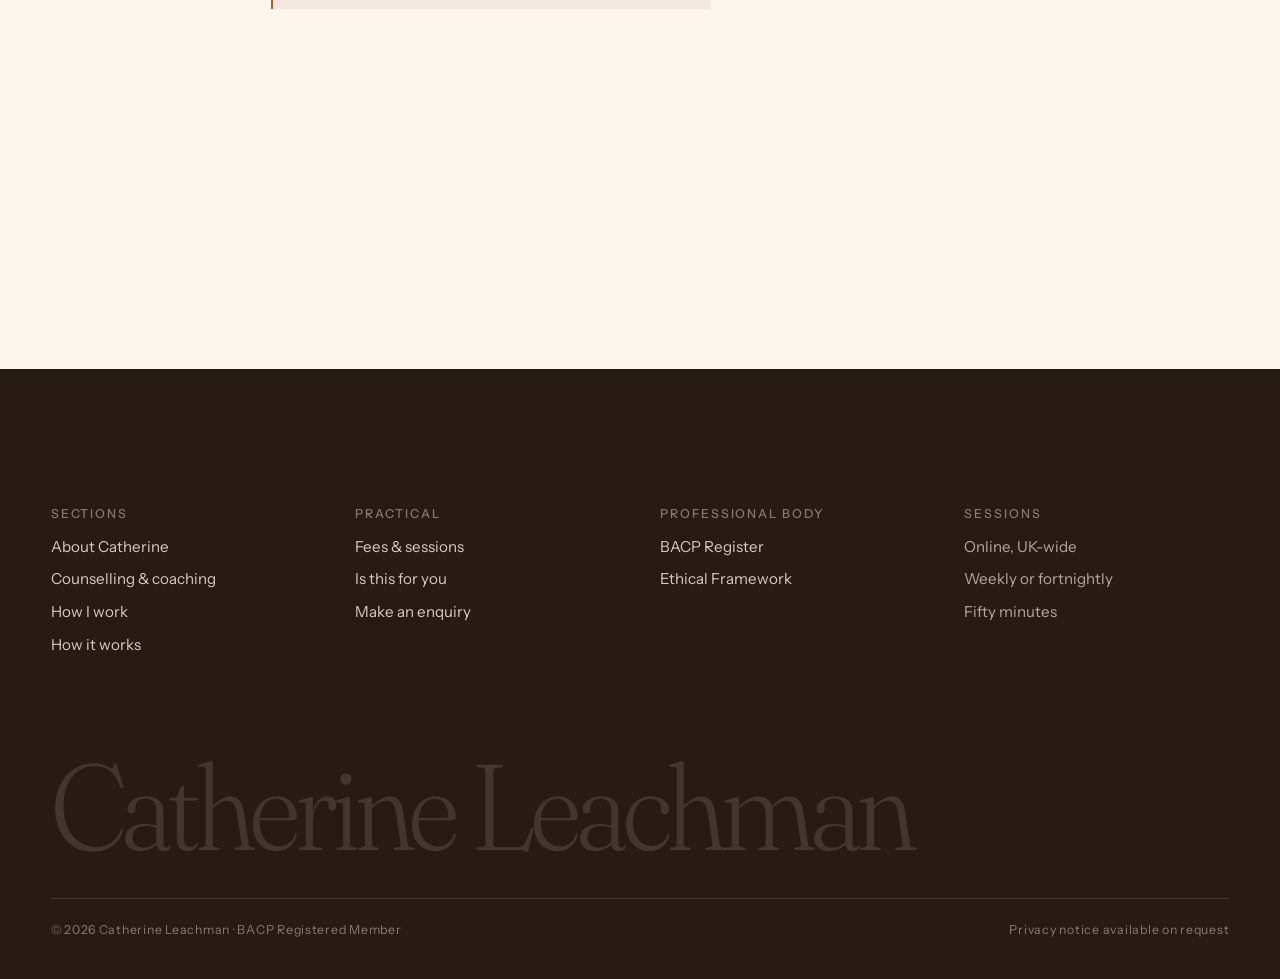
==== commit 09325cdc: "Move hero portrait into a right-hand column, fix its crop The portrait sat in its own row below the " ====
--- a/index.html
+++ b/index.html
@@ -302,38 +302,43 @@
   font-variation-settings:"SOFT" 70, "WONK" 1, "opsz" 144;
   color:var(--clay);
 }
+/* Hero sits in two columns: words left, portrait held at the right */
+.hero-grid{
+  display:grid;
+  grid-template-columns:minmax(0,1.14fr) minmax(0,0.86fr);
+  gap:var(--s-4) clamp(2rem, 1rem + 4.5vw, 6rem);
+  align-items:start;
+}
+@media (max-width:900px){
+  .hero-grid{ grid-template-columns:1fr; gap:var(--s-4) 0; }
+}
+
+/* Flex rather than a fixed 2-col grid: the lede and button now live in a
+   narrower column, so they need to wrap on their own terms */
 .hero-foot{
   margin-top:var(--s-4);
-  display:grid;
-  grid-template-columns:minmax(0,1fr) auto;
-  gap:var(--s-3);
-  align-items:end;
-}
-@media (max-width:700px){
-  .hero-foot{ grid-template-columns:1fr; align-items:start; }
+  display:flex;
+  flex-wrap:wrap;
+  align-items:flex-end;
+  justify-content:space-between;
+  gap:var(--s-3) var(--s-2);
 }
 .hero-lede{
+  flex:1 1 20ch;
   font-size:var(--t-lead);
   line-height:1.4;
   color:var(--ink-soft);
   max-width:32ch;
   font-weight:400;
 }
+.hero-copy{ margin-top:var(--s-4); }
+.hero-copy p + p{ margin-top:var(--s-2); }
 
 /* Portrait — sticky, held while the words move past it */
-.portrait-rail{
-  margin-top:var(--s-4);
-  display:grid;
-  grid-template-columns:minmax(0,1.05fr) minmax(0,0.95fr);
-  gap:var(--s-4);
-  align-items:start;
-}
-@media (max-width:900px){
-  .portrait-rail{ grid-template-columns:1fr; }
-}
 .portrait{
   position:sticky;
-  top:clamp(5.5rem, 6vw, 8rem);
+  top:clamp(6rem, 6.5vw, 8.5rem);
+  margin:0;
   overflow:hidden;
   border-radius:2px;
 }
@@ -341,6 +346,10 @@
   width:100%;
   aspect-ratio:4/5;
   object-fit:cover;
+  /* The source is 1280x853 landscape with Catherine in the right third.
+     A centred crop would cut through her and frame the empty wall, so the
+     window is pushed right. Adjust this one number if the photo changes. */
+  object-position:80% center;
   filter:saturate(0.94) contrast(1.02);
 }
 .portrait figcaption{
@@ -894,32 +903,27 @@
 
   <!-- ── Hero ─────────────────────────────────────────── -->
   <section class="hero">
-    <div class="wrap">
-      <p class="hero-kicker" data-load style="--i:0">
-        Integrative counsellor &amp; career coach · Online across the UK
-      </p>
-      <h1 data-load style="--i:1">
-        Somewhere to think when life feels <em>heavy or unclear.</em>
-      </h1>
-      <div class="hero-foot">
-        <p class="hero-lede" data-load style="--i:2">
-          A calm, confidential space to explore anxiety, low mood, overwhelm,
-          grief, and the transitions that reshape a life.
+    <div class="wrap hero-grid">
+
+      <div class="hero-main">
+        <p class="hero-kicker" data-load style="--i:0">
+          Integrative counsellor &amp; career coach · Online across the UK
         </p>
-        <div data-load style="--i:3">
-          <a class="btn" href="#enquiry"><span>Make an enquiry</span></a>
+        <h1 data-load style="--i:1">
+          Somewhere to think when life feels <em>heavy or unclear.</em>
+        </h1>
+        <div class="hero-foot">
+          <p class="hero-lede" data-load style="--i:3">
+            A calm, confidential space to explore anxiety, low mood, overwhelm,
+            grief, and the transitions that reshape a life.
+          </p>
+          <div data-load style="--i:4">
+            <a class="btn" href="#enquiry"><span>Make an enquiry</span></a>
+          </div>
         </div>
-      </div>
-
-      <div class="portrait-rail">
-        <figure class="portrait" data-load style="--i:4; margin:0;">
-          <img src="catherine-leachman-1.jpeg"
-               alt="Catherine Leachman, counsellor and psychotherapist"/>
-          <figcaption>Catherine Leachman · BACP Registered Member</figcaption>
-        </figure>
-
-        <div style="padding-top:var(--s-3)">
-          <p class="measure-wide" data-rise style="font-size:var(--t-lead); line-height:1.4; margin-bottom:var(--s-3)">
+
+        <div class="hero-copy">
+          <p class="measure-wide" data-rise style="font-size:var(--t-lead); line-height:1.4">
             You have been managing for a while now. From the outside it probably
             looks fine — work gets done, people get looked after.
           </p>
@@ -929,6 +933,13 @@
           </p>
         </div>
       </div>
+
+      <figure class="portrait" data-load style="--i:2">
+        <img src="catherine-leachman-1.jpeg"
+             alt="Catherine Leachman, counsellor and psychotherapist"/>
+        <figcaption>Catherine Leachman · BACP Registered Member</figcaption>
+      </figure>
+
     </div>
   </section>
 
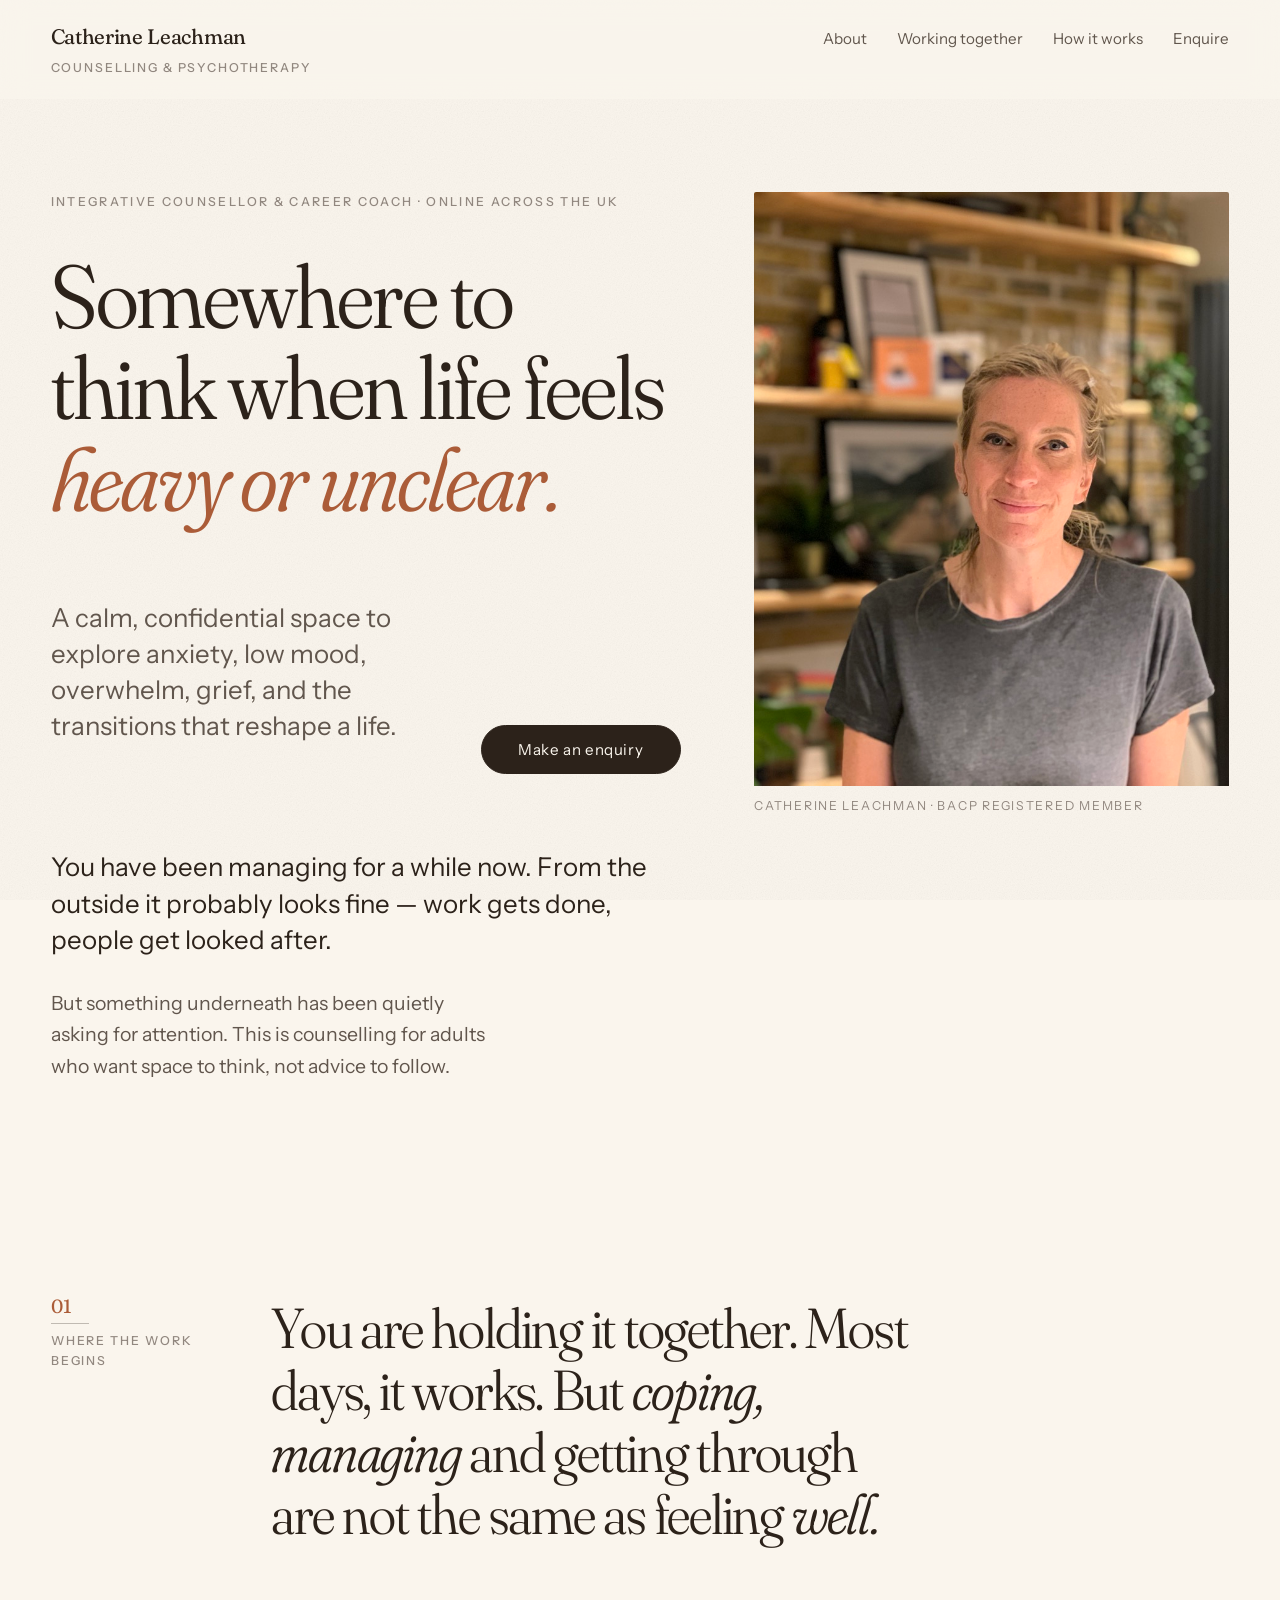
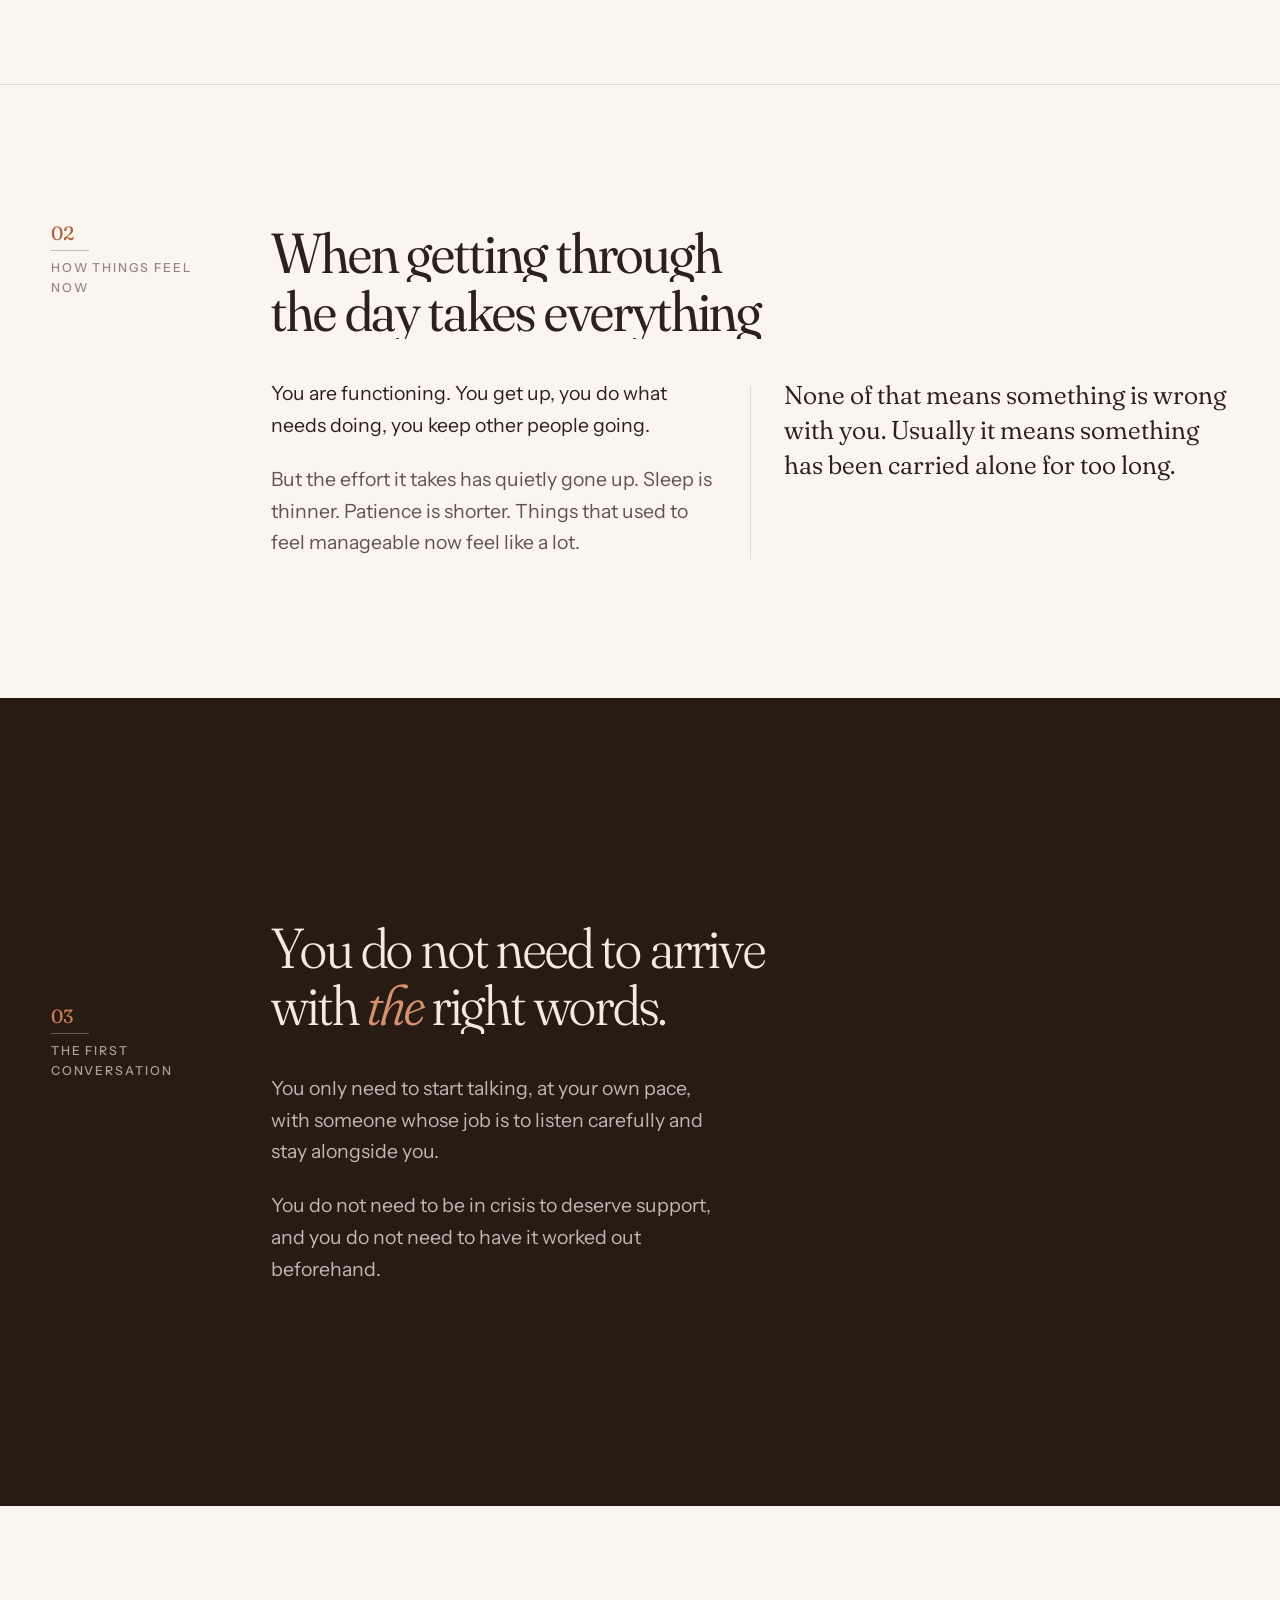
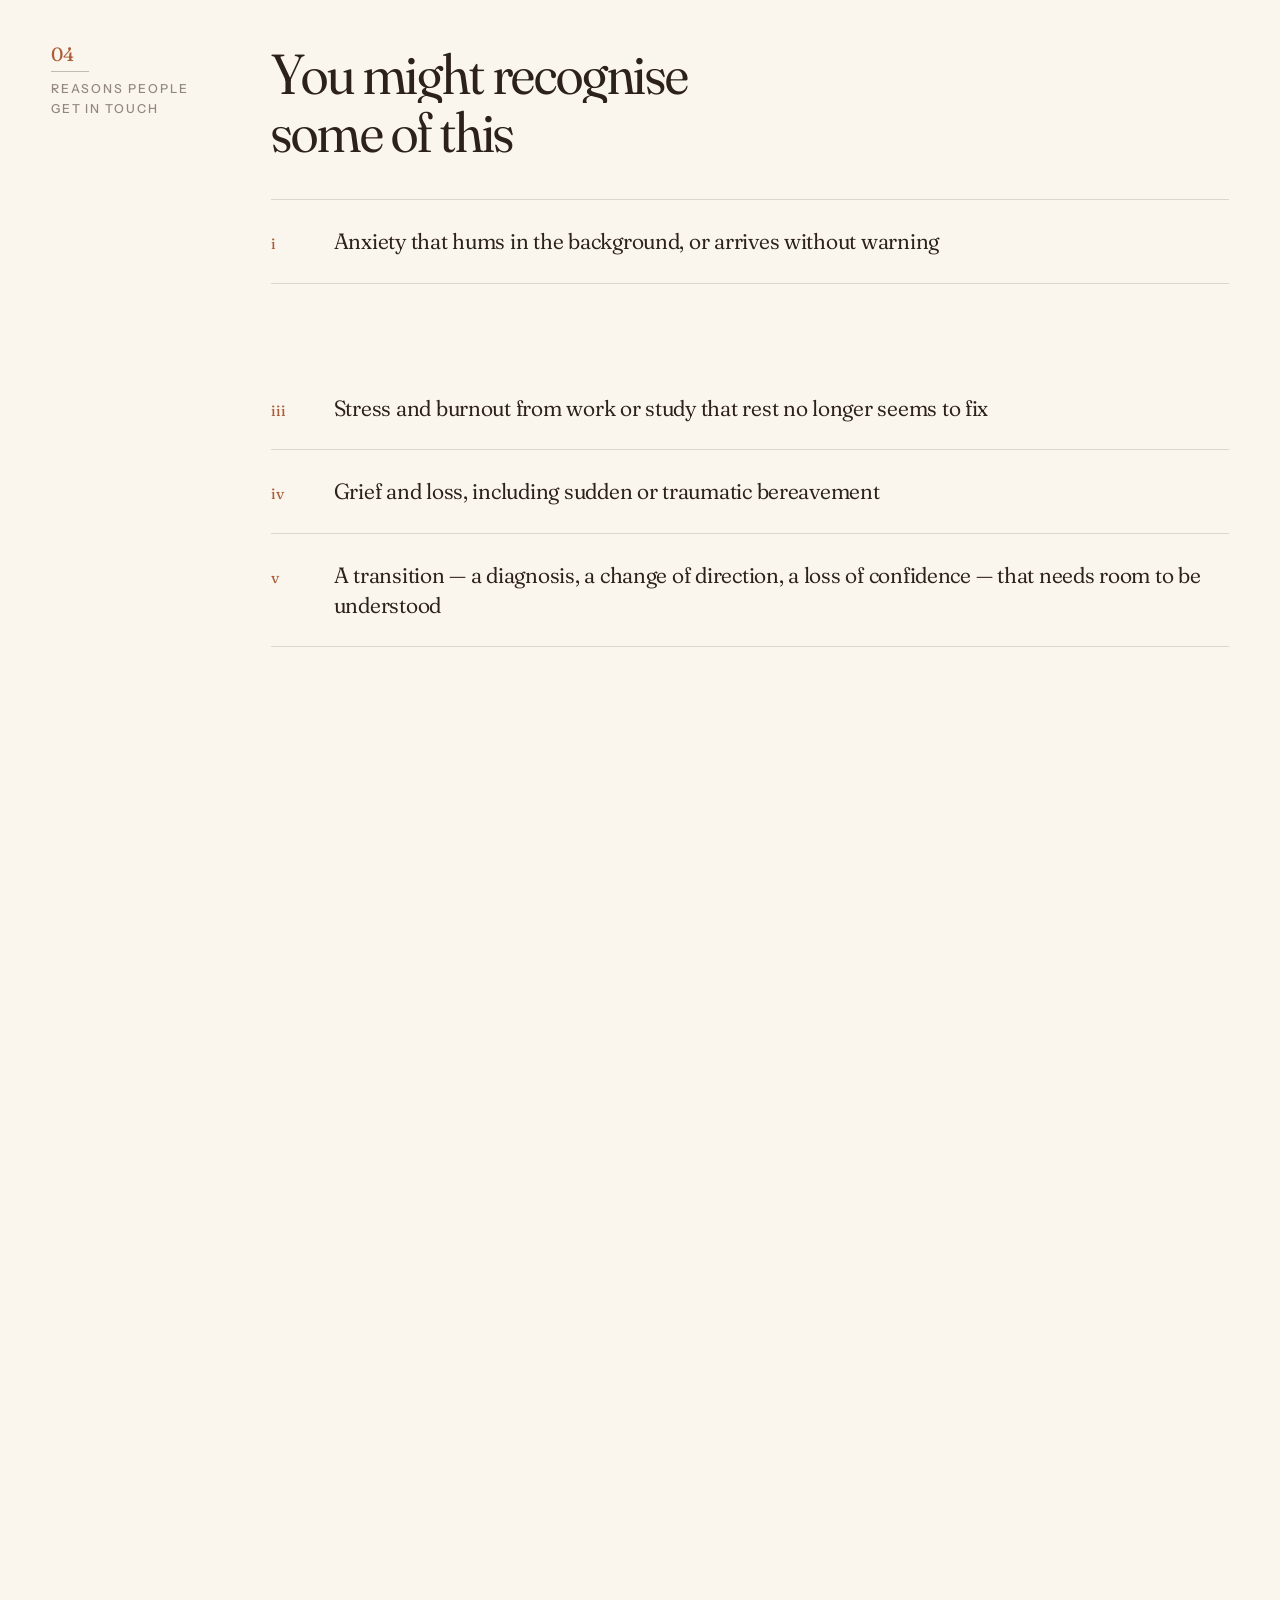
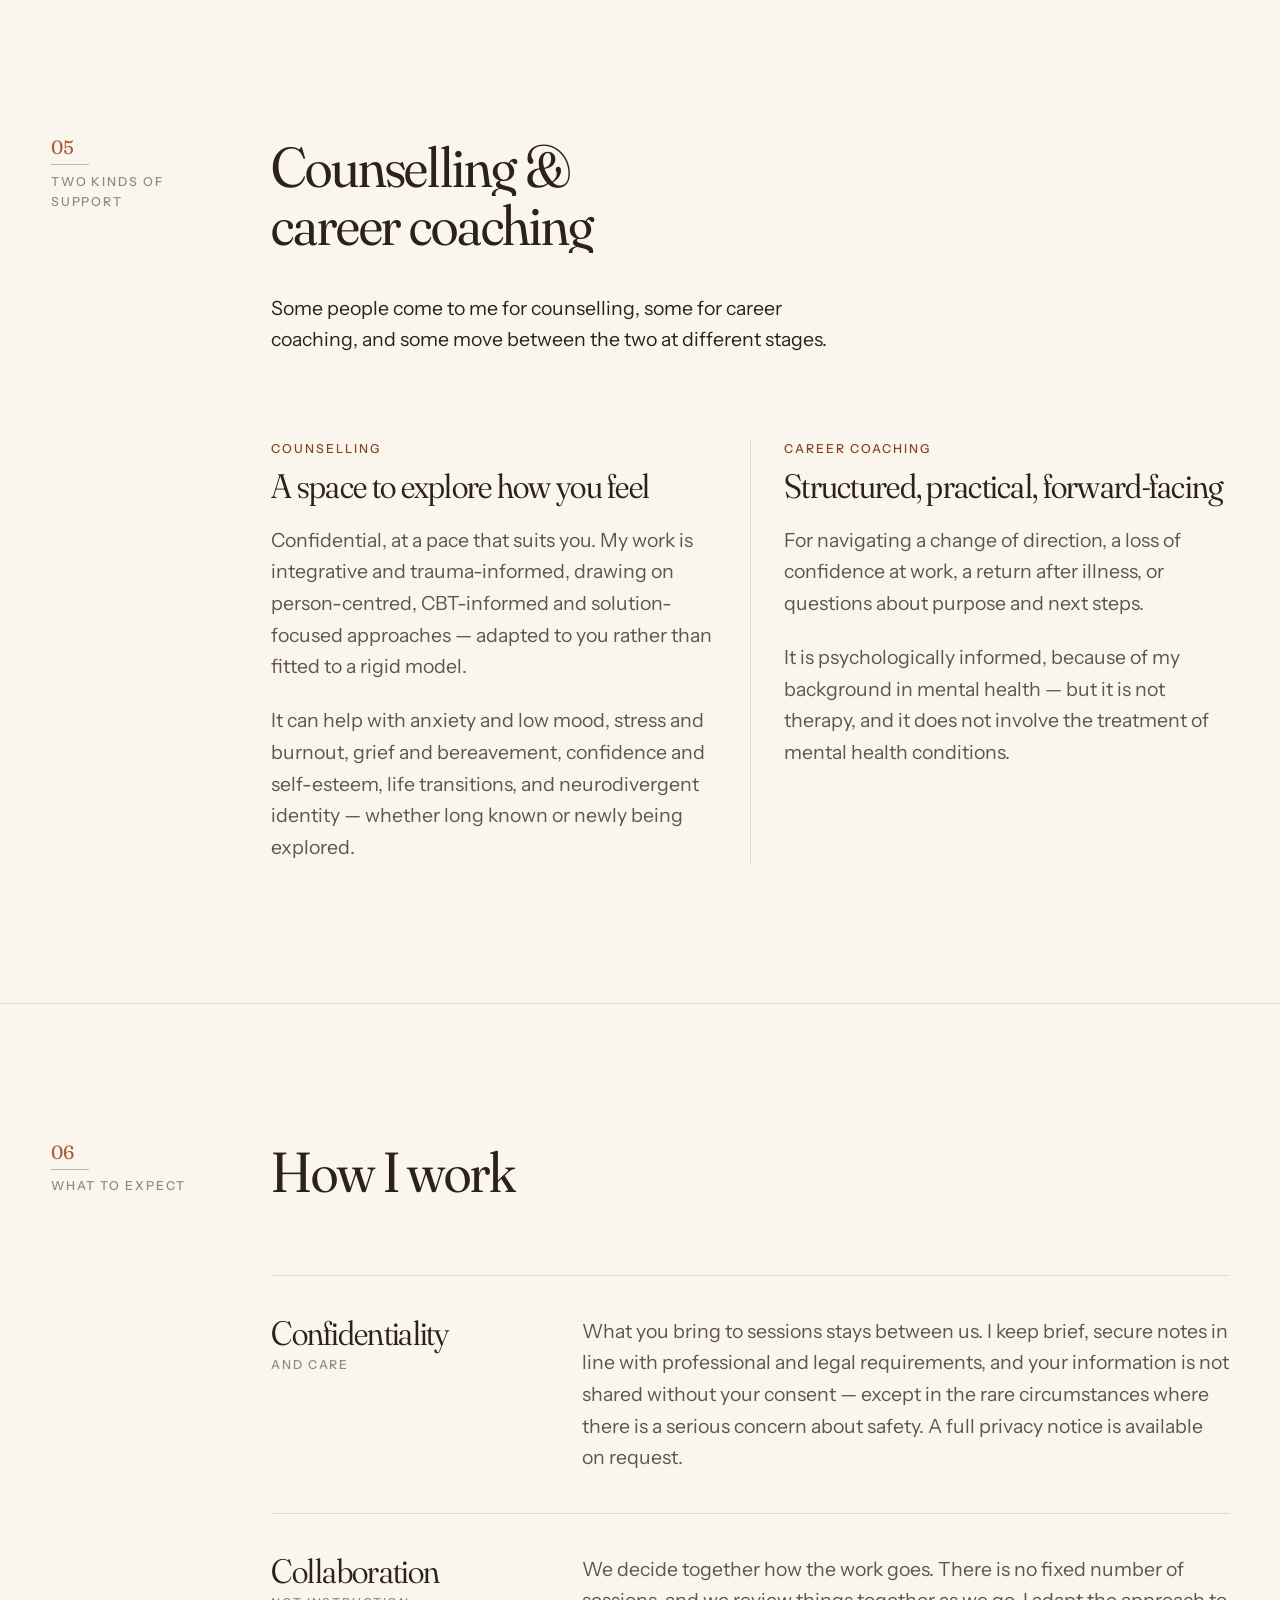
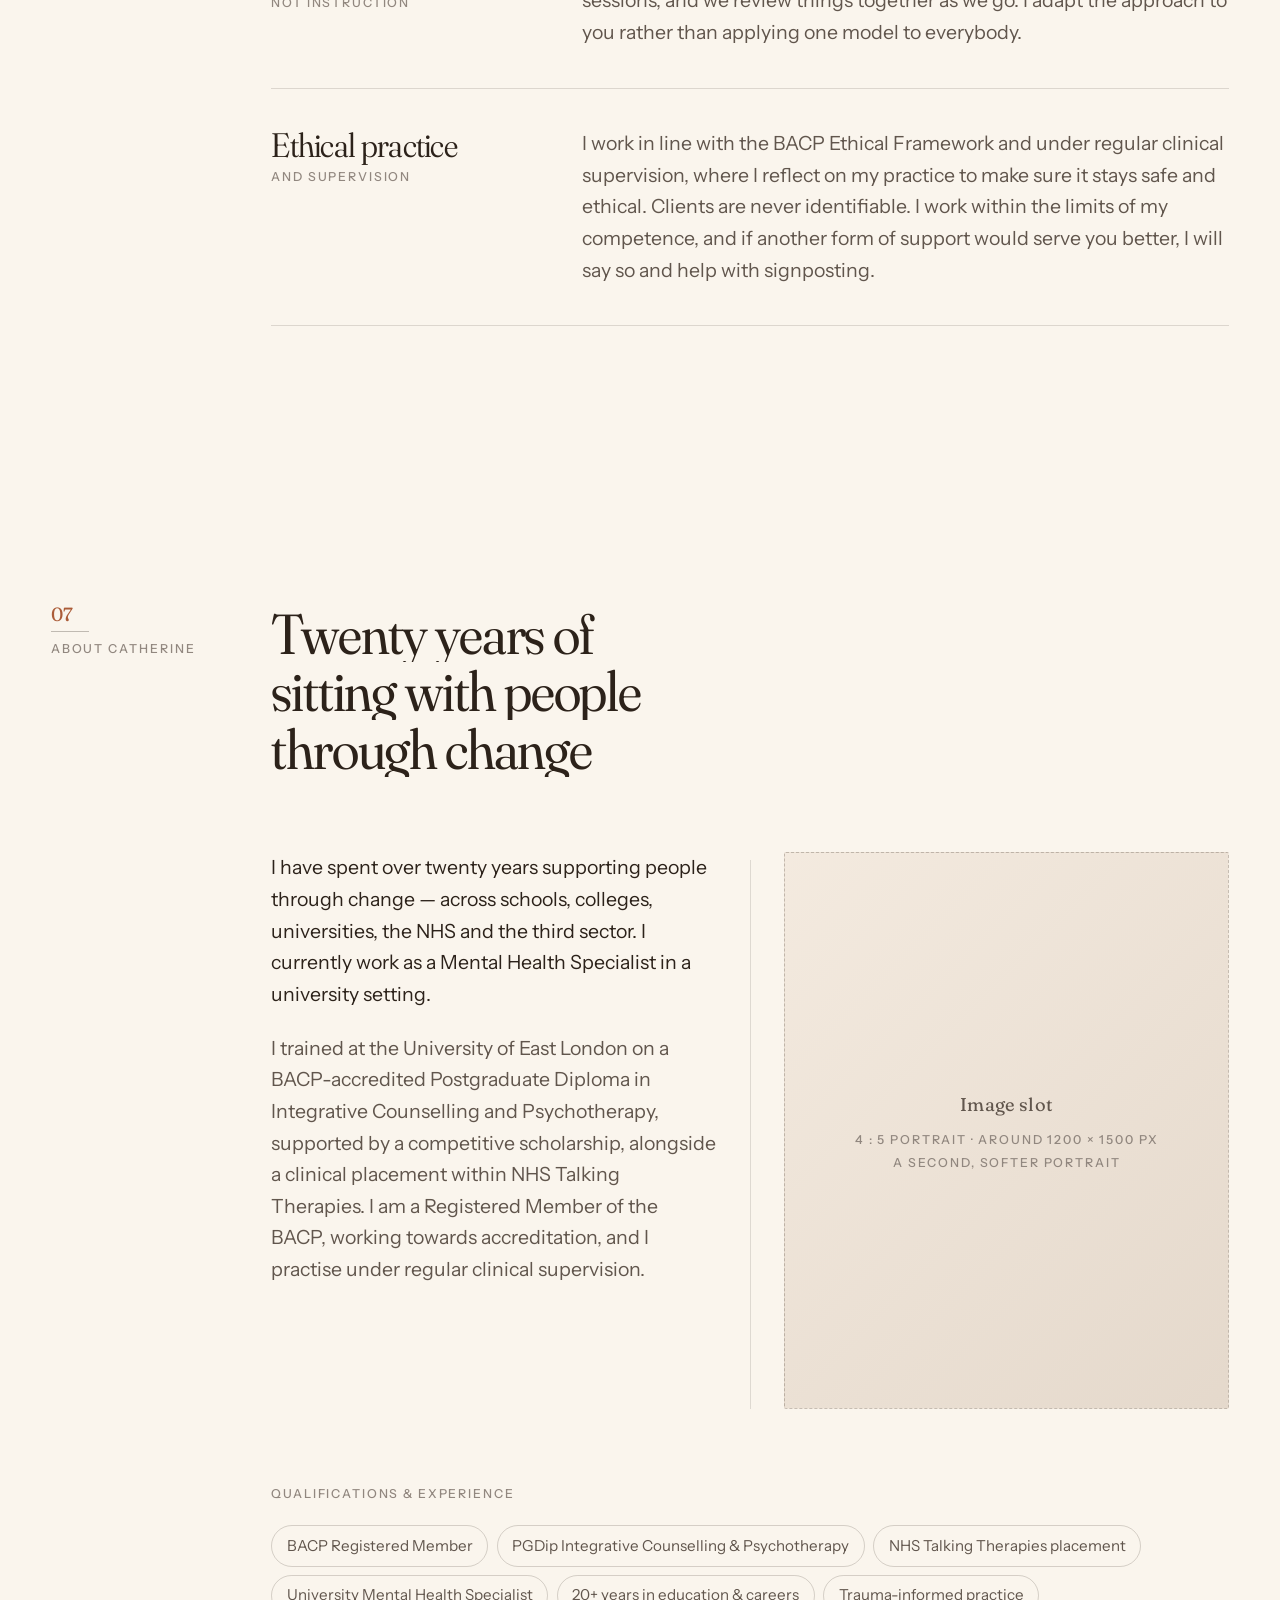
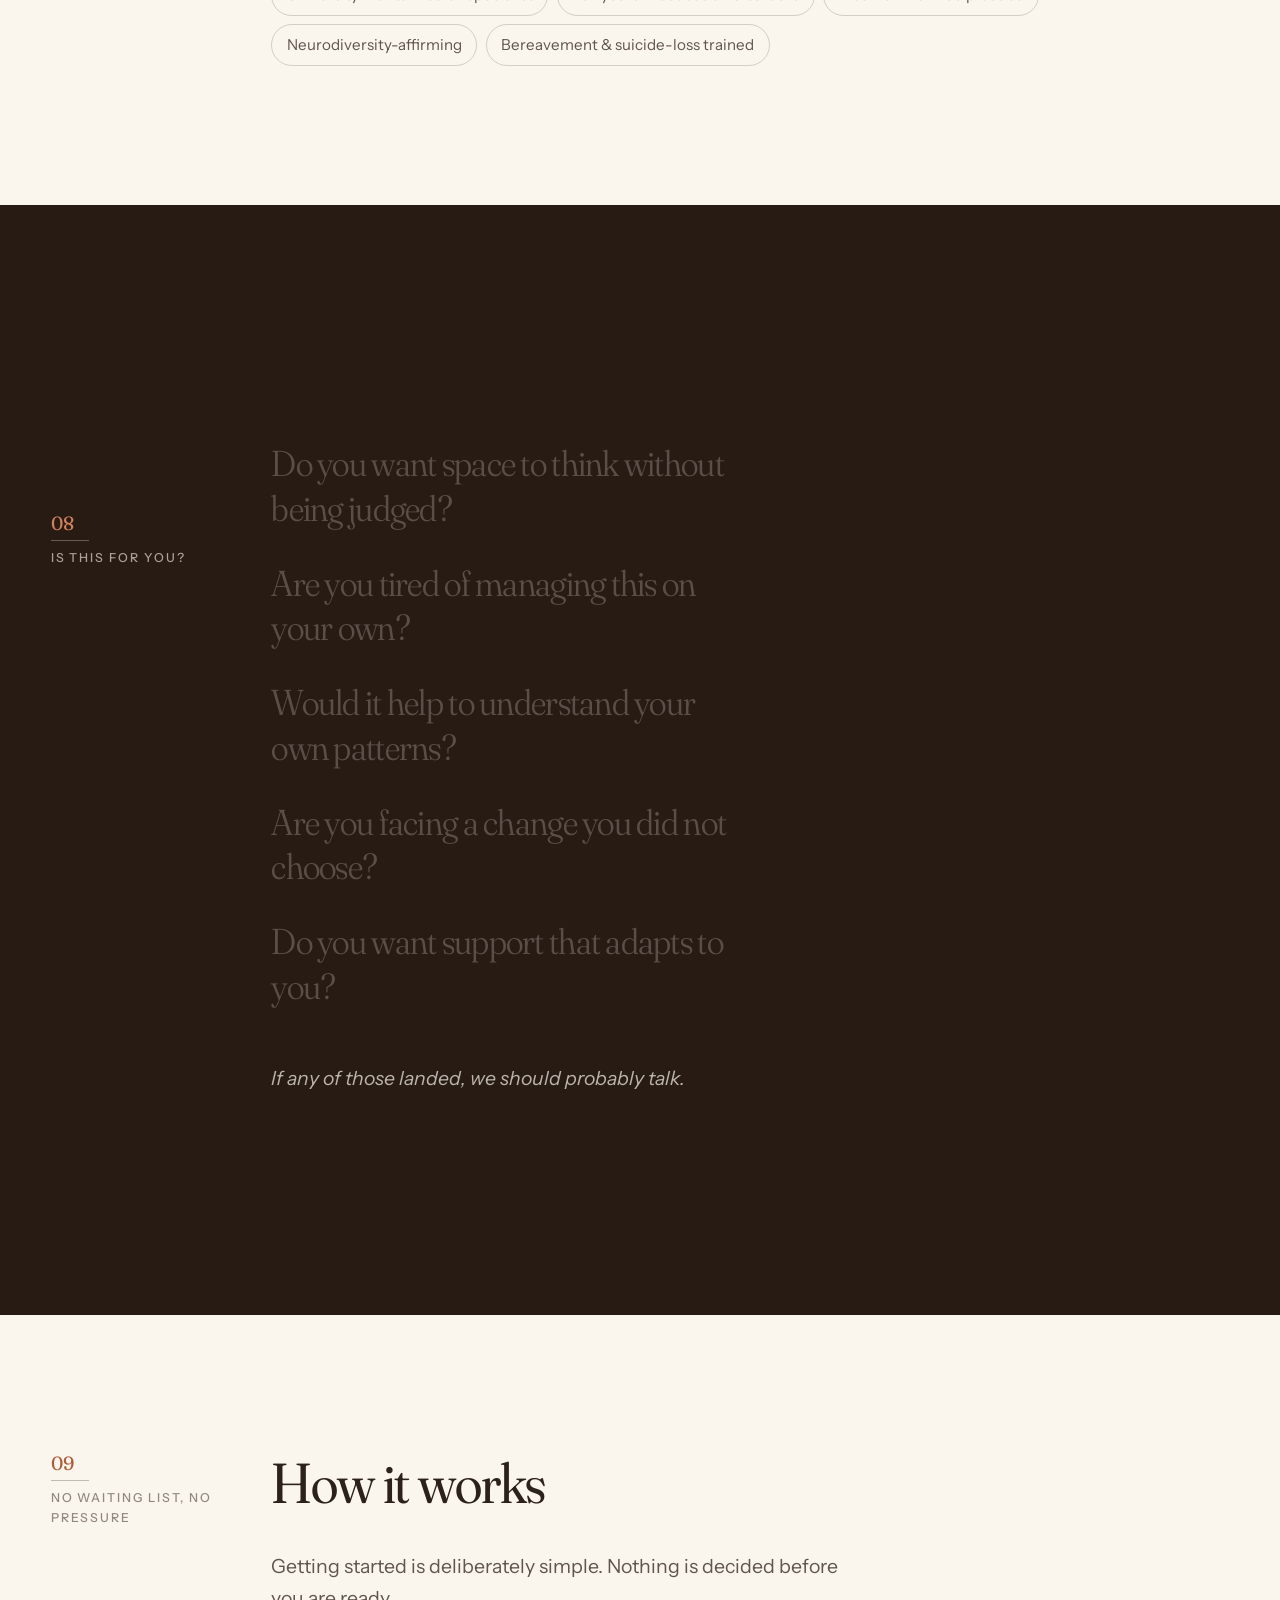
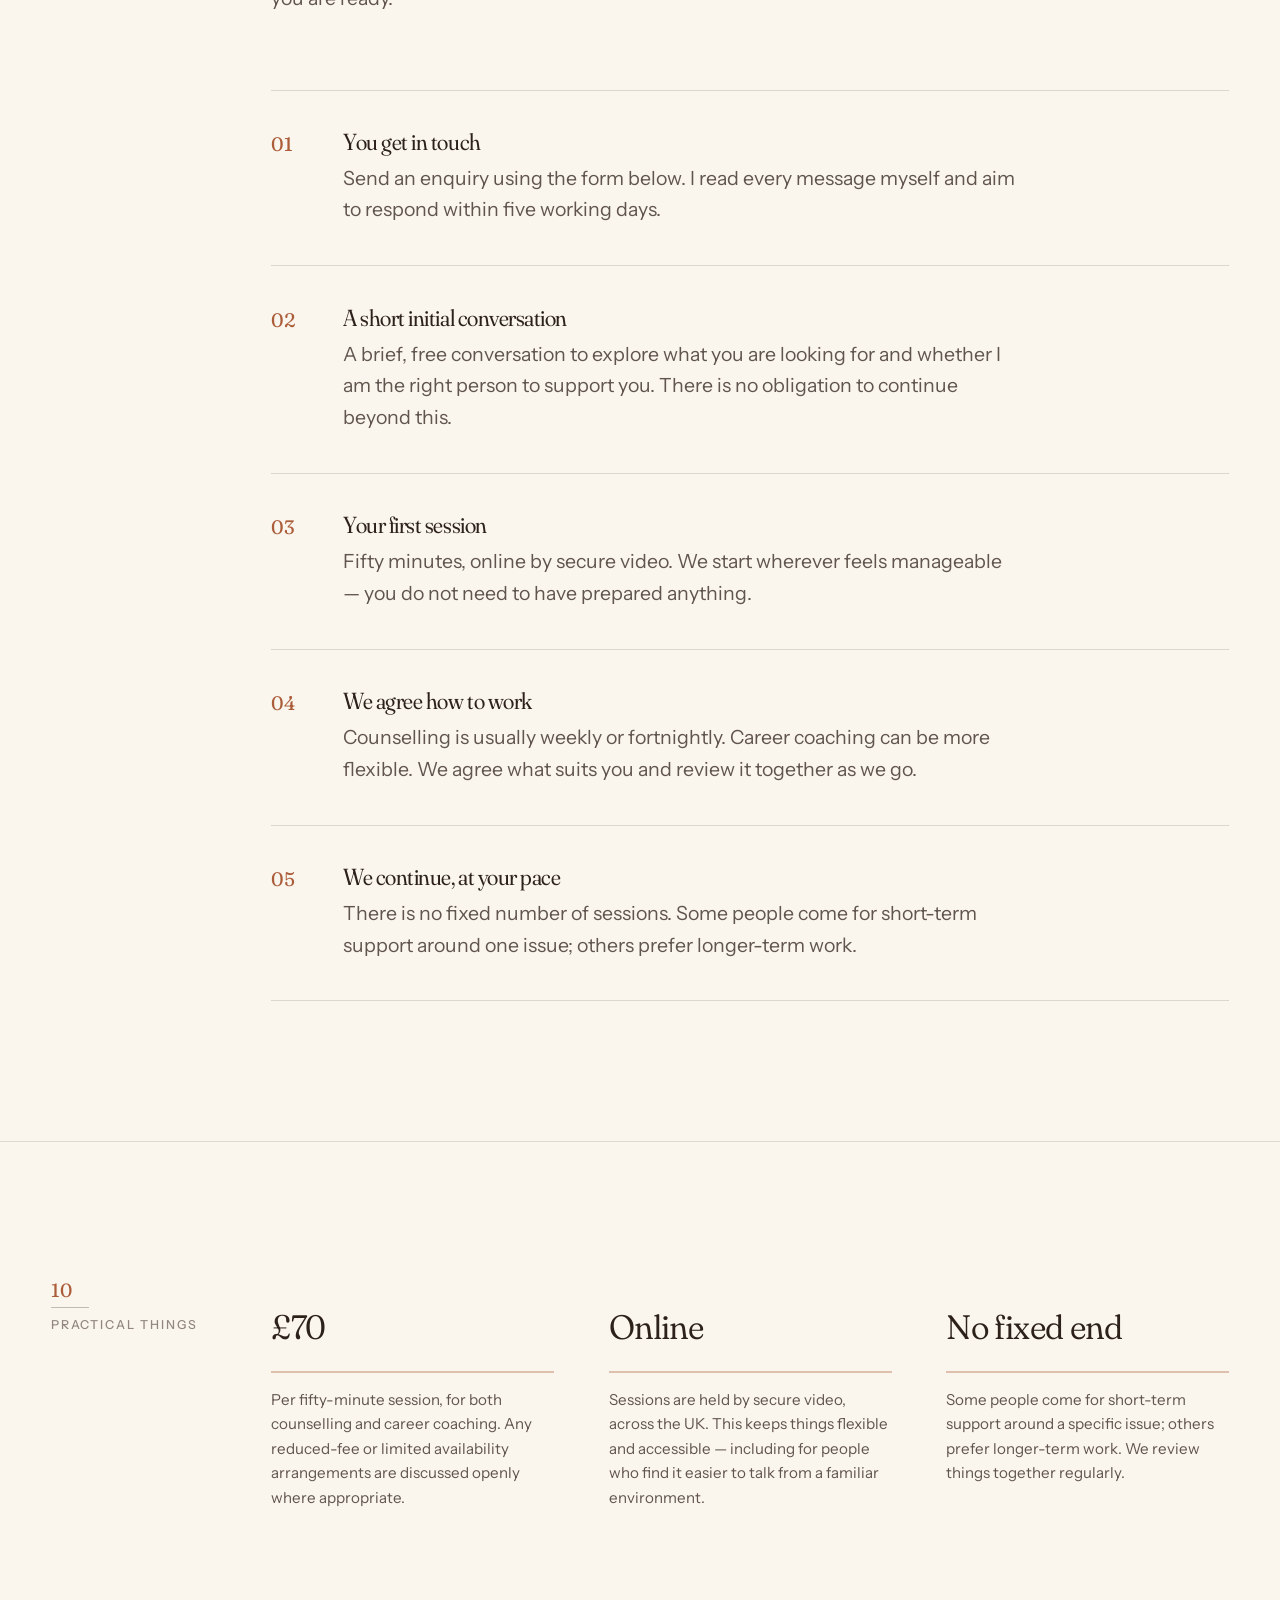
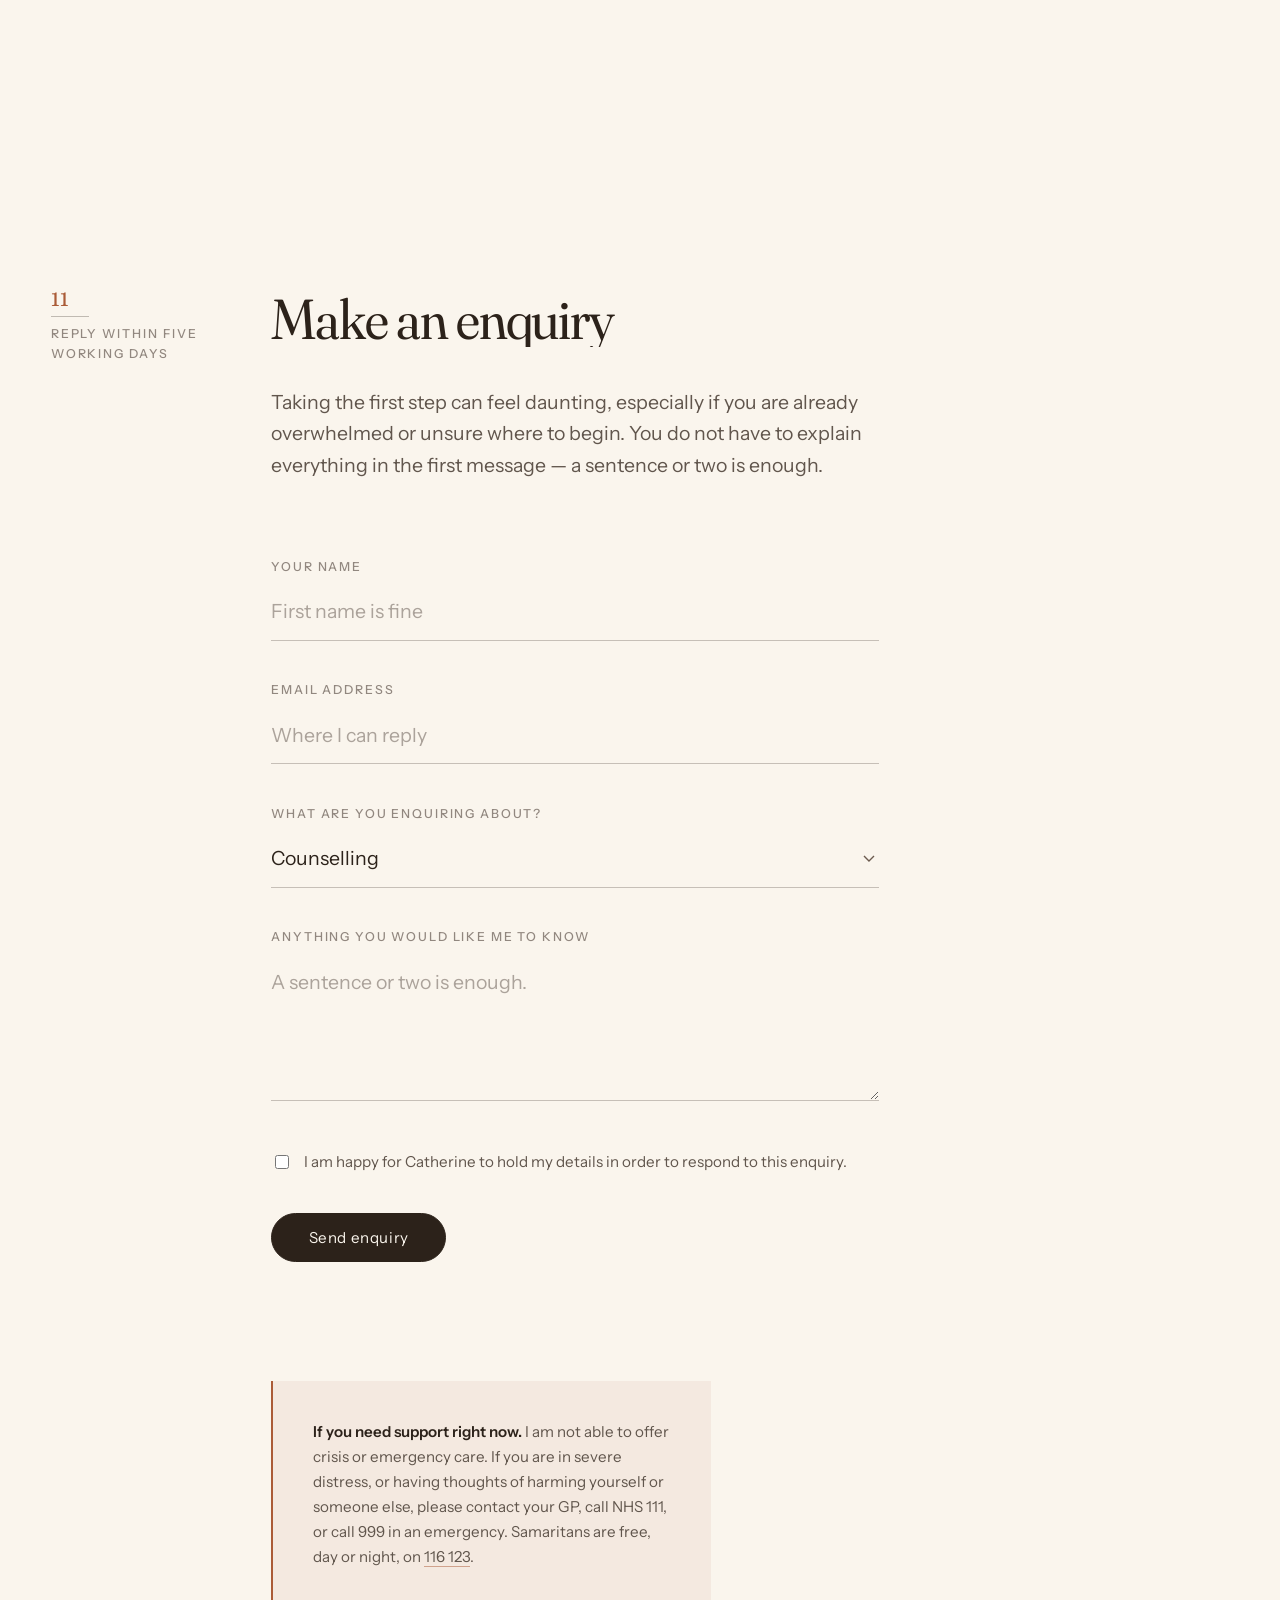
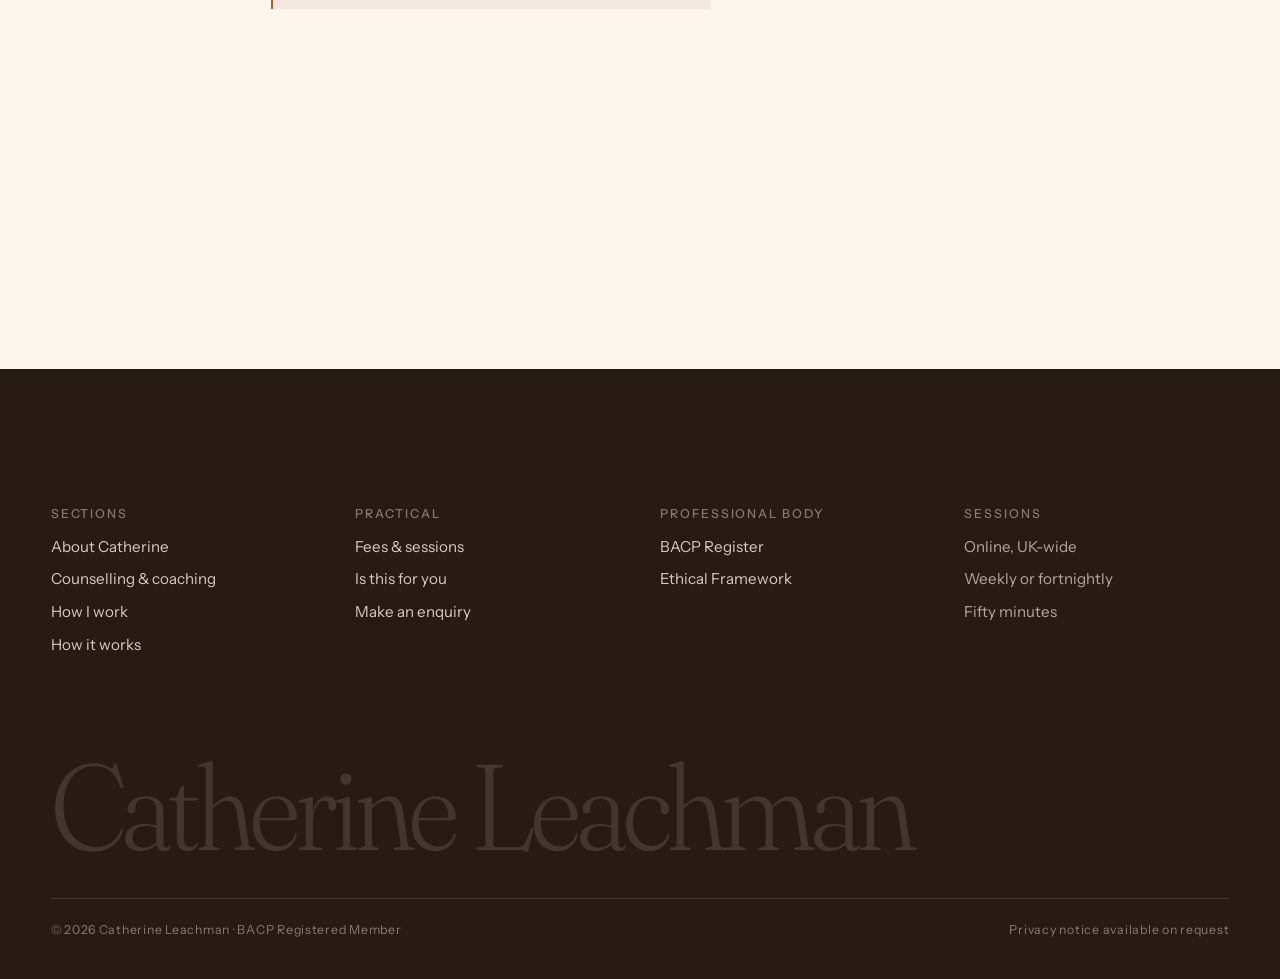
==== commit 73a035b6: "Swap in the second photograph for the hero, first for the band image Hero portrait is now catherine-" ====
--- a/index.html
+++ b/index.html
@@ -346,11 +346,26 @@
   width:100%;
   aspect-ratio:4/5;
   object-fit:cover;
-  /* The source is 1280x853 landscape with Catherine in the right third.
-     A centred crop would cut through her and frame the empty wall, so the
-     window is pushed right. Adjust this one number if the photo changes. */
-  object-position:80% center;
-  filter:saturate(0.94) contrast(1.02);
+  /* Source is 1280x960 (4:3) cropped to 4:5, so 768px of 1280 stays
+     visible. Catherine sits a little right of centre (face ~x825), so the
+     window is nudged right to land her at ~57% across. */
+  object-position:75% center;
+  filter:saturate(0.96) contrast(1.02);
+}
+
+/* Full-width photograph between sections */
+.band-img{
+  margin:0;
+  overflow:hidden;
+  border-radius:2px;
+}
+.band-img img{
+  width:100%;
+  aspect-ratio:16/9;
+  object-fit:cover;
+  /* 1280x853 into 16:9 trims 133px vertically; her head starts around
+     y=85 so a centred window (66–786) keeps her comfortably inside. */
+  object-position:center;
 }
 .portrait figcaption{
   margin-top:var(--s-1);
@@ -935,7 +950,7 @@
       </div>
 
       <figure class="portrait" data-load style="--i:2">
-        <img src="catherine-leachman-1.jpeg"
+        <img src="catherine-leachman-2.jpeg"
              alt="Catherine Leachman, counsellor and psychotherapist"/>
         <figcaption>Catherine Leachman · BACP Registered Member</figcaption>
       </figure>
@@ -1047,14 +1062,10 @@
   <!-- ── Image slot ───────────────────────────────────── -->
   <section class="band-tight">
     <div class="wrap">
-      <!-- SET UP: replace this block with <img src="..." alt="..."/> when the photo is ready -->
-      <div class="slot" data-ratio="16-9" data-rise>
-        <p class="label">
-          <b>Image slot</b>
-          16 : 9 landscape · around 2000 × 1125 px<br/>
-          something quiet — a room, a window, light on a wall
-        </p>
-      </div>
+      <figure class="band-img" data-unblur>
+        <img src="catherine-leachman-1.jpeg"
+             alt="Catherine Leachman in the room where she works"/>
+      </figure>
     </div>
   </section>
 
